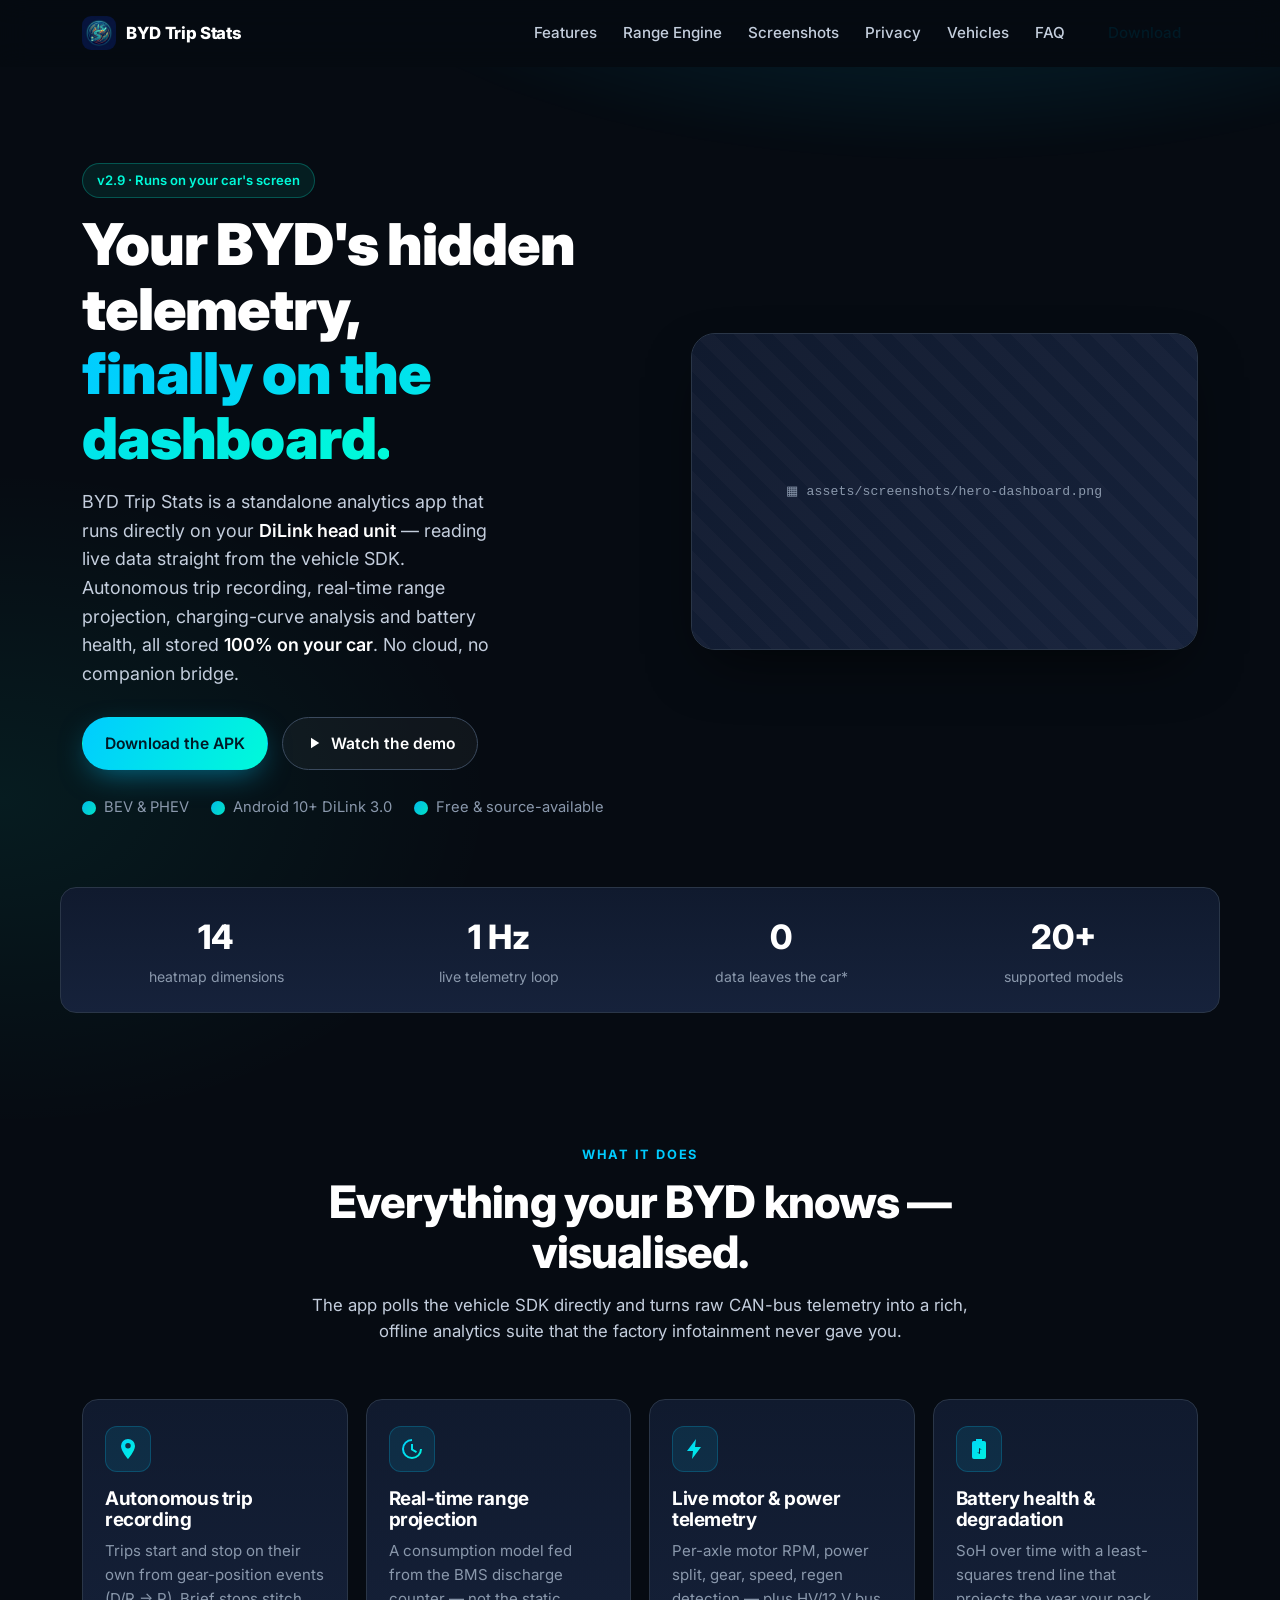
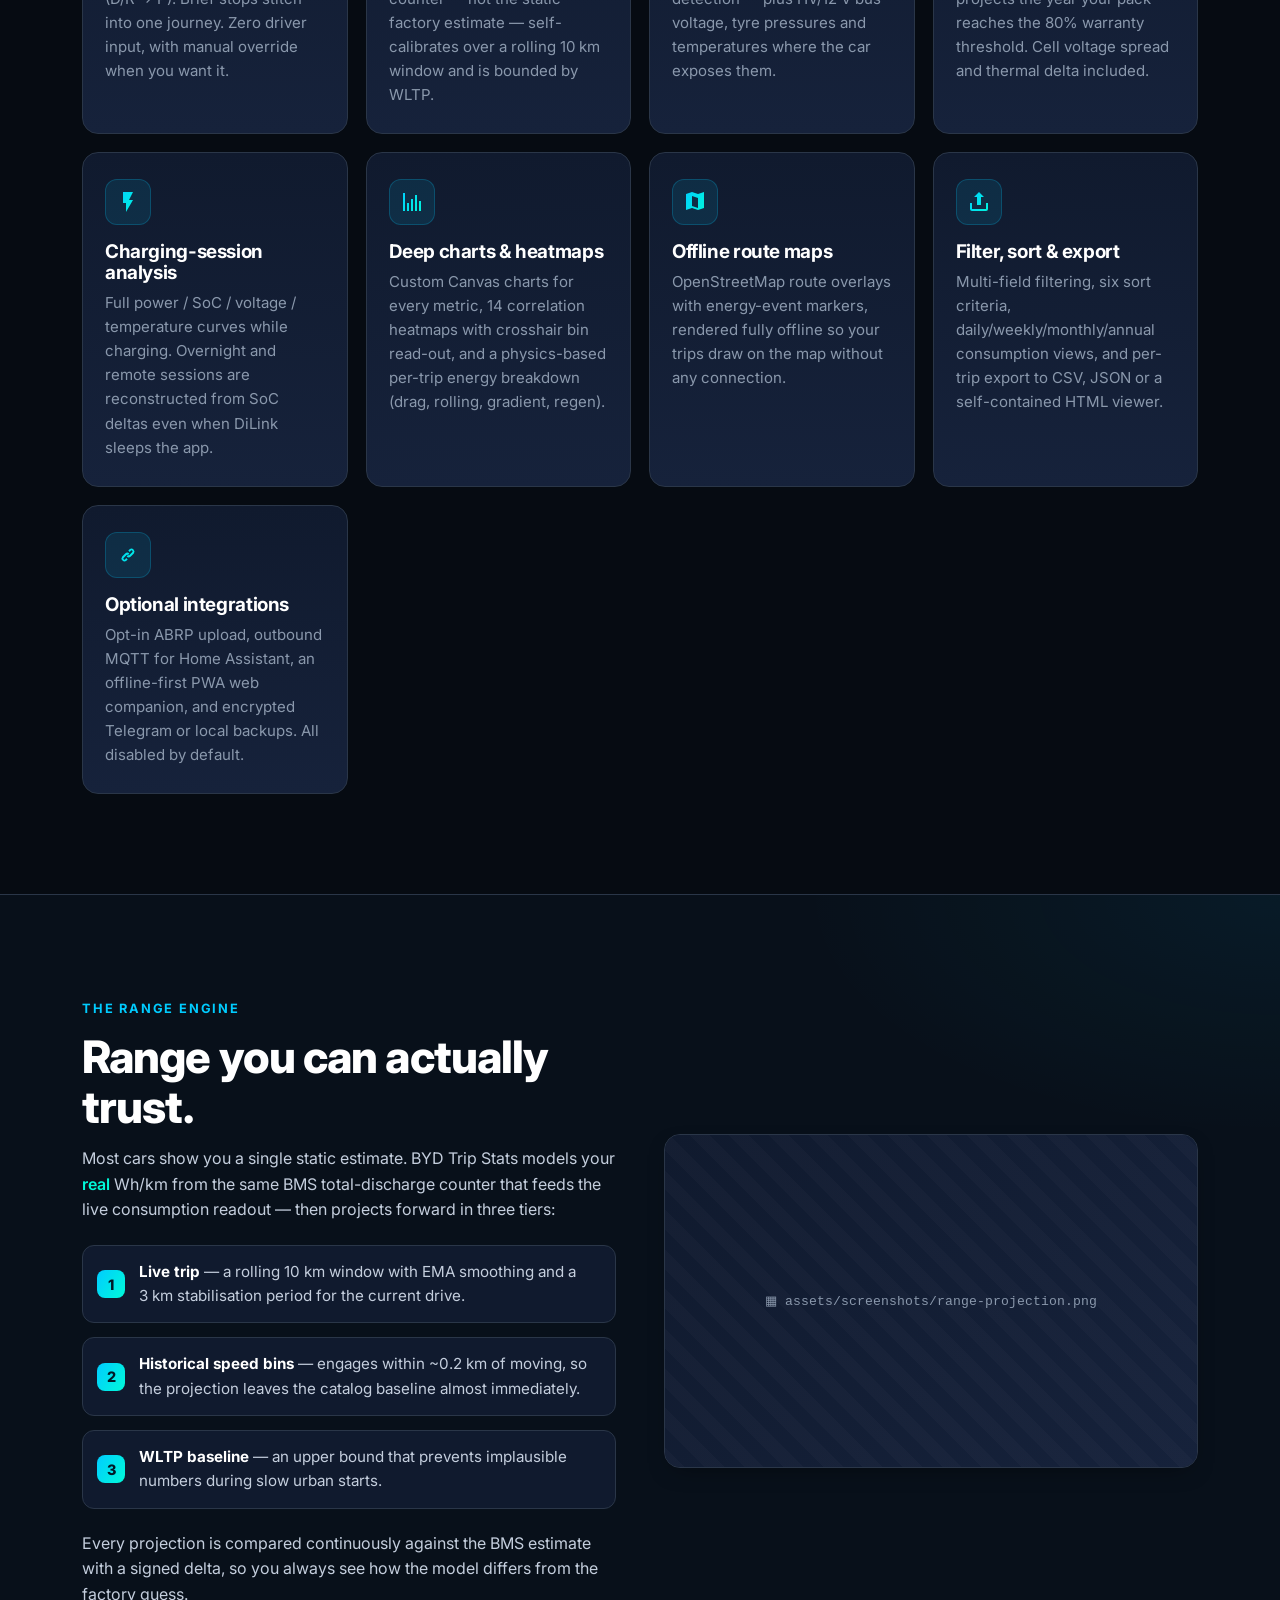
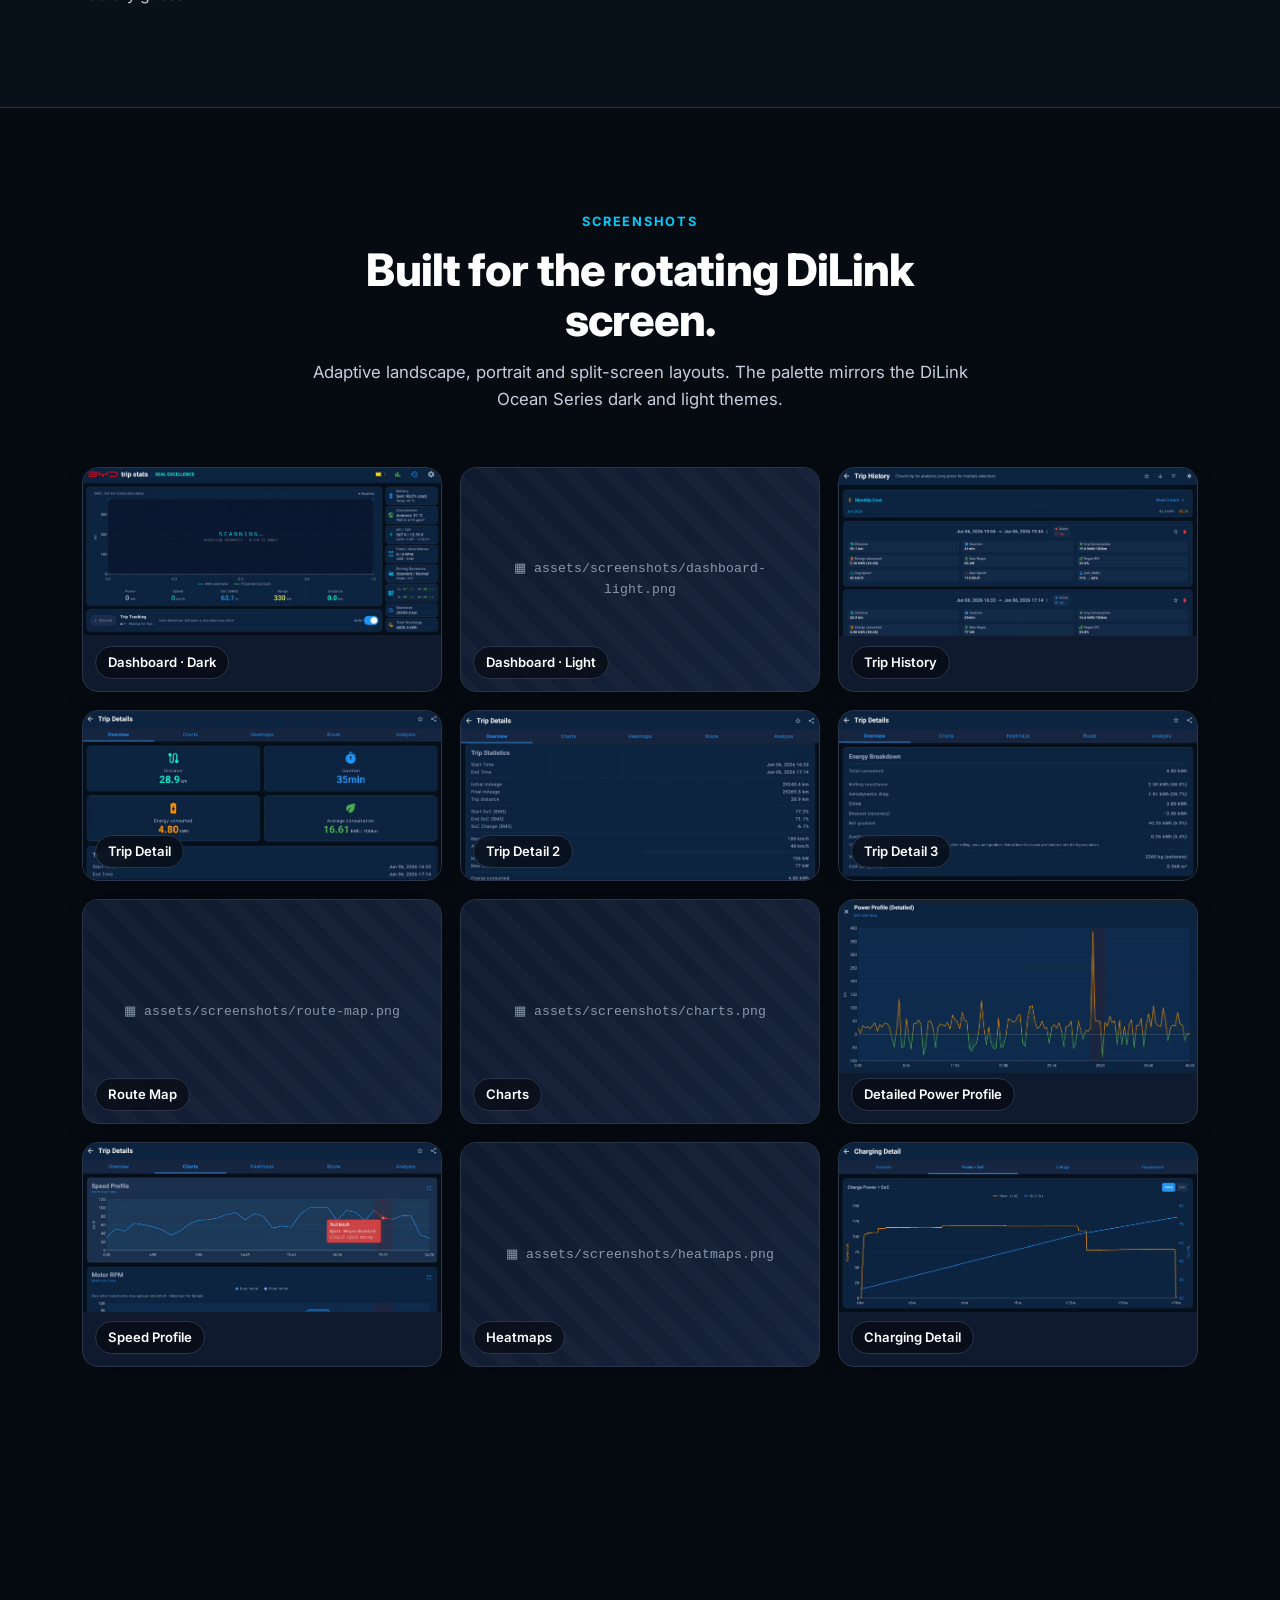
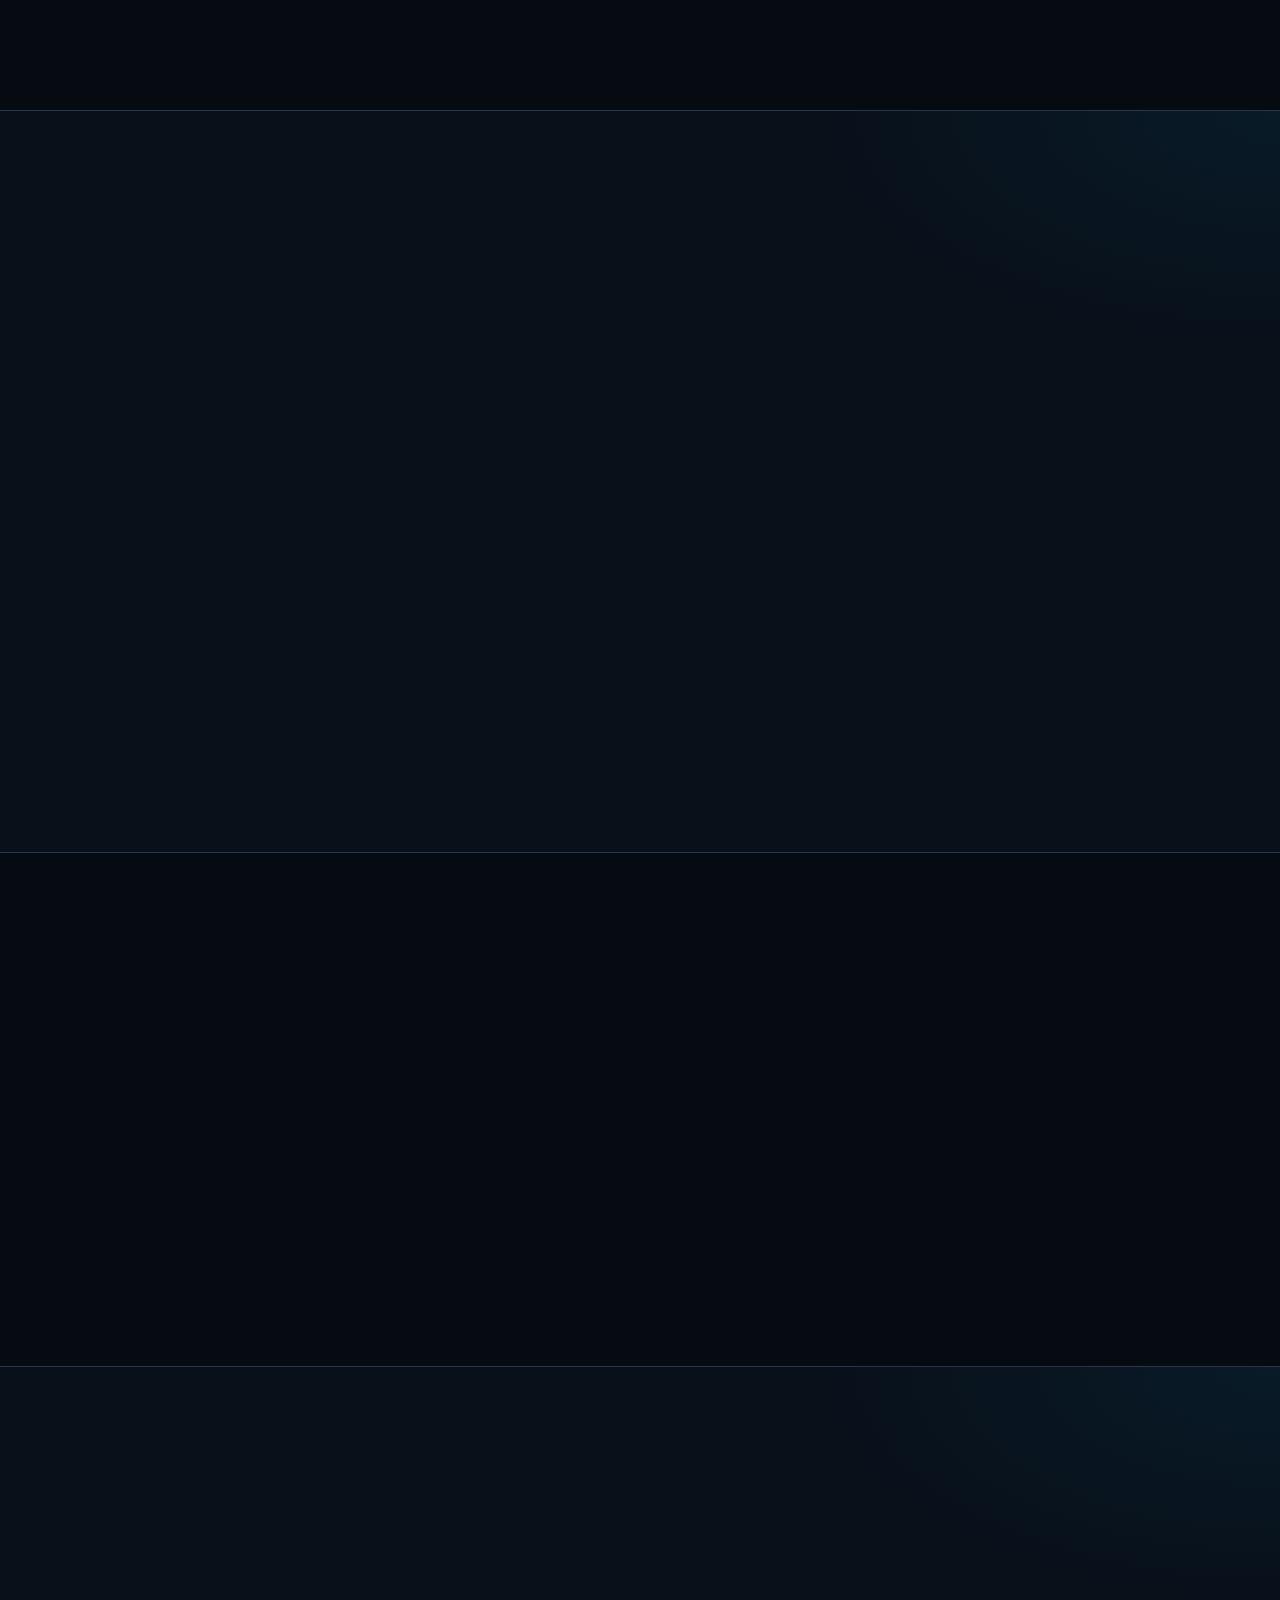
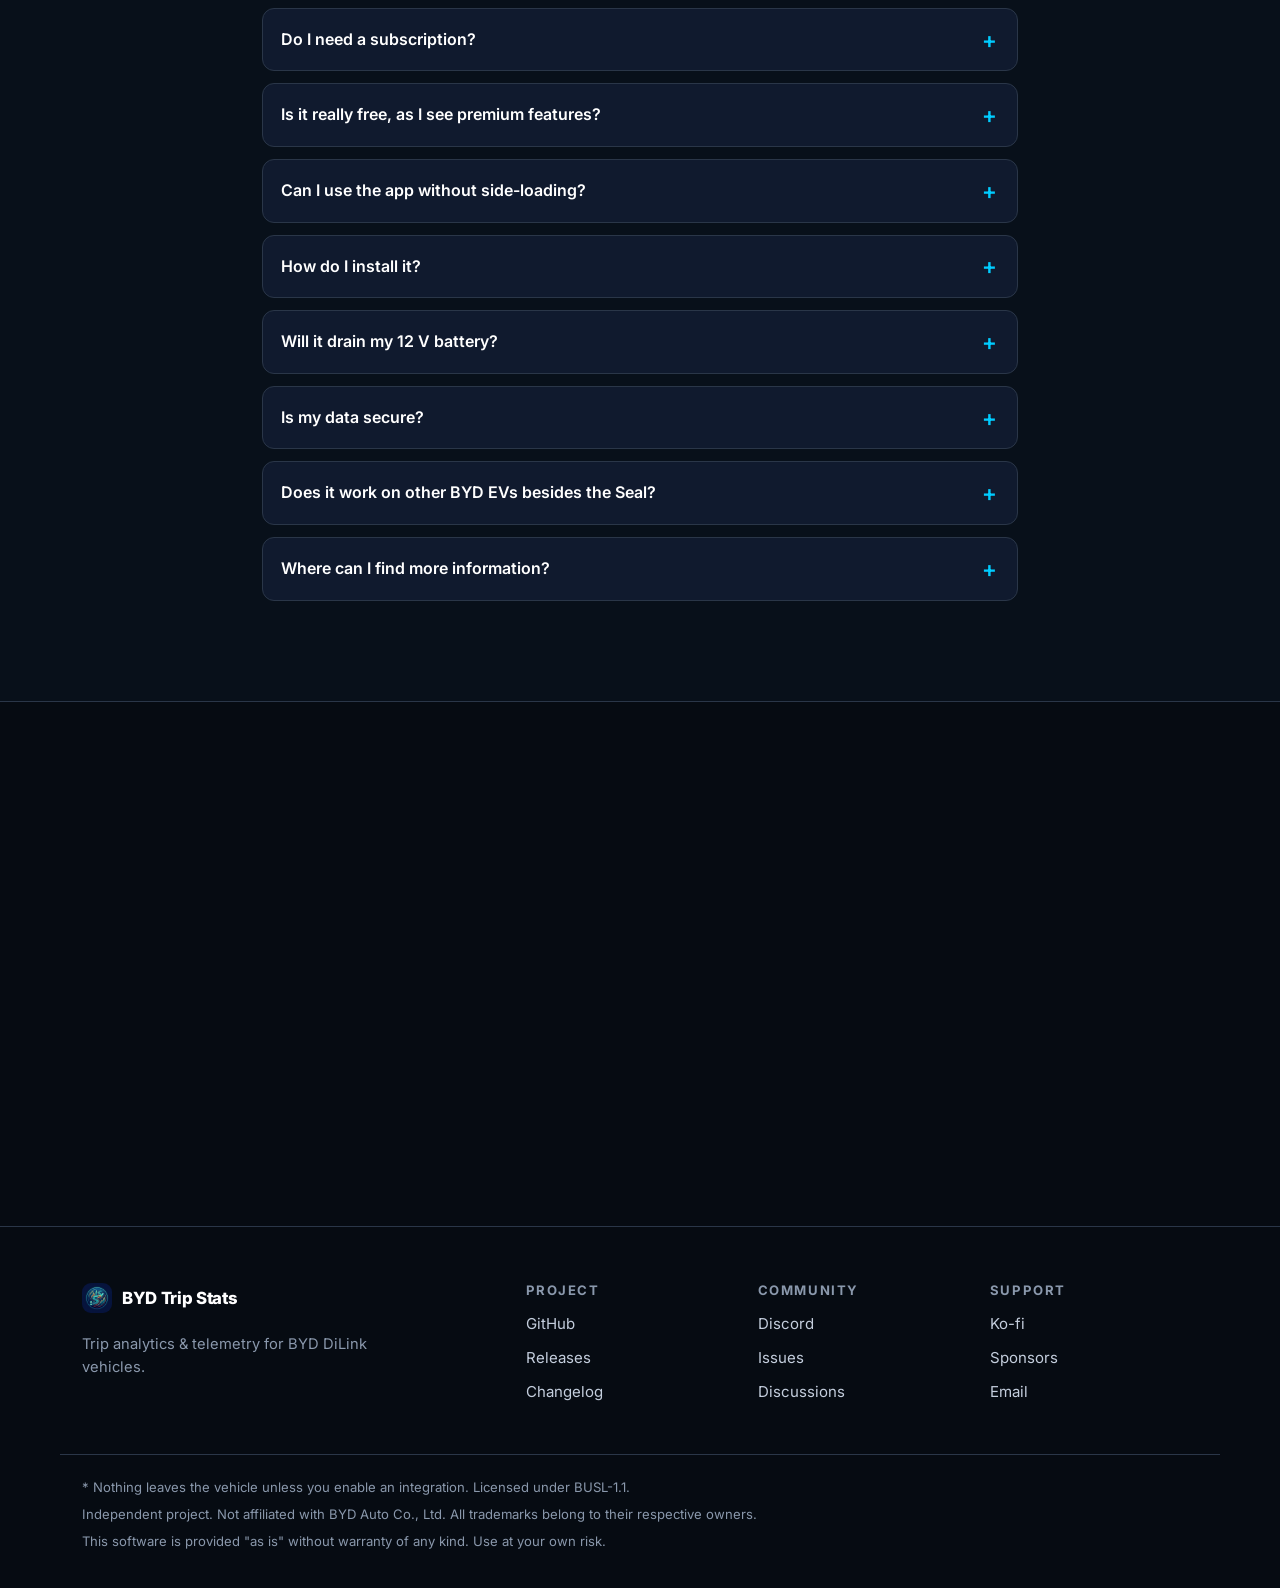
==== website/index.html @ 63ef6f12 "Build website" ====
<!DOCTYPE html>
<html lang="en">
<head>
  <meta charset="UTF-8" />
  <meta name="viewport" content="width=device-width, initial-scale=1.0" />
  <title>BYD Trip Stats — Trip Analytics & Telemetry for BYD DiLink</title>
  <meta name="description" content="A standalone in-car analytics dashboard that runs on your BYD DiLink head unit. Live telemetry, autonomous trip recording, real-time range projection, charging analysis and battery health — 100% on-device, no cloud." />

  <!-- Open Graph / social -->
  <meta property="og:type" content="website" />
  <meta property="og:title" content="BYD Trip Stats — Trip Analytics for BYD DiLink" />
  <meta property="og:description" content="Live telemetry, autonomous trips, real-time range projection and battery health — running right on your car's screen. 100% local." />
  <meta property="og:image" content="assets/screenshots/og-cover.png" />
  <meta property="og:url" content="https://bydtripstats.pages.dev/" />
  <meta name="twitter:card" content="summary_large_image" />

  <link rel="icon" type="image/png" href="assets/logo.png" />
  <link rel="apple-touch-icon" href="assets/logo.png" />
  <link rel="preconnect" href="https://fonts.googleapis.com" />
  <link rel="preconnect" href="https://fonts.gstatic.com" crossorigin />
  <link href="https://fonts.googleapis.com/css2?family=Inter:wght@400;500;600;700;800;900&display=swap" rel="stylesheet" />
  <link rel="stylesheet" href="styles.css" />
</head>
<body>

  <!-- ───────────────────────── Nav ───────────────────────── -->
  <header class="nav" id="nav">
    <div class="container nav__inner">
      <a class="brand" href="#top" aria-label="BYD Trip Stats home">
        <img src="assets/logo.png" alt="" class="brand__icon" width="34" height="34" />
        <span class="brand__text">BYD Trip Stats</span>
      </a>

      <nav class="nav__links" id="navLinks">
        <a href="#features">Features</a>
        <a href="#range">Range Engine</a>
        <a href="#screens">Screenshots</a>
        <a href="#privacy">Privacy</a>
        <a href="#vehicles">Vehicles</a>
        <a href="#faq">FAQ</a>
        <a class="btn btn--small" href="https://github.com/angoikon/byd-trip-stats/releases" target="_blank" rel="noopener">Download</a>
      </nav>

      <button class="nav__toggle" id="navToggle" aria-label="Toggle menu" aria-expanded="false">
        <span></span><span></span><span></span>
      </button>
    </div>
  </header>

  <!-- ───────────────────────── Hero ───────────────────────── -->
  <main id="top">
  <section class="hero">
    <div class="hero__glow" aria-hidden="true"></div>
    <div class="container hero__inner">
      <div class="hero__copy">
        <span class="pill">v2.9 · Runs on your car's screen</span>
        <h1>Your BYD's hidden telemetry,<br><span class="grad">finally on the dashboard.</span></h1>
        <p class="lede">
          BYD Trip Stats is a standalone analytics app that runs directly on your
          <strong>DiLink head unit</strong> — reading live data straight from the vehicle SDK.
          Autonomous trip recording, real-time range projection, charging-curve analysis and
          battery health, all stored <strong>100% on your car</strong>. No cloud, no companion bridge.
        </p>
        <div class="hero__cta">
          <a class="btn btn--primary" href="https://github.com/angoikon/byd-trip-stats/releases" target="_blank" rel="noopener">
            Download the APK
          </a>
          <a class="btn btn--ghost" href="https://youtu.be/qmkeVPG8pRo" target="_blank" rel="noopener">
            <svg viewBox="0 0 24 24" width="18" height="18" aria-hidden="true"><path fill="currentColor" d="M8 5v14l11-7z"/></svg>
            Watch the demo
          </a>
        </div>
        <ul class="hero__meta">
          <li>BEV &amp; PHEV</li>
          <li>Android 10+ DiLink 3.0</li>
          <li>Free &amp; source-available</li>
        </ul>
      </div>

      <div class="hero__media">
        <figure class="shot shot--hero" data-shot="assets/screenshots/hero-dashboard.png">
          <img class="js-shot" src="assets/screenshots/hero-dashboard.png" alt="BYD Trip Stats live dashboard" loading="eager" width="900" height="540" />
        </figure>
      </div>
    </div>
  </section>

  <!-- ───────────────────────── Trust bar ───────────────────────── -->
  <section class="trust">
    <div class="container trust__grid">
      <div class="stat"><b>14</b><span>heatmap dimensions</span></div>
      <div class="stat"><b>1&nbsp;Hz</b><span>live telemetry loop</span></div>
      <div class="stat"><b>0</b><span>data leaves the car*</span></div>
      <div class="stat"><b>20+</b><span>supported models</span></div>
    </div>
  </section>

  <!-- ───────────────────────── Features ───────────────────────── -->
  <section class="section" id="features">
    <div class="container">
      <header class="section__head">
        <span class="eyebrow">What it does</span>
        <h2>Everything your BYD knows — visualised.</h2>
        <p>The app polls the vehicle SDK directly and turns raw CAN-bus telemetry into a rich,
           offline analytics suite that the factory infotainment never gave you.</p>
      </header>

      <div class="features">
        <article class="card">
          <div class="card__icon" data-i="trip"></div>
          <h3>Autonomous trip recording</h3>
          <p>Trips start and stop on their own from gear-position events (D/R → P). Brief stops stitch
             into one journey. Zero driver input, with manual override when you want it.</p>
        </article>

        <article class="card">
          <div class="card__icon" data-i="range"></div>
          <h3>Real-time range projection</h3>
          <p>A consumption model fed from the BMS discharge counter — not the static factory estimate —
             self-calibrates over a rolling 10&nbsp;km window and is bounded by WLTP.</p>
        </article>

        <article class="card">
          <div class="card__icon" data-i="motor"></div>
          <h3>Live motor &amp; power telemetry</h3>
          <p>Per-axle motor RPM, power split, gear, speed, regen detection — plus HV/12&nbsp;V bus
             voltage, tyre pressures and temperatures where the car exposes them.</p>
        </article>

        <article class="card">
          <div class="card__icon" data-i="battery"></div>
          <h3>Battery health &amp; degradation</h3>
          <p>SoH over time with a least-squares trend line that projects the year your pack reaches the
             80% warranty threshold. Cell voltage spread and thermal delta included.</p>
        </article>

        <article class="card">
          <div class="card__icon" data-i="charge"></div>
          <h3>Charging-session analysis</h3>
          <p>Full power / SoC / voltage / temperature curves while charging. Overnight and remote
             sessions are reconstructed from SoC deltas even when DiLink sleeps the app.</p>
        </article>

        <article class="card">
          <div class="card__icon" data-i="chart"></div>
          <h3>Deep charts &amp; heatmaps</h3>
          <p>Custom Canvas charts for every metric, 14 correlation heatmaps with crosshair bin
             read-out, and a physics-based per-trip energy breakdown (drag, rolling, gradient, regen).</p>
        </article>

        <article class="card">
          <div class="card__icon" data-i="map"></div>
          <h3>Offline route maps</h3>
          <p>OpenStreetMap route overlays with energy-event markers, rendered fully offline so your
             trips draw on the map without any connection.</p>
        </article>

        <article class="card">
          <div class="card__icon" data-i="export"></div>
          <h3>Filter, sort &amp; export</h3>
          <p>Multi-field filtering, six sort criteria, daily/weekly/monthly/annual consumption views,
             and per-trip export to CSV, JSON or a self-contained HTML viewer.</p>
        </article>

        <article class="card">
          <div class="card__icon" data-i="link"></div>
          <h3>Optional integrations</h3>
          <p>Opt-in ABRP upload, outbound MQTT for Home Assistant, an offline-first PWA web companion,
             and encrypted Telegram or local backups. All disabled by default.</p>
        </article>
      </div>
    </div>
  </section>

  <!-- ───────────────────────── Range engine spotlight ───────────────────────── -->
  <section class="section section--alt" id="range">
    <div class="container split">
      <div class="split__copy">
        <span class="eyebrow">The range engine</span>
        <h2>Range you can actually trust.</h2>
        <p>Most cars show you a single static estimate. BYD Trip Stats models your <em>real</em> Wh/km
           from the same BMS total-discharge counter that feeds the live consumption readout — then
           projects forward in three tiers:</p>
        <ol class="steps">
          <li><b>Live trip</b> — a rolling 10&nbsp;km window with EMA smoothing and a 3&nbsp;km
              stabilisation period for the current drive.</li>
          <li><b>Historical speed bins</b> — engages within ~0.2&nbsp;km of moving, so the projection
              leaves the catalog baseline almost immediately.</li>
          <li><b>WLTP baseline</b> — an upper bound that prevents implausible numbers during slow
              urban starts.</li>
        </ol>
        <p class="muted">Every projection is compared continuously against the BMS estimate with a
           signed delta, so you always see how the model differs from the factory guess.</p>
      </div>
      <div class="split__media">
        <figure class="shot" data-shot="assets/screenshots/range-projection.png">
          <img class="js-shot" src="assets/screenshots/range-projection.png" alt="Live range projection view" loading="lazy" width="800" height="500" />
        </figure>
      </div>
    </div>
  </section>

  <!-- ───────────────────────── Screenshots gallery ───────────────────────── -->
  <section class="section" id="screens">
    <div class="container">
      <header class="section__head">
        <span class="eyebrow">Screenshots</span>
        <h2>Built for the rotating DiLink screen.</h2>
        <p>Adaptive landscape, portrait and split-screen layouts. The palette mirrors the DiLink
           Ocean Series dark and light themes.</p>
      </header>

      <div class="gallery">
        <figure class="shot" data-shot="assets/screenshots/dashboard-dark.png">
          <img class="js-shot" src="assets/screenshots/dashboard-dark.png" alt="Dashboard — dark theme" loading="lazy" width="640" height="400" />
          <figcaption>Dashboard · Dark</figcaption>
        </figure>
        <figure class="shot" data-shot="assets/screenshots/dashboard-light.png">
          <img class="js-shot" src="assets/screenshots/dashboard-light.png" alt="Dashboard — light theme" loading="lazy" width="640" height="400" />
          <figcaption>Dashboard · Light</figcaption>
        </figure>
        <figure class="shot" data-shot="assets/screenshots/trip-history.png">
          <img class="js-shot" src="assets/screenshots/trip-history.png" alt="Trip history list" loading="lazy" width="640" height="400" />
          <figcaption>Trip History</figcaption>
        </figure>
        <figure class="shot" data-shot="assets/screenshots/trip-detail.png">
          <img class="js-shot" src="assets/screenshots/trip-detail.png" alt="Trip detail analysis" loading="lazy" width="640" height="400" />
          <figcaption>Trip Detail</figcaption>
        </figure>
        <figure class="shot" data-shot="assets/screenshots/trip-detail2.png">
          <img class="js-shot" src="assets/screenshots/trip-detail2.png" alt="Trip detail analysis 2" loading="lazy" width="640" height="400" />
          <figcaption>Trip Detail 2</figcaption>
        </figure>
        <figure class="shot" data-shot="assets/screenshots/trip-detail3.png">
          <img class="js-shot" src="assets/screenshots/trip-detail3.png" alt="Trip detail analysis 3" loading="lazy" width="640" height="400" />
          <figcaption>Trip Detail 3</figcaption>
        </figure>
        <figure class="shot" data-shot="assets/screenshots/route-map.png">
          <img class="js-shot" src="assets/screenshots/route-map.png" alt="Offline route map" loading="lazy" width="640" height="400" />
          <figcaption>Route Map</figcaption>
        </figure>
        <figure class="shot" data-shot="assets/screenshots/charts.png">
          <img class="js-shot" src="assets/screenshots/charts.png" alt="High-resolution charts" loading="lazy" width="640" height="400" />
          <figcaption>Charts</figcaption>
        </figure>
        <figure class="shot" data-shot="assets/screenshots/power-profile-detailed.png">
          <img class="js-shot" src="assets/screenshots/power-profile-detailed.png" alt="High-resolution detailed power profile" loading="lazy" width="640" height="400" />
          <figcaption>Detailed Power Profile</figcaption>
        </figure>
        <figure class="shot" data-shot="assets/screenshots/speed-profile.png">
          <img class="js-shot" src="assets/screenshots/speed-profile.png" alt="High-resolution speed profile" loading="lazy" width="640" height="400" />
          <figcaption>Speed Profile</figcaption>
        </figure>

        <figure class="shot" data-shot="assets/screenshots/heatmaps.png">
          <img class="js-shot" src="assets/screenshots/heatmaps.png" alt="Correlation heatmaps" loading="lazy" width="640" height="400" />
          <figcaption>Heatmaps</figcaption>
        </figure>
        <figure class="shot" data-shot="assets/screenshots/charging-detail.png">
          <img class="js-shot" src="assets/screenshots/charging-detail.png" alt="Charging session detail" loading="lazy" width="640" height="400" />
          <figcaption>Charging Detail</figcaption>
        </figure>
        <figure class="shot" data-shot="assets/screenshots/charging-detail2.png">
          <img class="js-shot" src="assets/screenshots/charging-detail2.png" alt="Charging session detail 2" loading="lazy" width="640" height="400" />
          <figcaption>Charging Detail 2</figcaption>
        </figure>
        <figure class="shot" data-shot="assets/screenshots/battery-degradation.png">
          <img class="js-shot" src="assets/screenshots/battery-degradation.png" alt="Battery degradation tracking" loading="lazy" width="640" height="400" />
          <figcaption>Battery Health</figcaption>
        </figure>
        <figure class="shot" data-shot="assets/screenshots/monthly-consumption.png">
          <img class="js-shot" src="assets/screenshots/monthly-consumption.png" alt="Monthly consumption" loading="lazy" width="640" height="400" />
          <figcaption>Monthly consumption</figcaption>
        </figure>
      </div>
    </div>
  </section>

  <!-- ───────────────────────── Privacy ───────────────────────── -->
  <section class="section section--alt" id="privacy">
    <div class="container">
      <header class="section__head">
        <span class="eyebrow">Data privacy</span>
        <h2>Local-first by design.</h2>
        <p>By default, <strong>nothing leaves your car.</strong> All telemetry, trips and charging
           data live in an on-device database. Network access only happens for integrations you
           explicitly switch on.</p>
      </header>

      <div class="privacy">
        <div class="privacy__points">
          <div class="point"><span class="dot"></span><div><b>Zero default telemetry</b><p>No tracking, no crash reporting, no analytics, no ads.</p></div></div>
          <div class="point"><span class="dot"></span><div><b>GDPR-aligned</b><p>The app itself collects and transmits no personal data.</p></div></div>
          <div class="point"><span class="dot"></span><div><b>You own the destination</b><p>Opt-in flows send only to endpoints you configure.</p></div></div>
        </div>
        <div class="privacy__table">
          <table>
            <thead><tr><th>Opt-in integration</th><th>What's sent</th><th>Where</th></tr></thead>
            <tbody>
              <tr><td>Telegram backup</td><td>Encrypted database file</td><td>Your own private bot</td></tr>
              <tr><td>MQTT</td><td>Live telemetry JSON</td><td>A broker you specify</td></tr>
              <tr><td>ABRP</td><td>Live snapshot (SoC, speed, GPS)</td><td>ABRP, via your token</td></tr>
            </tbody>
          </table>
        </div>
      </div>
    </div>
  </section>

  <!-- ───────────────────────── Vehicles ───────────────────────── -->
  <section class="section" id="vehicles">
    <div class="container">
      <header class="section__head">
        <span class="eyebrow">Compatibility</span>
        <h2>Supported BYD models.</h2>
        <p>Any DiLink 3.0 vehicle on Android 10+. Tested primarily on the Seal; other models depend on
           how close their firmware is. BEV and PHEV (DM-i) both supported.</p>
      </header>
      <ul class="chips">
        <li>Seal</li><li>Dolphin</li><li>Atto 2</li><li>Atto 3</li><li>Seal U</li>
        <li>Seagull / Dolphin Surf</li><li>M6</li><li>Seal 6</li><li>Sealion 5</li>
        <li>Sealion 6</li><li>Han</li><li>Tang</li><li>+ DM-i PHEV variants</li>
      </ul>
    </div>
  </section>

  <!-- ───────────────────────── FAQ ───────────────────────── -->
  <section class="section section--alt" id="faq">
    <div class="container container--narrow">
      <header class="section__head">
        <span class="eyebrow">FAQ</span>
        <h2>Good to know.</h2>
      </header>

      <div class="faq">
        <details>
          <summary>Do I need a subscription?</summary>
          <p>No. The app runs fully standalone on supported vehicles. Integrations like MQTT and ABRP
             are optional and disabled by default.</p>
        </details>
        <details>
          <summary>Is it really free, as I see premium features?</summary>
          <p>Yes, the app is completely free for personal use. Premium features are essentially for
             those users who wanted to show their gratitude for the work put into the project. Those premium
             features will remain as a "good thing to have" but will not be a part of the app's core functionality.</p>
        </details>
        <details>
          <summary>Can I use the app without side-loading?</summary>
          <p>Not currently. The long-term goal is for BYD to ship something like this natively. For now
             it's a side-loaded APK. If you want assistance with how to side-load, you can visit this page here
             (https://github.com/DeBondor/byd-unlocking-guide/blob/main/README_EN.md)</p>
        </details>
        <details>
          <summary>How do I install it?</summary>
          <p>Download the signed APK from GitHub Releases, enable installation from unknown sources on
             your DiLink unit, accept permissions by following the on-screen prompts, then pick your model on first launch.</p>
        </details>
        <details>
          <summary>Will it drain my 12&nbsp;V battery?</summary>
          <p>Impact is minimal — the 12&nbsp;V is continuously topped up from the high-voltage pack
             while the car is off. You can always set the app to minimal (reduced functionality) or off.</p>
        </details>
        <details>
          <summary>Is my data secure?</summary>
          <p>Yes. Everything stays on-device by default. The only outbound traffic is the opt-in
             Telegram, MQTT and ABRP integrations you configure yourself, plus a read-only update check.</p>
        </details>
        <details>
          <summary>Does it work on other BYD EVs besides the Seal?</summary>
          <p>If you car runs DiLink 3, regardless of being BEV or PHEV, then you can most definitely run the app.</p>
        </details>
        <details>
          <summary>Where can I find more information?</summary>
          <p>Scroll down to the bottom of the page, you can find the github link (viewing source code and reporting bugs) and
            the discord community invitation-link for everything else. You can also send me an email if you prefer, just click the relevant button</p>
        </details>
      </div>
    </div>
  </section>

  <!-- ───────────────────────── Download CTA ───────────────────────── -->
  <section class="section cta">
    <div class="container cta__inner">
      <h2>Put your car's data where you can see it.</h2>
      <p>Free, source-available, and built by a BYD Seal owner running it on production hardware today.</p>
      <div class="hero__cta hero__cta--center">
        <a class="btn btn--primary" href="https://github.com/angoikon/byd-trip-stats/releases" target="_blank" rel="noopener">Download the latest release</a>
        <a class="btn btn--ghost" href="https://github.com/angoikon/byd-trip-stats" target="_blank" rel="noopener">View on GitHub</a>
      </div>
    </div>
  </section>
  </main>

  <!-- ───────────────────────── Footer ───────────────────────── -->
  <footer class="footer">
    <div class="container footer__inner">
      <div class="footer__brand">
        <a class="brand" href="#top">
          <img src="assets/logo.png" alt="" class="brand__icon" width="30" height="30" />
          <span class="brand__text">BYD Trip Stats</span>
        </a>
        <p>Trip analytics &amp; telemetry for BYD DiLink vehicles.</p>
      </div>
      <nav class="footer__links">
        <div>
          <h4>Project</h4>
          <a href="https://github.com/angoikon/byd-trip-stats" target="_blank" rel="noopener">GitHub</a>
          <a href="https://github.com/angoikon/byd-trip-stats/releases" target="_blank" rel="noopener">Releases</a>
          <a href="https://github.com/angoikon/byd-trip-stats/blob/main/CHANGELOG.md" target="_blank" rel="noopener">Changelog</a>
        </div>
        <div>
          <h4>Community</h4>
          <a href="https://discord.gg/pf8TjjTce9" target="_blank" rel="noopener">Discord</a>
          <a href="https://github.com/angoikon/byd-trip-stats/issues" target="_blank" rel="noopener">Issues</a>
          <a href="https://github.com/angoikon/byd-trip-stats/discussions" target="_blank" rel="noopener">Discussions</a>
        </div>
        <div>
          <h4>Support</h4>
          <a href="https://ko-fi.com/angoikon" target="_blank" rel="noopener">Ko-fi</a>
          <a href="https://github.com/sponsors/angoikon" target="_blank" rel="noopener">Sponsors</a>
          <a href="mailto:bydtripstats@gmail.com">Email</a>
        </div>
      </nav>
    </div>
    <div class="container footer__legal">
      <p>* Nothing leaves the vehicle unless you enable an integration. Licensed under BUSL-1.1.</p>
      <p>Independent project. Not affiliated with BYD Auto Co., Ltd. All trademarks belong to their respective owners.</p>
      <p>This software is provided "as is" without warranty of any kind. Use at your own risk.</p>
    </div>
  </footer>

  <script src="script.js"></script>
</body>
</html>
---- website/styles.css ----
/* ============================================================
   BYD Trip Stats — marketing site
   Palette: DiLink "Ocean Series" (electric blue + eco teal on
   midnight navy), lifted from the app's theme/Color.kt.
   ============================================================ */

:root {
  /* Brand */
  --blue:        #00CCFF;
  --blue-dim:    #0099CC;
  --teal:        #00FAD9;
  --teal-dim:    #00B89E;

  /* Surfaces (midnight navy gradient) */
  --bg:          #060B12;
  --bg-2:        #08101A;
  --surface:     #101a2e;
  --surface-2:   #16223b;
  --surface-hi:  #1d2e4c;
  --outline:     #2a3648;
  --outline-2:   #3b4a5e;

  /* Text */
  --text:        #ffffff;
  --text-soft:   #c4cedd;
  --text-mute:   #8a98ac;

  --radius:      16px;
  --radius-lg:   24px;
  --maxw:        1160px;
  --shadow:      0 24px 60px -20px rgba(0,0,0,.7);
  --shadow-sm:   0 8px 24px -12px rgba(0,0,0,.6);

  --grad-brand:  linear-gradient(120deg, var(--blue) 0%, var(--teal) 100%);
}

/* ───────────────────────── Base ───────────────────────── */
*,*::before,*::after { box-sizing: border-box; }

html { scroll-behavior: smooth; -webkit-text-size-adjust: 100%; }

body {
  margin: 0;
  font-family: "Inter", system-ui, -apple-system, "Segoe UI", Roboto, sans-serif;
  color: var(--text);
  background:
    radial-gradient(1100px 700px at 80% -10%, rgba(0,204,255,.10), transparent 60%),
    radial-gradient(900px 600px at 0% 10%, rgba(0,250,217,.07), transparent 55%),
    var(--bg);
  line-height: 1.6;
  -webkit-font-smoothing: antialiased;
  overflow-x: hidden;
}

a { color: inherit; text-decoration: none; }

h1,h2,h3,h4 { line-height: 1.12; margin: 0; letter-spacing: -0.02em; font-weight: 800; }
h2 { font-size: clamp(1.8rem, 3.6vw, 2.8rem); }
h3 { font-size: 1.18rem; font-weight: 700; }
p  { margin: 0; }

img { max-width: 100%; display: block; }

.container { width: 100%; max-width: var(--maxw); margin-inline: auto; padding-inline: 22px; }
.container--narrow { max-width: 800px; }

.grad {
  background: var(--grad-brand);
  -webkit-background-clip: text; background-clip: text;
  -webkit-text-fill-color: transparent; color: transparent;
}

.muted { color: var(--text-mute); }

/* ───────────────────────── Buttons ───────────────────────── */
.btn {
  display: inline-flex; align-items: center; gap: 8px;
  font-weight: 600; font-size: .98rem;
  padding: 13px 22px; border-radius: 999px;
  border: 1px solid transparent; cursor: pointer;
  transition: transform .15s ease, box-shadow .2s ease, background .2s ease, border-color .2s ease;
  white-space: nowrap;
}
.btn--small { padding: 8px 16px; font-size: .9rem; }
.btn--primary {
  color: #001a26; background: var(--grad-brand);
  box-shadow: 0 10px 30px -8px rgba(0,204,255,.5);
}
.btn--primary:hover { transform: translateY(-2px); box-shadow: 0 16px 38px -8px rgba(0,204,255,.6); }
.btn--ghost { color: var(--text); background: rgba(255,255,255,.04); border-color: var(--outline-2); }
.btn--ghost:hover { background: rgba(255,255,255,.09); transform: translateY(-2px); }

/* ───────────────────────── Nav ───────────────────────── */
.nav {
  position: sticky; top: 0; z-index: 50;
  backdrop-filter: blur(14px);
  background: rgba(6,11,18,.55);
  border-bottom: 1px solid transparent;
  transition: background .25s ease, border-color .25s ease;
}
.nav.is-scrolled { background: rgba(6,11,18,.85); border-bottom-color: var(--outline); }
.nav__inner { display: flex; align-items: center; justify-content: space-between; height: 66px; }

.brand { display: inline-flex; align-items: center; gap: 10px; font-weight: 800; letter-spacing: -.02em; }
.brand__icon { border-radius: 9px; }
.brand__text { font-size: 1.05rem; }

.nav__links { display: flex; align-items: center; gap: 26px; }
.nav__links a { color: var(--text-soft); font-size: .95rem; font-weight: 500; transition: color .15s ease; }
.nav__links a:hover { color: var(--text); }
.nav__links .btn { color: #001a26; }

.nav__toggle { display: none; flex-direction: column; gap: 5px; background: none; border: 0; cursor: pointer; padding: 8px; }
.nav__toggle span { width: 24px; height: 2px; background: var(--text); border-radius: 2px; transition: .25s ease; }
.nav__toggle[aria-expanded="true"] span:nth-child(1) { transform: translateY(7px) rotate(45deg); }
.nav__toggle[aria-expanded="true"] span:nth-child(2) { opacity: 0; }
.nav__toggle[aria-expanded="true"] span:nth-child(3) { transform: translateY(-7px) rotate(-45deg); }

/* ───────────────────────── Hero ───────────────────────── */
.hero { position: relative; padding: clamp(48px, 8vw, 96px) 0 60px; overflow: hidden; }
.hero__glow {
  position: absolute; inset: -20% -10% auto -10%; height: 600px; z-index: 0;
  background: radial-gradient(60% 60% at 70% 0%, rgba(0,204,255,.18), transparent 70%);
  filter: blur(10px); pointer-events: none;
}
.hero__inner {
  position: relative; z-index: 1;
  display: grid; grid-template-columns: 1.05fr .95fr; gap: 48px; align-items: center;
}
.hero__copy h1 { font-size: clamp(2.1rem, 5vw, 3.6rem); font-weight: 900; margin: 14px 0 18px; }
.lede { font-size: clamp(1rem, 1.4vw, 1.18rem); color: var(--text-soft); max-width: 38ch; }
.lede strong { color: var(--text); font-weight: 600; }

.pill {
  display: inline-flex; align-items: center; gap: 8px;
  font-size: .82rem; font-weight: 600; color: var(--teal);
  padding: 6px 14px; border-radius: 999px;
  background: rgba(0,250,217,.08); border: 1px solid rgba(0,250,217,.25);
}

.hero__cta { display: flex; flex-wrap: wrap; gap: 14px; margin-top: 28px; }
.hero__cta--center { justify-content: center; }

.hero__meta { display: flex; flex-wrap: wrap; gap: 10px 22px; list-style: none; padding: 0; margin: 26px 0 0; }
.hero__meta li { position: relative; padding-left: 22px; color: var(--text-mute); font-size: .92rem; }
.hero__meta li::before {
  content: ""; position: absolute; left: 0; top: 50%; transform: translateY(-50%);
  width: 14px; height: 14px; border-radius: 50%;
  background: var(--grad-brand); opacity: .9;
}

/* ───────────────────────── Screenshot frames ───────────────────────── */
.shot {
  position: relative; margin: 0; border-radius: var(--radius);
  background: var(--surface); border: 1px solid var(--outline);
  overflow: hidden; box-shadow: var(--shadow-sm);
}
.shot img { width: 100%; height: auto; display: block; }
.shot figcaption {
  position: absolute; left: 12px; bottom: 12px;
  font-size: .82rem; font-weight: 600; color: var(--text);
  background: rgba(6,11,18,.7); backdrop-filter: blur(6px);
  padding: 5px 12px; border-radius: 999px; border: 1px solid var(--outline);
}
.shot--hero { border-radius: var(--radius-lg); box-shadow: var(--shadow); }

/* Empty-state placeholder: shown until the user drops the real image in */
.shot.is-empty { aspect-ratio: 16 / 10; }
.shot.is-empty img { display: none; }
.shot--hero.is-empty { aspect-ratio: 16 / 10; }
.shot.is-empty::before {
  content: ""; position: absolute; inset: 0;
  background:
    repeating-linear-gradient(45deg, rgba(255,255,255,.018) 0 14px, transparent 14px 28px),
    linear-gradient(135deg, var(--surface) 0%, var(--surface-2) 100%);
}
.shot.is-empty::after {
  content: "▦  " attr(data-shot);
  position: absolute; inset: 0; display: flex; align-items: center; justify-content: center;
  padding: 18px; text-align: center;
  font-size: .82rem; font-weight: 500; letter-spacing: .01em;
  color: var(--text-mute); font-family: ui-monospace, SFMono-Regular, Menlo, monospace;
}
.shot.is-empty figcaption { z-index: 1; }

/* ───────────────────────── Trust bar ───────────────────────── */
.trust { padding: 8px 0 28px; }
.trust__grid {
  display: grid; grid-template-columns: repeat(4, 1fr); gap: 16px;
  padding: 22px; border-radius: var(--radius);
  background: linear-gradient(180deg, var(--surface) 0%, var(--surface-2) 100%);
  border: 1px solid var(--outline);
}
.stat { text-align: center; }
.stat b { display: block; font-size: clamp(1.5rem, 3vw, 2.1rem); font-weight: 800; }
.stat span { color: var(--text-mute); font-size: .88rem; }

/* ───────────────────────── Sections ───────────────────────── */
.section { padding: clamp(56px, 8vw, 100px) 0; }
.section--alt {
  background:
    radial-gradient(800px 400px at 100% 0%, rgba(0,204,255,.06), transparent 60%),
    var(--bg-2);
  border-block: 1px solid var(--outline);
}
.section__head { max-width: 680px; margin: 0 auto clamp(34px, 5vw, 54px); text-align: center; }
.section__head p { color: var(--text-soft); margin-top: 14px; font-size: 1.05rem; }
.eyebrow {
  display: inline-block; font-size: .8rem; font-weight: 700; letter-spacing: .14em;
  text-transform: uppercase; color: var(--blue); margin-bottom: 12px;
}

/* ───────────────────────── Features grid ───────────────────────── */
.features {
  display: grid; grid-template-columns: repeat(4, 1fr); gap: 18px;
}
.card {
  background: linear-gradient(180deg, var(--surface) 0%, var(--surface-2) 100%);
  border: 1px solid var(--outline); border-radius: var(--radius);
  padding: 26px 22px; transition: transform .18s ease, border-color .2s ease, box-shadow .2s ease;
}
.card:hover { transform: translateY(-4px); border-color: var(--blue-dim); box-shadow: var(--shadow-sm); }
.card h3 { margin: 16px 0 8px; }
.card p { color: var(--text-mute); font-size: .94rem; }

.card__icon {
  width: 46px; height: 46px; border-radius: 12px;
  background: rgba(0,204,255,.10); border: 1px solid rgba(0,204,255,.22);
  display: grid; place-items: center;
}
.card__icon::before {
  content: ""; width: 24px; height: 24px;
  background: var(--grad-brand);
  -webkit-mask: var(--ic) center / contain no-repeat;
          mask: var(--ic) center / contain no-repeat;
}
/* inline SVG icons via mask */
.card__icon[data-i="trip"]    { --ic: url('data:image/svg+xml;utf8,<svg xmlns="http://www.w3.org/2000/svg" viewBox="0 0 24 24"><path fill="black" d="M12 2a7 7 0 0 0-7 7c0 5 7 13 7 13s7-8 7-13a7 7 0 0 0-7-7Zm0 9.5A2.5 2.5 0 1 1 12 6a2.5 2.5 0 0 1 0 5.5Z"/></svg>'); }
.card__icon[data-i="range"]   { --ic: url('data:image/svg+xml;utf8,<svg xmlns="http://www.w3.org/2000/svg" viewBox="0 0 24 24"><path fill="black" d="M12 2a10 10 0 1 0 10 10h-2a8 8 0 1 1-8-8V2Zm1 5h-2v6l5 3 1-1.7-4-2.3V7Z"/></svg>'); }
.card__icon[data-i="motor"]   { --ic: url('data:image/svg+xml;utf8,<svg xmlns="http://www.w3.org/2000/svg" viewBox="0 0 24 24"><path fill="black" d="M13 2 4 14h6l-1 8 9-12h-6l1-8Z"/></svg>'); }
.card__icon[data-i="battery"] { --ic: url('data:image/svg+xml;utf8,<svg xmlns="http://www.w3.org/2000/svg" viewBox="0 0 24 24"><path fill="black" d="M15 4V2H9v2H7a2 2 0 0 0-2 2v14a2 2 0 0 0 2 2h10a2 2 0 0 0 2-2V6a2 2 0 0 0-2-2h-2Zm-2 13-3-1.5h2V11l3 1.5h-2V17Z"/></svg>'); }
.card__icon[data-i="charge"]  { --ic: url('data:image/svg+xml;utf8,<svg xmlns="http://www.w3.org/2000/svg" viewBox="0 0 24 24"><path fill="black" d="M7 2v11h3v9l7-12h-4l4-8H7Z"/></svg>'); }
.card__icon[data-i="chart"]   { --ic: url('data:image/svg+xml;utf8,<svg xmlns="http://www.w3.org/2000/svg" viewBox="0 0 24 24"><path fill="black" d="M3 3h2v18H3V3Zm16 8h2v10h-2V11Zm-4-6h2v16h-2V5ZM7 13h2v8H7v-8Zm4-4h2v12h-2V9Z"/></svg>'); }
.card__icon[data-i="map"]     { --ic: url('data:image/svg+xml;utf8,<svg xmlns="http://www.w3.org/2000/svg" viewBox="0 0 24 24"><path fill="black" d="m15 4-6-2-6 2v16l6-2 6 2 6-2V2l-6 2Zm0 14-6-2V6l6 2v10Z"/></svg>'); }
.card__icon[data-i="export"]  { --ic: url('data:image/svg+xml;utf8,<svg xmlns="http://www.w3.org/2000/svg" viewBox="0 0 24 24"><path fill="black" d="M12 2 7 7h3v8h4V7h3l-5-5ZM5 19v-6H3v6a2 2 0 0 0 2 2h14a2 2 0 0 0 2-2v-6h-2v6H5Z"/></svg>'); }
.card__icon[data-i="link"]    { --ic: url('data:image/svg+xml;utf8,<svg xmlns="http://www.w3.org/2000/svg" viewBox="0 0 24 24"><path fill="black" d="M10.6 13.4a3 3 0 0 0 4.2 0l3-3a3 3 0 0 0-4.2-4.2l-1.3 1.3 1.4 1.4 1.3-1.3a1 1 0 0 1 1.4 1.4l-3 3a1 1 0 0 1-1.4 0l-1.4 1.4Zm2.8-2.8a3 3 0 0 0-4.2 0l-3 3a3 3 0 0 0 4.2 4.2l1.3-1.3-1.4-1.4-1.3 1.3a1 1 0 0 1-1.4-1.4l3-3a1 1 0 0 1 1.4 0l1.4-1.4Z"/></svg>'); }

/* ───────────────────────── Split spotlight ───────────────────────── */
.split { display: grid; grid-template-columns: 1fr 1fr; gap: 48px; align-items: center; }
.split__copy p { color: var(--text-soft); margin-top: 14px; }
.split__copy em { color: var(--teal); font-style: normal; font-weight: 600; }
.steps { counter-reset: s; list-style: none; padding: 0; margin: 22px 0; display: grid; gap: 14px; }
.steps li {
  position: relative; padding: 14px 16px 14px 56px;
  background: var(--surface); border: 1px solid var(--outline); border-radius: 12px;
  color: var(--text-soft); font-size: .95rem;
}
.steps li b { color: var(--text); }
.steps li::before {
  counter-increment: s; content: counter(s);
  position: absolute; left: 14px; top: 50%; transform: translateY(-50%);
  width: 28px; height: 28px; border-radius: 8px;
  display: grid; place-items: center; font-weight: 800; font-size: .9rem; color: #001a26;
  background: var(--grad-brand);
}

/* ───────────────────────── Gallery ───────────────────────── */
.gallery {
  display: grid; grid-template-columns: repeat(3, 1fr); gap: 18px;
}
.gallery__note { text-align: center; margin-top: 22px; color: var(--text-mute); font-size: .9rem; }
.gallery__note code, .lede code {
  background: var(--surface); border: 1px solid var(--outline);
  padding: 2px 7px; border-radius: 6px; font-size: .85em;
}

/* ───────────────────────── Privacy ───────────────────────── */
.privacy { display: grid; grid-template-columns: .9fr 1.1fr; gap: 30px; align-items: start; }
.privacy__points { display: grid; gap: 18px; }
.point { display: flex; gap: 14px; }
.point b { display: block; }
.point p { color: var(--text-mute); font-size: .92rem; margin-top: 3px; }
.dot { flex: 0 0 auto; width: 12px; height: 12px; margin-top: 7px; border-radius: 50%; background: var(--grad-brand); box-shadow: 0 0 0 4px rgba(0,204,255,.12); }

.privacy__table {
  background: var(--surface); border: 1px solid var(--outline);
  border-radius: var(--radius); overflow: hidden;
}
table { width: 100%; border-collapse: collapse; font-size: .92rem; }
th, td { text-align: left; padding: 14px 16px; border-bottom: 1px solid var(--outline); }
thead th { background: var(--surface-2); color: var(--text); font-weight: 600; }
tbody td:first-child { font-weight: 600; color: var(--text); }
tbody td { color: var(--text-mute); }
tbody tr:last-child td { border-bottom: 0; }

/* ───────────────────────── Chips ───────────────────────── */
.chips { display: flex; flex-wrap: wrap; gap: 12px; justify-content: center; list-style: none; padding: 0; margin: 0; }
.chips li {
  padding: 10px 18px; border-radius: 999px; font-weight: 600; font-size: .95rem;
  color: var(--text-soft);
  background: linear-gradient(180deg, var(--surface) 0%, var(--surface-2) 100%);
  border: 1px solid var(--outline);
}

/* ───────────────────────── FAQ ───────────────────────── */
.faq { display: grid; gap: 12px; }
.faq details {
  background: var(--surface); border: 1px solid var(--outline);
  border-radius: 12px; padding: 4px 18px; transition: border-color .2s ease;
}
.faq details[open] { border-color: var(--blue-dim); }
.faq summary {
  cursor: pointer; list-style: none; padding: 14px 28px 14px 0; position: relative;
  font-weight: 600; color: var(--text);
}
.faq summary::-webkit-details-marker { display: none; }
.faq summary::after {
  content: "+"; position: absolute; right: 2px; top: 50%; transform: translateY(-50%);
  font-size: 1.4rem; color: var(--blue); transition: transform .2s ease;
}
.faq details[open] summary::after { transform: translateY(-50%) rotate(45deg); }
.faq p { color: var(--text-mute); padding: 0 0 16px; font-size: .95rem; }

/* ───────────────────────── CTA ───────────────────────── */
.cta__inner {
  text-align: center; padding: clamp(40px, 6vw, 64px) 26px;
  border-radius: var(--radius-lg);
  background:
    radial-gradient(700px 300px at 50% 0%, rgba(0,204,255,.14), transparent 70%),
    linear-gradient(180deg, var(--surface) 0%, var(--surface-2) 100%);
  border: 1px solid var(--outline-2);
}
.cta__inner p { color: var(--text-soft); margin: 12px auto 0; max-width: 52ch; }

/* ───────────────────────── Footer ───────────────────────── */
.footer { border-top: 1px solid var(--outline); padding: 56px 0 30px; background: var(--bg); }
.footer__inner { display: grid; grid-template-columns: 1.2fr 2fr; gap: 40px; }
.footer__brand p { color: var(--text-mute); margin-top: 12px; max-width: 32ch; font-size: .92rem; }
.footer__links { display: grid; grid-template-columns: repeat(3, 1fr); gap: 24px; }
.footer__links h4 { font-size: .82rem; text-transform: uppercase; letter-spacing: .12em; color: var(--text-mute); margin-bottom: 14px; font-weight: 700; }
.footer__links a { display: block; color: var(--text-soft); font-size: .94rem; margin-bottom: 10px; transition: color .15s ease; }
.footer__links a:hover { color: var(--blue); }
.footer__legal { margin-top: 40px; padding-top: 22px; border-top: 1px solid var(--outline); }
.footer__legal p { color: var(--text-mute); font-size: .82rem; margin-bottom: 6px; }

/* ───────────────────────── Reveal animation ───────────────────────── */
.reveal { opacity: 0; transform: translateY(20px); transition: opacity .6s ease, transform .6s ease; }
.reveal.is-in { opacity: 1; transform: none; }
@media (prefers-reduced-motion: reduce) {
  .reveal { opacity: 1; transform: none; transition: none; }
  html { scroll-behavior: auto; }
}

/* ───────────────────────── Responsive ───────────────────────── */
@media (max-width: 980px) {
  .hero__inner { grid-template-columns: 1fr; gap: 36px; }
  .lede, .hero__copy h1 { max-width: none; }
  .features { grid-template-columns: repeat(2, 1fr); }
  .split, .privacy, .footer__inner { grid-template-columns: 1fr; }
  .gallery { grid-template-columns: repeat(2, 1fr); }
}

@media (max-width: 760px) {
  .nav__links {
    position: fixed; inset: 66px 0 auto 0;
    flex-direction: column; align-items: stretch; gap: 0;
    background: rgba(6,11,18,.97); backdrop-filter: blur(14px);
    border-bottom: 1px solid var(--outline);
    padding: 8px 22px 18px; transform: translateY(-130%);
    transition: transform .28s ease; box-shadow: var(--shadow);
  }
  .nav__links.is-open { transform: translateY(0); }
  .nav__links a { padding: 14px 0; border-bottom: 1px solid var(--outline-2); }
  .nav__links .btn { margin-top: 12px; justify-content: center; }
  .nav__toggle { display: flex; }

  .trust__grid { grid-template-columns: repeat(2, 1fr); gap: 22px; }
  .features { grid-template-columns: 1fr; }
  .gallery { grid-template-columns: 1fr; }
  .footer__links { grid-template-columns: 1fr 1fr; }
}
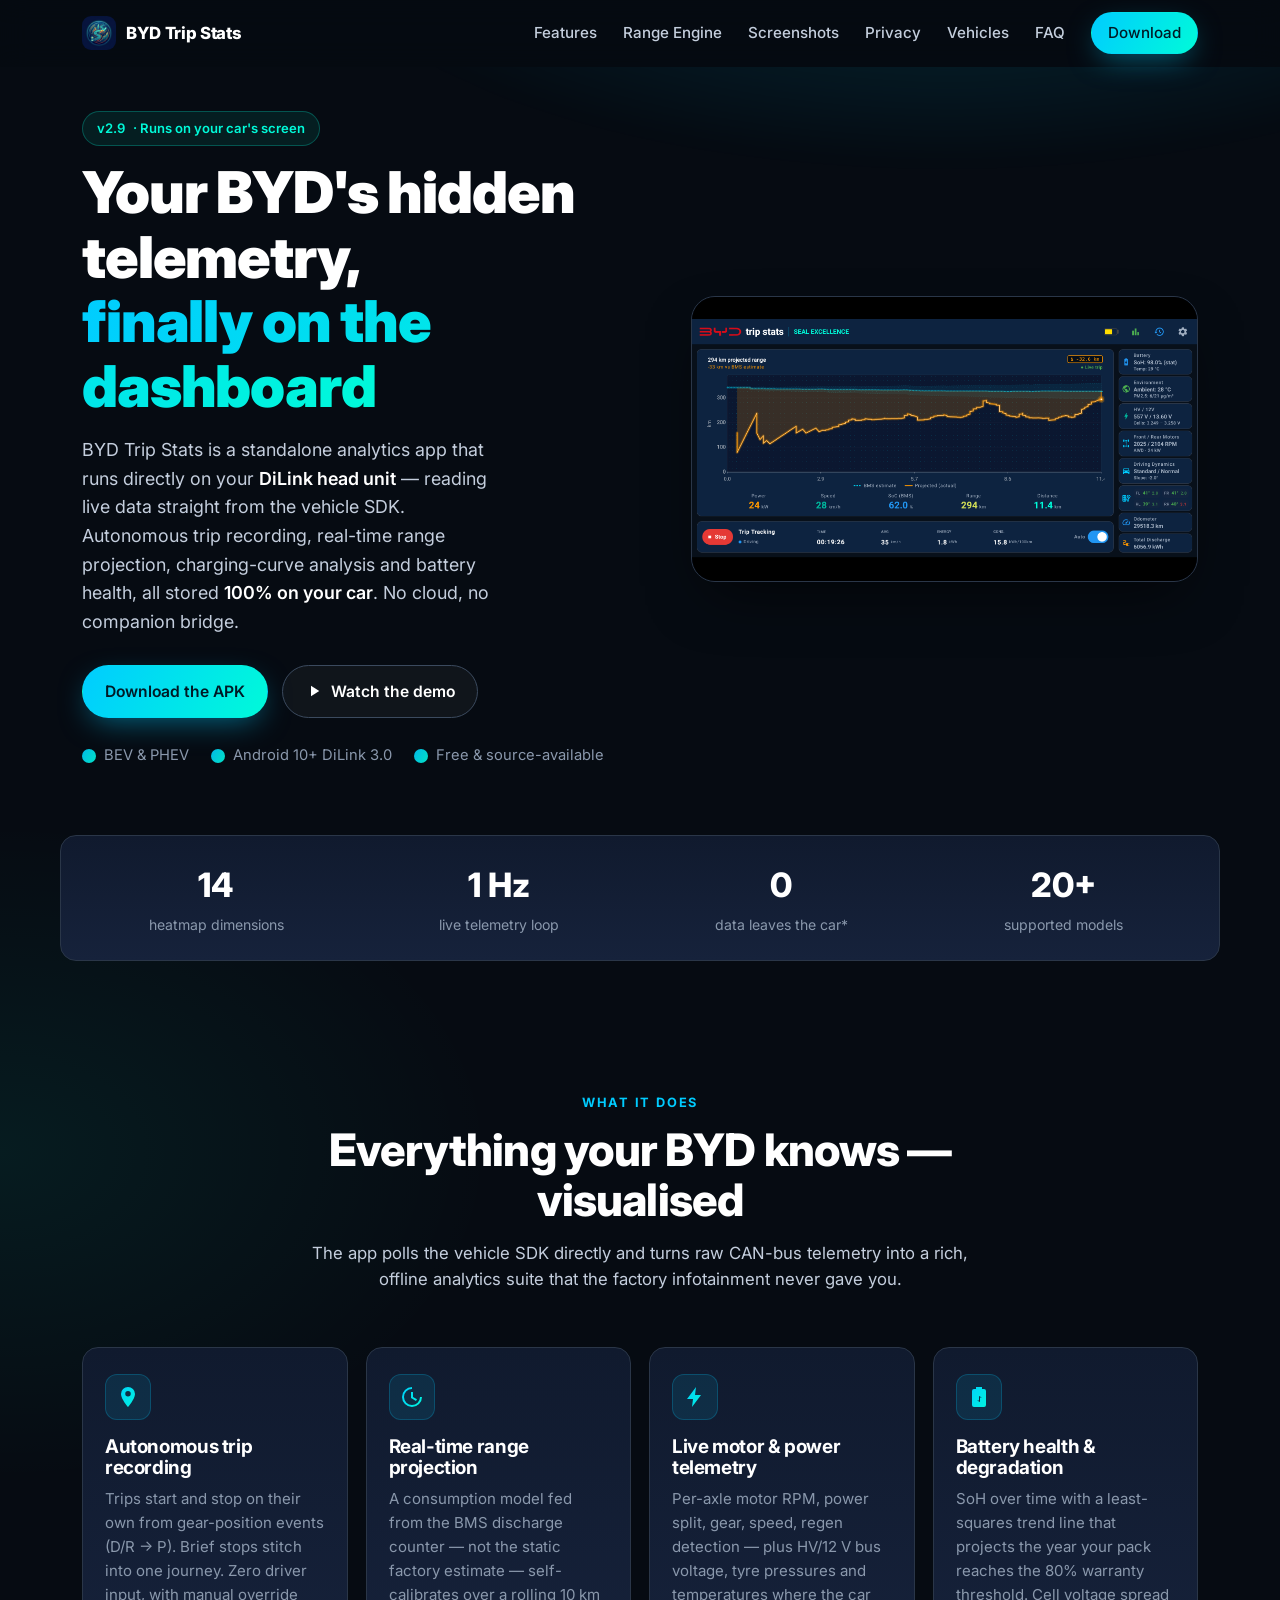
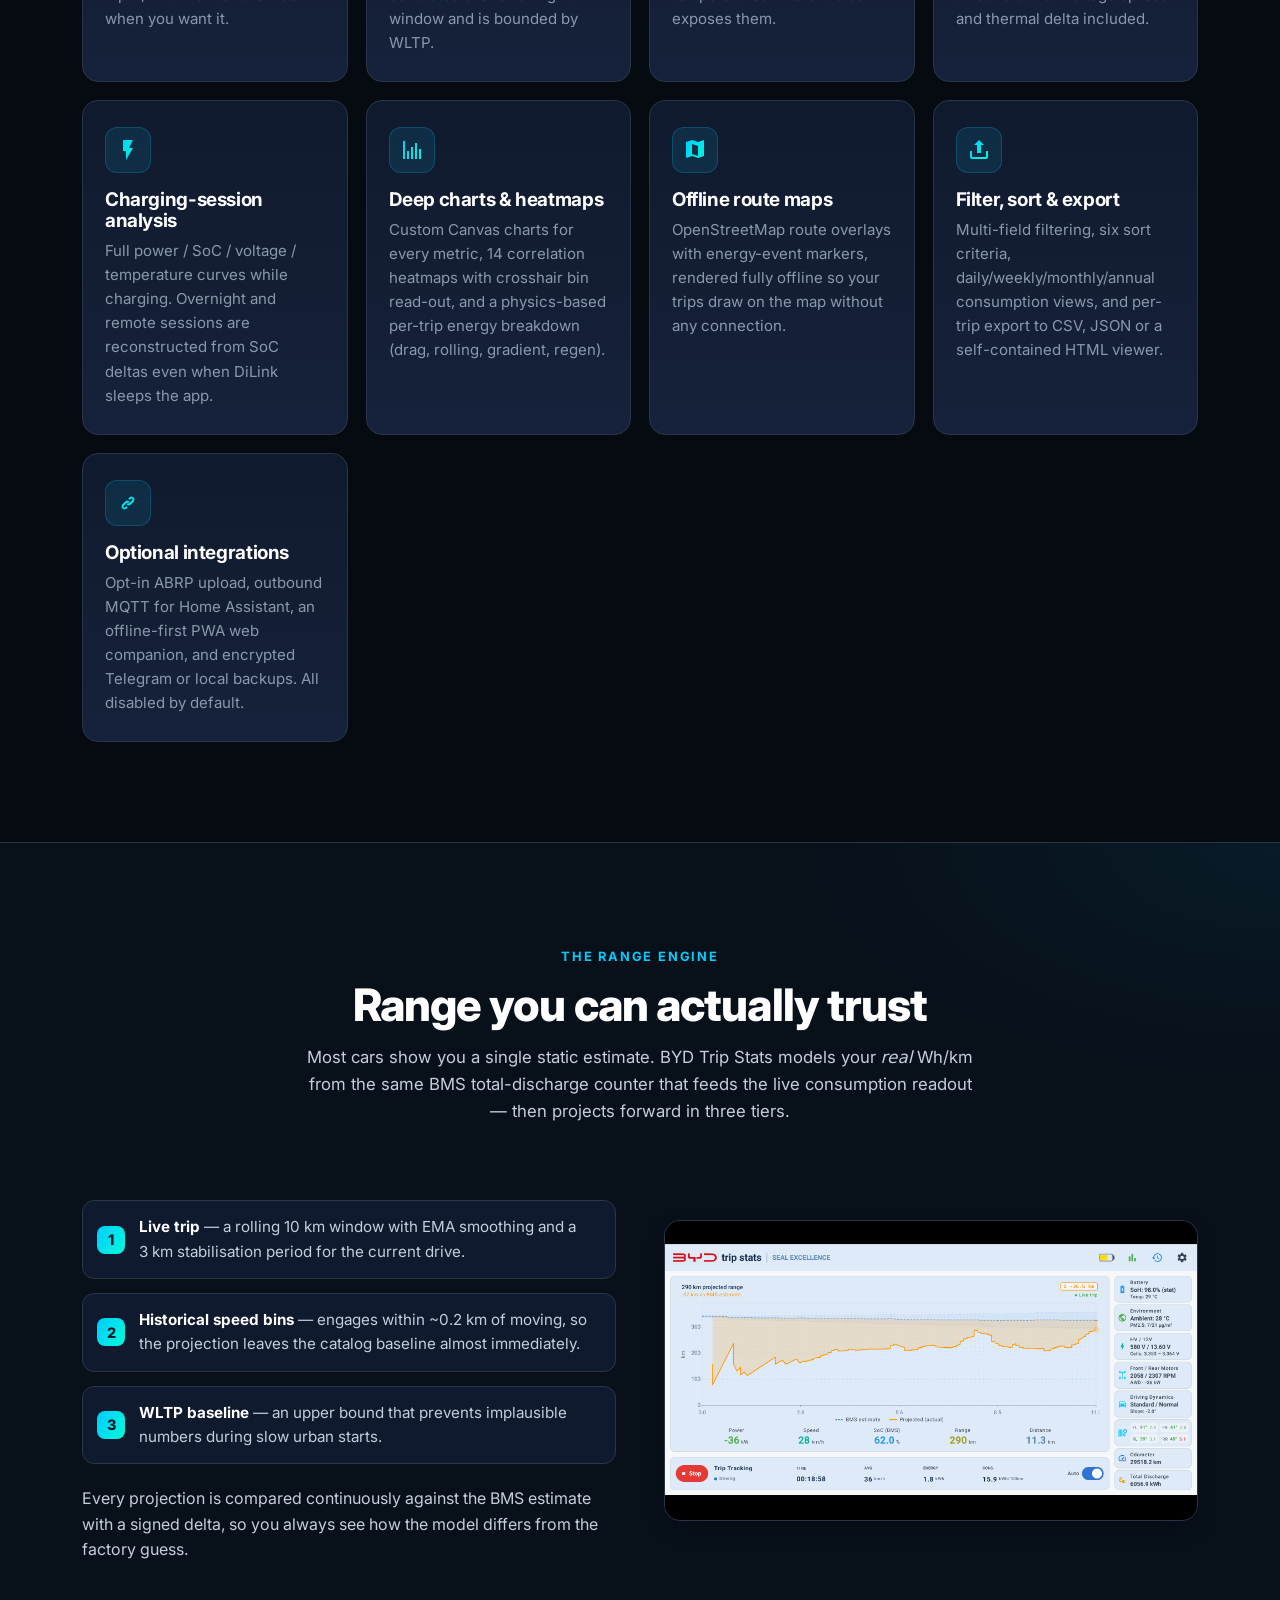
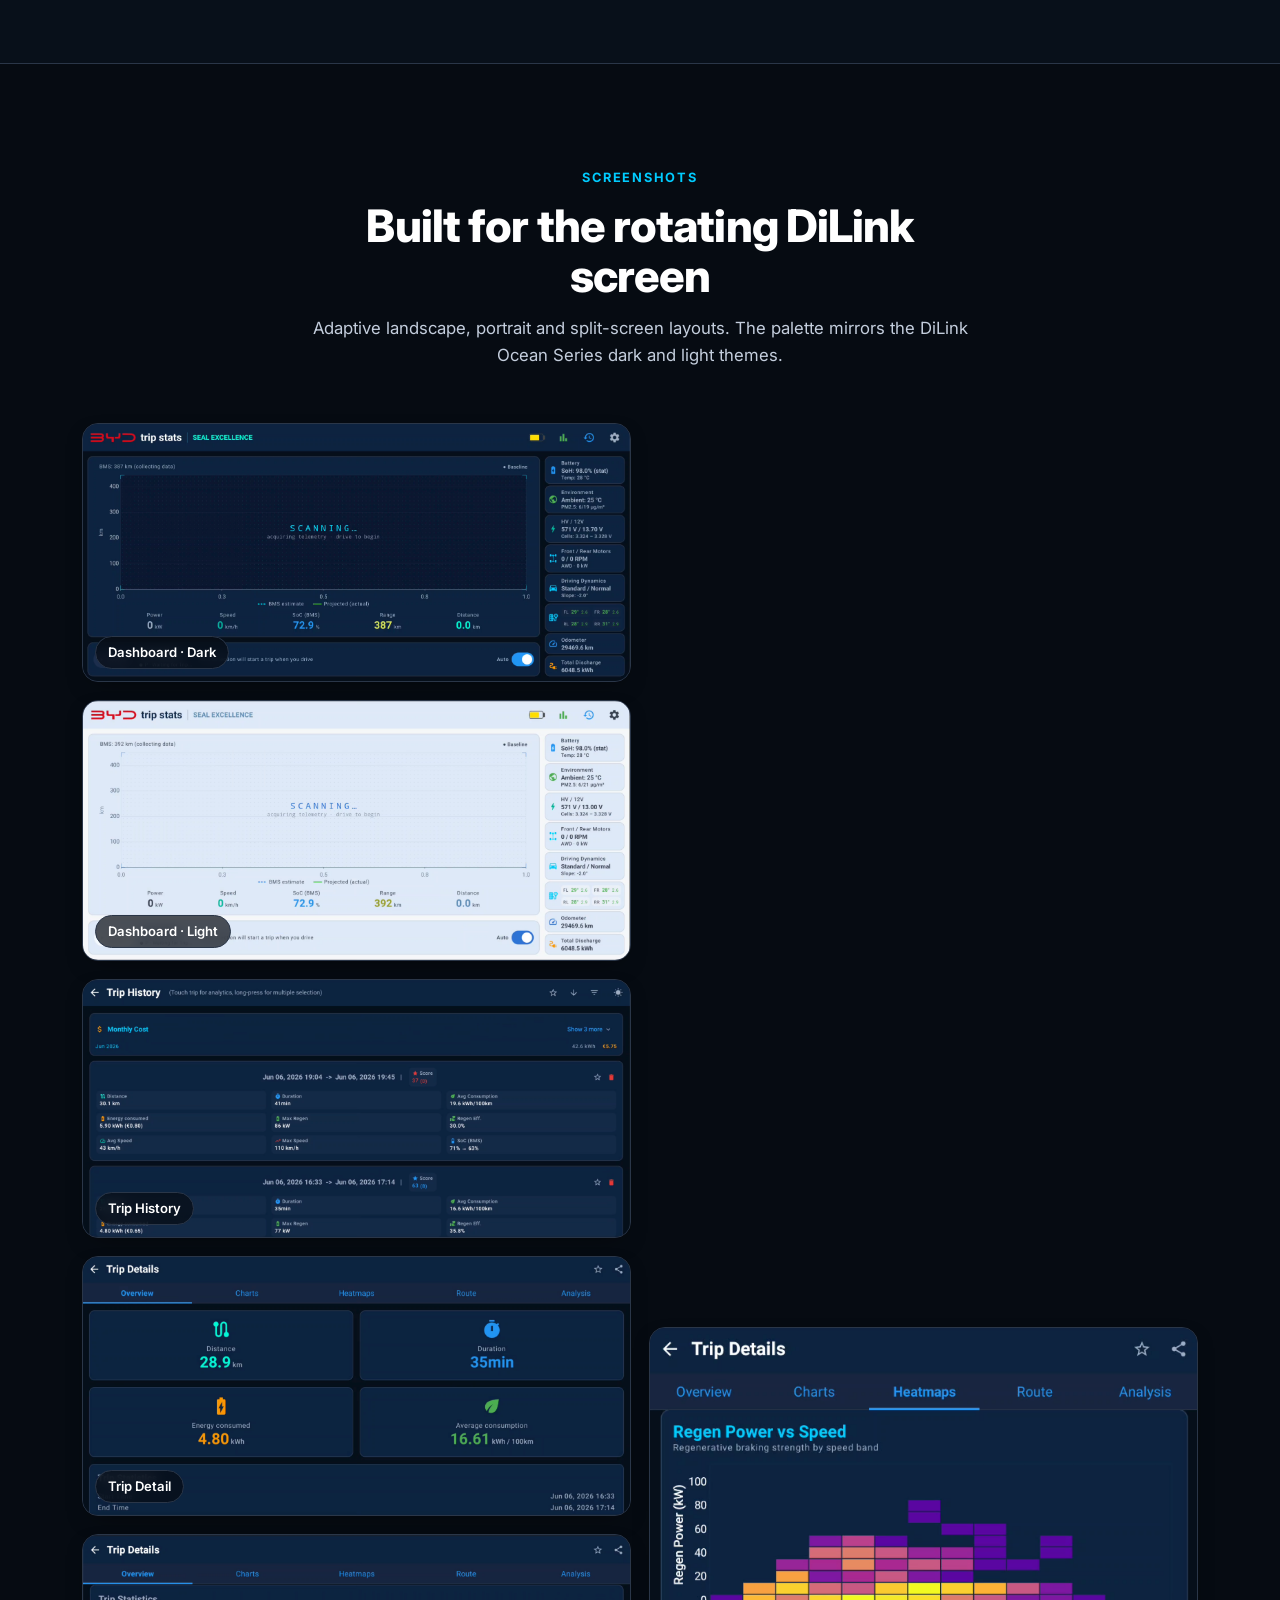
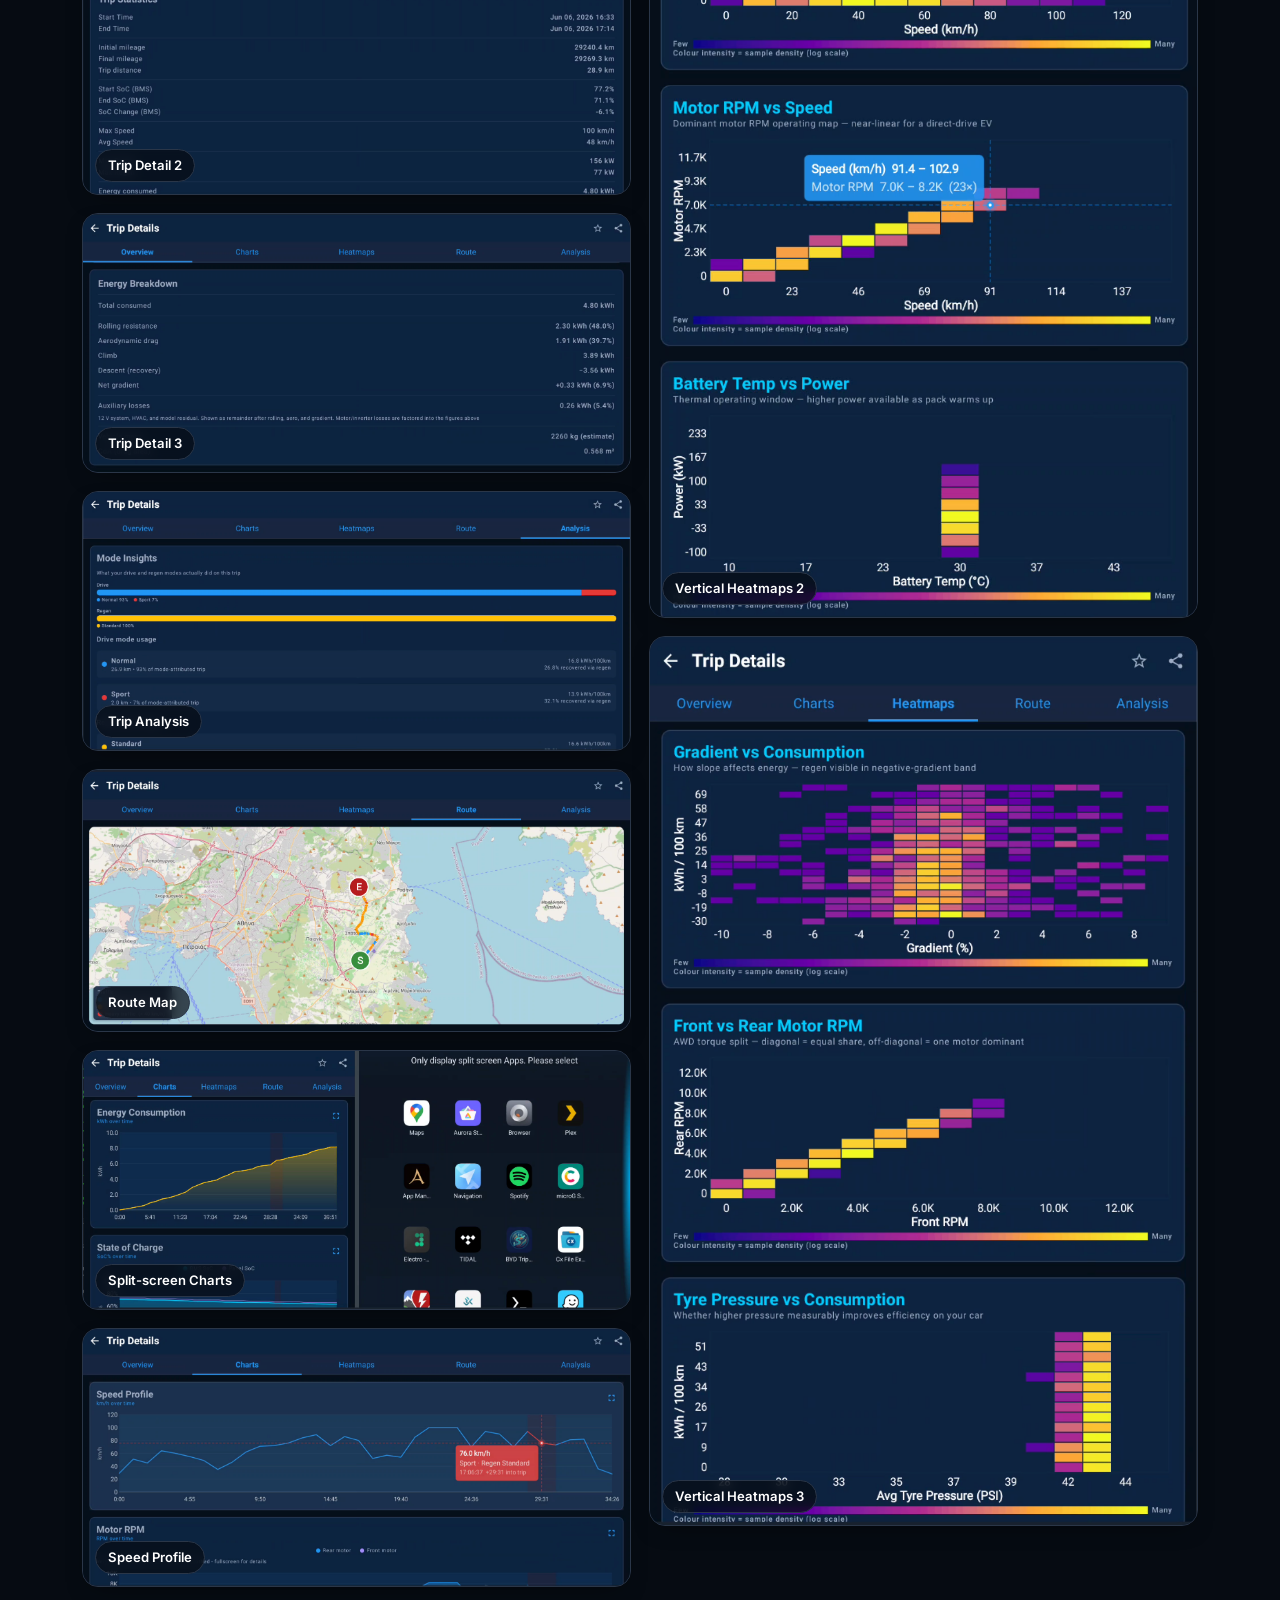
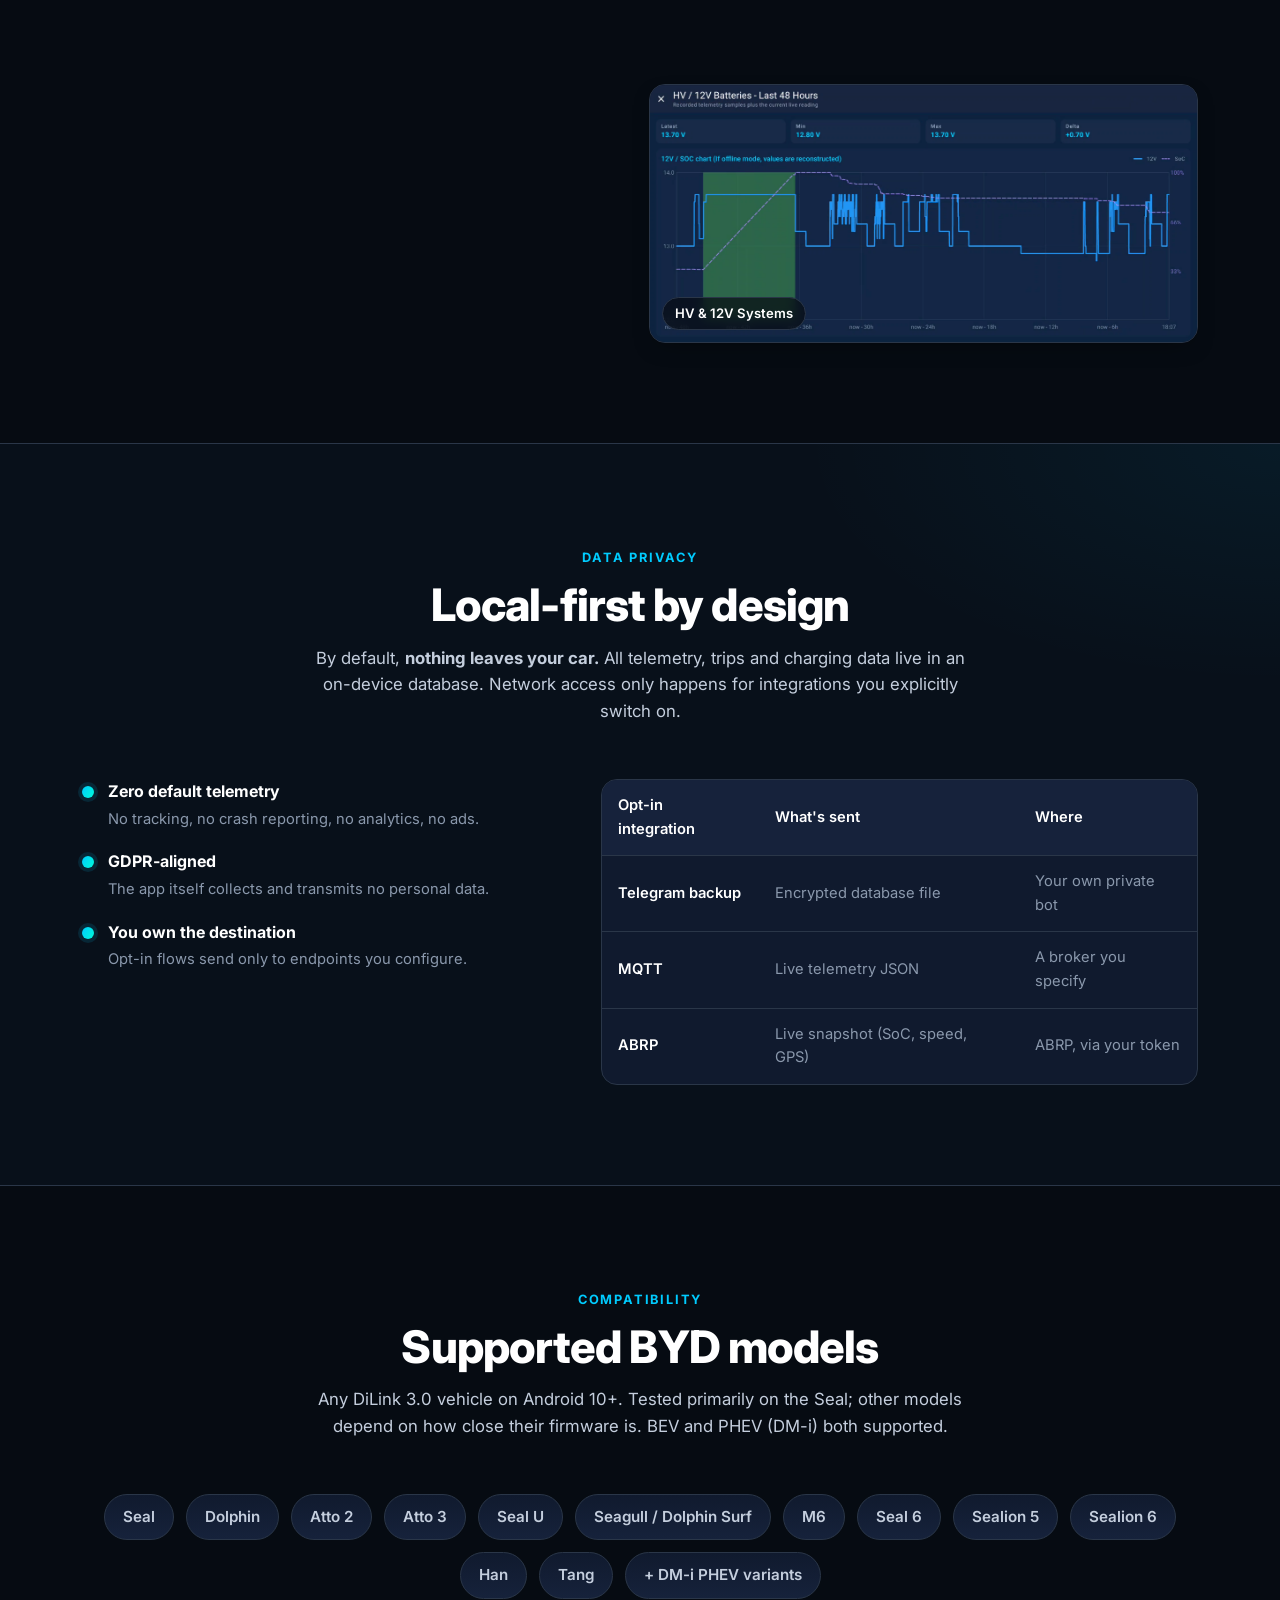
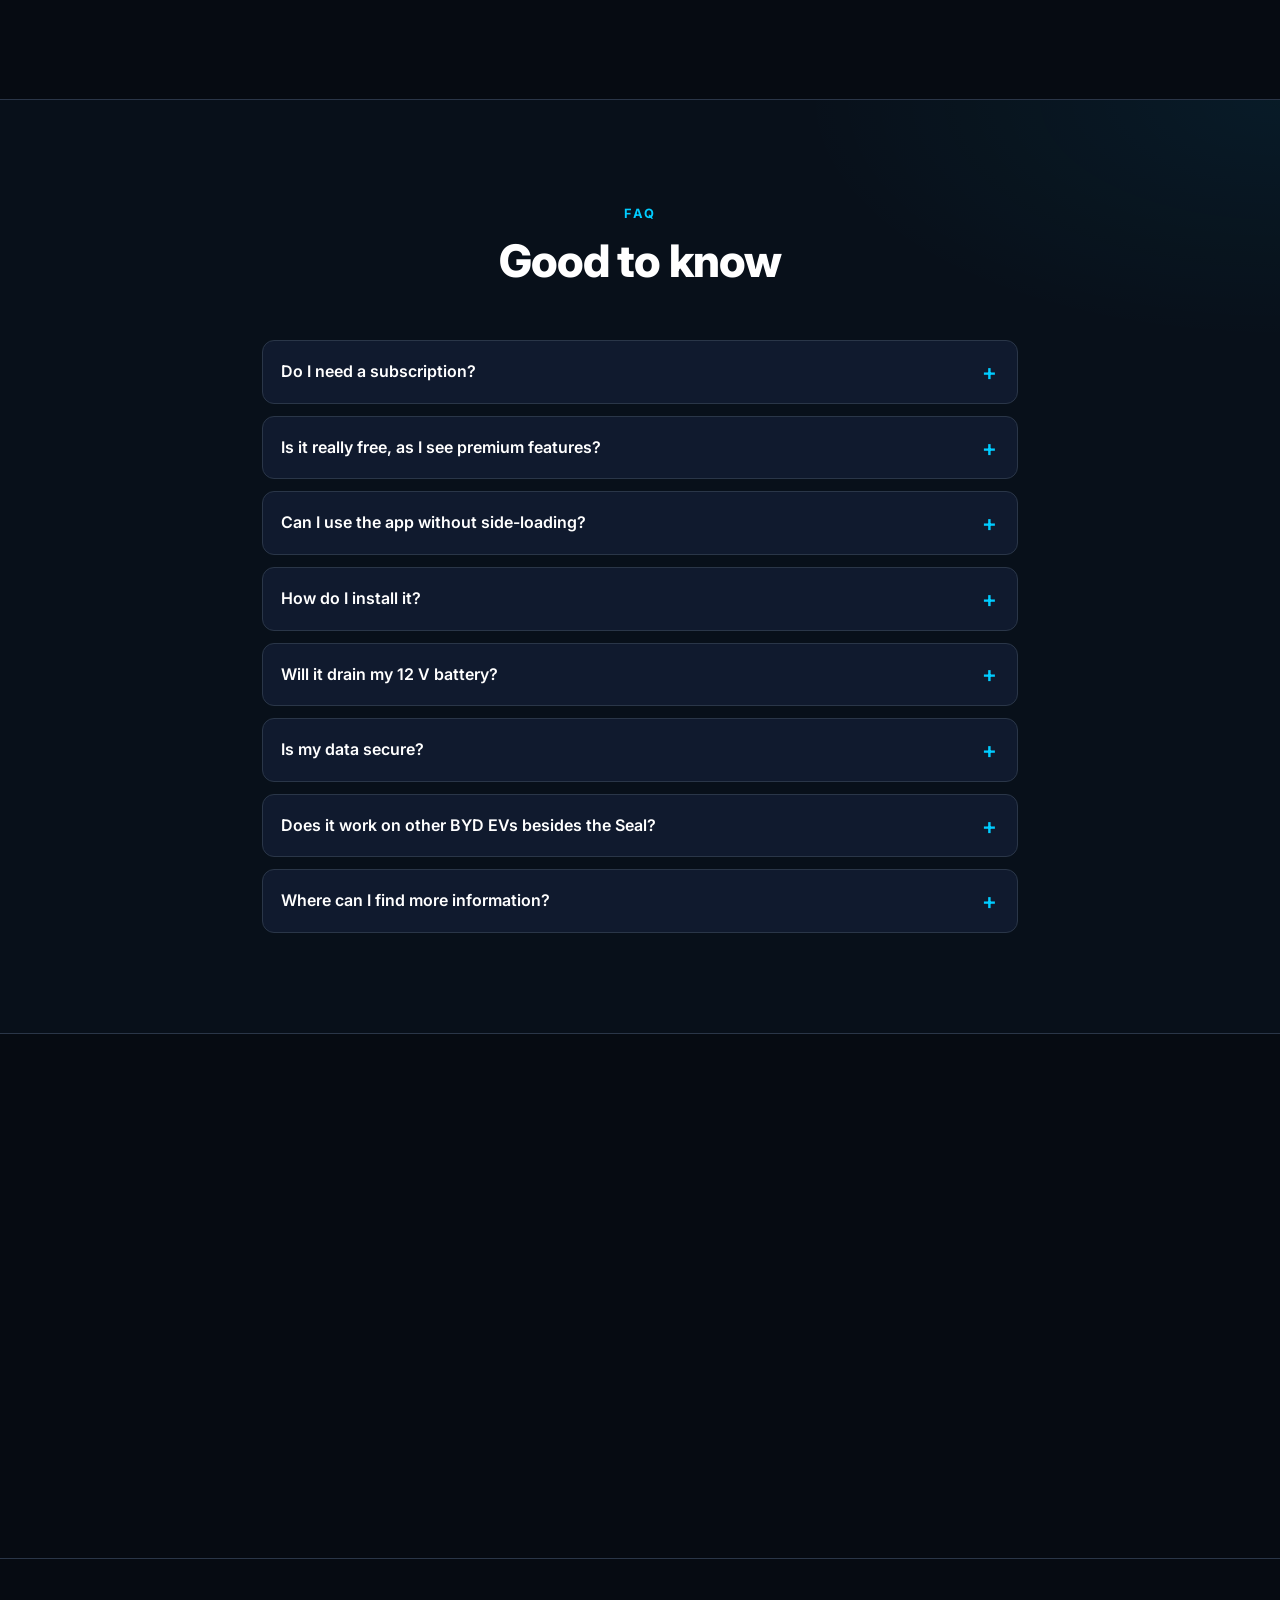
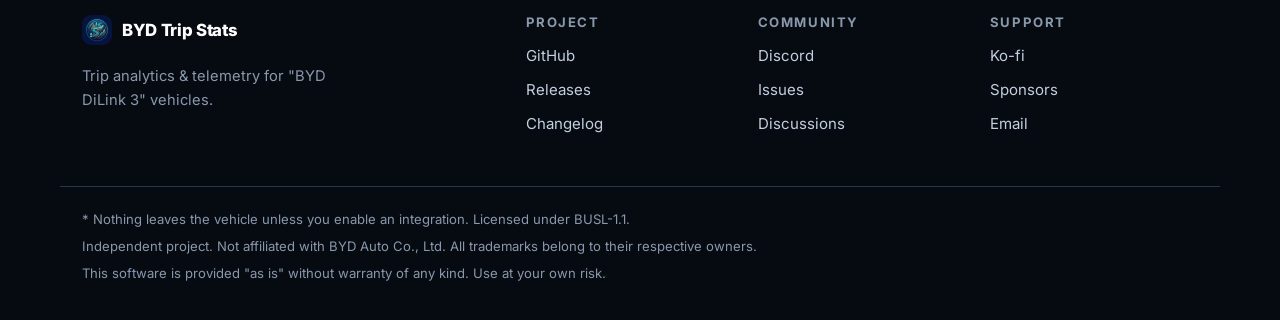
==== commit b6d77832: "Add more screenshots for website" ====
--- a/website/index.html
+++ b/website/index.html
@@ -3,7 +3,7 @@
 <head>
   <meta charset="UTF-8" />
   <meta name="viewport" content="width=device-width, initial-scale=1.0" />
-  <title>BYD Trip Stats — Trip Analytics & Telemetry for BYD DiLink</title>
+  <title>BYD Trip Stats — Trip Analytics & Telemetry for BYD DiLink 3</title>
   <meta name="description" content="A standalone in-car analytics dashboard that runs on your BYD DiLink head unit. Live telemetry, autonomous trip recording, real-time range projection, charging analysis and battery health — 100% on-device, no cloud." />
 
   <!-- Open Graph / social -->
@@ -38,7 +38,7 @@
         <a href="#privacy">Privacy</a>
         <a href="#vehicles">Vehicles</a>
         <a href="#faq">FAQ</a>
-        <a class="btn btn--small" href="https://github.com/angoikon/byd-trip-stats/releases" target="_blank" rel="noopener">Download</a>
+        <a class="btn btn--primary btn--small" href="https://github.com/angoikon/byd-trip-stats/releases" target="_blank" rel="noopener">Download</a>
       </nav>
 
       <button class="nav__toggle" id="navToggle" aria-label="Toggle menu" aria-expanded="false">
@@ -53,8 +53,8 @@
     <div class="hero__glow" aria-hidden="true"></div>
     <div class="container hero__inner">
       <div class="hero__copy">
-        <span class="pill">v2.9 · Runs on your car's screen</span>
-        <h1>Your BYD's hidden telemetry,<br><span class="grad">finally on the dashboard.</span></h1>
+        <span class="pill"><span id="appVersion">v2.9</span> · Runs on your car's screen</span>
+        <h1>Your BYD's hidden telemetry,<br><span class="grad">finally on the dashboard</span></h1>
         <p class="lede">
           BYD Trip Stats is a standalone analytics app that runs directly on your
           <strong>DiLink head unit</strong> — reading live data straight from the vehicle SDK.
@@ -100,7 +100,7 @@
     <div class="container">
       <header class="section__head">
         <span class="eyebrow">What it does</span>
-        <h2>Everything your BYD knows — visualised.</h2>
+        <h2>Everything your BYD knows — visualised</h2>
         <p>The app polls the vehicle SDK directly and turns raw CAN-bus telemetry into a rich,
            offline analytics suite that the factory infotainment never gave you.</p>
       </header>
@@ -174,13 +174,16 @@
 
   <!-- ───────────────────────── Range engine spotlight ───────────────────────── -->
   <section class="section section--alt" id="range">
-    <div class="container split">
-      <div class="split__copy">
+    <div class="container">
+      <header class="section__head">
         <span class="eyebrow">The range engine</span>
-        <h2>Range you can actually trust.</h2>
+        <h2>Range you can actually trust</h2>
         <p>Most cars show you a single static estimate. BYD Trip Stats models your <em>real</em> Wh/km
            from the same BMS total-discharge counter that feeds the live consumption readout — then
-           projects forward in three tiers:</p>
+           projects forward in three tiers.</p>
+      </header>
+      <div class="split">
+      <div class="split__copy">
         <ol class="steps">
           <li><b>Live trip</b> — a rolling 10&nbsp;km window with EMA smoothing and a 3&nbsp;km
               stabilisation period for the current drive.</li>
@@ -205,7 +208,7 @@
     <div class="container">
       <header class="section__head">
         <span class="eyebrow">Screenshots</span>
-        <h2>Built for the rotating DiLink screen.</h2>
+        <h2>Built for the rotating DiLink screen</h2>
         <p>Adaptive landscape, portrait and split-screen layouts. The palette mirrors the DiLink
            Ocean Series dark and light themes.</p>
       </header>
@@ -224,37 +227,56 @@
           <figcaption>Trip History</figcaption>
         </figure>
         <figure class="shot" data-shot="assets/screenshots/trip-detail.png">
-          <img class="js-shot" src="assets/screenshots/trip-detail.png" alt="Trip detail analysis" loading="lazy" width="640" height="400" />
+          <img class="js-shot" src="assets/screenshots/trip-detail.png" alt="Trip detail" loading="lazy" width="640" height="400" />
           <figcaption>Trip Detail</figcaption>
         </figure>
         <figure class="shot" data-shot="assets/screenshots/trip-detail2.png">
-          <img class="js-shot" src="assets/screenshots/trip-detail2.png" alt="Trip detail analysis 2" loading="lazy" width="640" height="400" />
+          <img class="js-shot" src="assets/screenshots/trip-detail2.png" alt="Trip detail 2" loading="lazy" width="640" height="400" />
           <figcaption>Trip Detail 2</figcaption>
         </figure>
         <figure class="shot" data-shot="assets/screenshots/trip-detail3.png">
-          <img class="js-shot" src="assets/screenshots/trip-detail3.png" alt="Trip detail analysis 3" loading="lazy" width="640" height="400" />
+          <img class="js-shot" src="assets/screenshots/trip-detail3.png" alt="Trip detail 3" loading="lazy" width="640" height="400" />
           <figcaption>Trip Detail 3</figcaption>
+        </figure>
+        <figure class="shot" data-shot="assets/screenshots/trip-analysis.png">
+          <img class="js-shot" src="assets/screenshots/trip-analysis.png" alt="Trip analysis" loading="lazy" width="640" height="400" />
+          <figcaption>Trip Analysis</figcaption>
         </figure>
         <figure class="shot" data-shot="assets/screenshots/route-map.png">
           <img class="js-shot" src="assets/screenshots/route-map.png" alt="Offline route map" loading="lazy" width="640" height="400" />
           <figcaption>Route Map</figcaption>
         </figure>
-        <figure class="shot" data-shot="assets/screenshots/charts.png">
-          <img class="js-shot" src="assets/screenshots/charts.png" alt="High-resolution charts" loading="lazy" width="640" height="400" />
-          <figcaption>Charts</figcaption>
+        <figure class="shot" data-shot="assets/screenshots/split-screen-charts.png">
+          <img class="js-shot" src="assets/screenshots/split-screen-charts.png" alt="High-resolution split-screen charts" loading="lazy" width="640" height="400" />
+          <figcaption>Split-screen Charts</figcaption>
+        </figure>
+        <figure class="shot" data-shot="assets/screenshots/speed-profile.png">
+          <img class="js-shot" src="assets/screenshots/speed-profile.png" alt="High-resolution speed profile" loading="lazy" width="640" height="400" />
+          <figcaption>Speed Profile</figcaption>
         </figure>
         <figure class="shot" data-shot="assets/screenshots/power-profile-detailed.png">
           <img class="js-shot" src="assets/screenshots/power-profile-detailed.png" alt="High-resolution detailed power profile" loading="lazy" width="640" height="400" />
           <figcaption>Detailed Power Profile</figcaption>
         </figure>
-        <figure class="shot" data-shot="assets/screenshots/speed-profile.png">
-          <img class="js-shot" src="assets/screenshots/speed-profile.png" alt="High-resolution speed profile" loading="lazy" width="640" height="400" />
-          <figcaption>Speed Profile</figcaption>
-        </figure>
-
+        <figure class="shot" data-shot="assets/screenshots/vertical-charts.png">
+          <img class="js-shot" src="assets/screenshots/vertical-charts.png" alt="High-resolution vertical charts" loading="lazy" width="640" height="400" />
+          <figcaption>Vertical Charts</figcaption>
+        </figure>
         <figure class="shot" data-shot="assets/screenshots/heatmaps.png">
           <img class="js-shot" src="assets/screenshots/heatmaps.png" alt="Correlation heatmaps" loading="lazy" width="640" height="400" />
-          <figcaption>Heatmaps</figcaption>
+          <figcaption>Vertical Heatmaps</figcaption>
+        </figure>
+        <figure class="shot" data-shot="assets/screenshots/heatmaps2.png">
+          <img class="js-shot" src="assets/screenshots/heatmaps2.png" alt="Correlation heatmaps 2" loading="lazy" width="640" height="400" />
+          <figcaption>Vertical Heatmaps 2</figcaption>
+        </figure>
+        <figure class="shot" data-shot="assets/screenshots/heatmaps3.png">
+          <img class="js-shot" src="assets/screenshots/heatmaps3.png" alt="Correlation heatmaps 3" loading="lazy" width="640" height="400" />
+          <figcaption>Vertical Heatmaps 3</figcaption>
+        </figure>
+        <figure class="shot" data-shot="assets/screenshots/heatmaps4.png">
+          <img class="js-shot" src="assets/screenshots/heatmaps4.png" alt="Correlation heatmaps 4" loading="lazy" width="640" height="400" />
+          <figcaption>Vertical Heatmaps 4</figcaption>
         </figure>
         <figure class="shot" data-shot="assets/screenshots/charging-detail.png">
           <img class="js-shot" src="assets/screenshots/charging-detail.png" alt="Charging session detail" loading="lazy" width="640" height="400" />
@@ -264,14 +286,14 @@
           <img class="js-shot" src="assets/screenshots/charging-detail2.png" alt="Charging session detail 2" loading="lazy" width="640" height="400" />
           <figcaption>Charging Detail 2</figcaption>
         </figure>
-        <figure class="shot" data-shot="assets/screenshots/battery-degradation.png">
-          <img class="js-shot" src="assets/screenshots/battery-degradation.png" alt="Battery degradation tracking" loading="lazy" width="640" height="400" />
-          <figcaption>Battery Health</figcaption>
-        </figure>
         <figure class="shot" data-shot="assets/screenshots/monthly-consumption.png">
           <img class="js-shot" src="assets/screenshots/monthly-consumption.png" alt="Monthly consumption" loading="lazy" width="640" height="400" />
           <figcaption>Monthly consumption</figcaption>
         </figure>
+        <figure class="shot" data-shot="assets/screenshots/hv12v.png">
+          <img class="js-shot" src="assets/screenshots/hv12v.png" alt="High-voltage and 12V system monitoring" loading="lazy" width="640" height="400" />
+          <figcaption>HV & 12V Systems</figcaption>
+        </figure>
       </div>
     </div>
   </section>
@@ -281,7 +303,7 @@
     <div class="container">
       <header class="section__head">
         <span class="eyebrow">Data privacy</span>
-        <h2>Local-first by design.</h2>
+        <h2>Local-first by design</h2>
         <p>By default, <strong>nothing leaves your car.</strong> All telemetry, trips and charging
            data live in an on-device database. Network access only happens for integrations you
            explicitly switch on.</p>
@@ -312,7 +334,7 @@
     <div class="container">
       <header class="section__head">
         <span class="eyebrow">Compatibility</span>
-        <h2>Supported BYD models.</h2>
+        <h2>Supported BYD models</h2>
         <p>Any DiLink 3.0 vehicle on Android 10+. Tested primarily on the Seal; other models depend on
            how close their firmware is. BEV and PHEV (DM-i) both supported.</p>
       </header>
@@ -329,7 +351,7 @@
     <div class="container container--narrow">
       <header class="section__head">
         <span class="eyebrow">FAQ</span>
-        <h2>Good to know.</h2>
+        <h2>Good to know</h2>
       </header>
 
       <div class="faq">
@@ -381,7 +403,7 @@
   <!-- ───────────────────────── Download CTA ───────────────────────── -->
   <section class="section cta">
     <div class="container cta__inner">
-      <h2>Put your car's data where you can see it.</h2>
+      <h2>Put your car's data where you can see it</h2>
       <p>Free, source-available, and built by a BYD Seal owner running it on production hardware today.</p>
       <div class="hero__cta hero__cta--center">
         <a class="btn btn--primary" href="https://github.com/angoikon/byd-trip-stats/releases" target="_blank" rel="noopener">Download the latest release</a>
@@ -399,7 +421,7 @@
           <img src="assets/logo.png" alt="" class="brand__icon" width="30" height="30" />
           <span class="brand__text">BYD Trip Stats</span>
         </a>
-        <p>Trip analytics &amp; telemetry for BYD DiLink vehicles.</p>
+        <p>Trip analytics &amp; telemetry for "BYD DiLink 3" vehicles.</p>
       </div>
       <nav class="footer__links">
         <div>
--- a/website/styles.css
+++ b/website/styles.css
@@ -117,7 +117,7 @@
 .nav__toggle[aria-expanded="true"] span:nth-child(3) { transform: translateY(-7px) rotate(-45deg); }
 
 /* ───────────────────────── Hero ───────────────────────── */
-.hero { position: relative; padding: clamp(48px, 8vw, 96px) 0 60px; overflow: hidden; }
+.hero { position: relative; padding: clamp(20px, 3.5vw, 44px) 0 60px; overflow: hidden; }
 .hero__glow {
   position: absolute; inset: -20% -10% auto -10%; height: 600px; z-index: 0;
   background: radial-gradient(60% 60% at 70% 0%, rgba(0,204,255,.18), transparent 70%);
@@ -155,7 +155,9 @@
   background: var(--surface); border: 1px solid var(--outline);
   overflow: hidden; box-shadow: var(--shadow-sm);
 }
-.shot img { width: 100%; height: auto; display: block; }
+.shot img { width: 100%; height: auto; display: block; transition: transform .3s ease; }
+.shot:not(.is-empty) { cursor: zoom-in; }
+.shot:not(.is-empty):hover img { transform: scale(1.03); }
 .shot figcaption {
   position: absolute; left: 12px; bottom: 12px;
   font-size: .82rem; font-weight: 600; color: var(--text);
@@ -264,9 +266,19 @@
   background: var(--grad-brand);
 }
 
-/* ───────────────────────── Gallery ───────────────────────── */
+/* ───────────────────────── Gallery (masonry) ─────────────────────────
+   CSS multi-column so portrait ("vertical") and landscape screenshots can
+   coexist: each tile keeps its natural height instead of being stretched to
+   match the tallest tile in a grid row (which left black gaps before). */
 .gallery {
-  display: grid; grid-template-columns: repeat(3, 1fr); gap: 18px;
+  columns: 2;
+  column-gap: 18px;
+}
+.gallery .shot {
+  width: 100%;
+  margin: 0 0 18px;
+  break-inside: avoid;
+  -webkit-column-break-inside: avoid;
 }
 .gallery__note { text-align: center; margin-top: 22px; color: var(--text-mute); font-size: .9rem; }
 .gallery__note code, .lede code {
@@ -343,6 +355,49 @@
 .footer__legal { margin-top: 40px; padding-top: 22px; border-top: 1px solid var(--outline); }
 .footer__legal p { color: var(--text-mute); font-size: .82rem; margin-bottom: 6px; }
 
+/* ───────────────────────── Lightbox ───────────────────────── */
+.lightbox {
+  position: fixed; inset: 0; z-index: 100;
+  display: none; align-items: center; justify-content: center;
+  padding: clamp(16px, 4vw, 48px);
+  background: rgba(4, 8, 14, .92); backdrop-filter: blur(10px);
+}
+.lightbox.is-open { display: flex; animation: lb-fade .2s ease; }
+.lightbox__figure { margin: 0; max-width: 100%; max-height: 100%; display: flex; flex-direction: column; align-items: center; gap: 16px; }
+.lightbox__img {
+  max-width: min(94vw, 1500px); max-height: 84vh; width: auto; height: auto;
+  border-radius: 12px; border: 1px solid var(--outline-2);
+  box-shadow: var(--shadow); background: var(--surface);
+  animation: lb-zoom .22s ease;
+}
+.lightbox__cap { color: var(--text-soft); font-size: .95rem; font-weight: 500; text-align: center; }
+.lightbox__cap span { color: var(--text-mute); margin-left: 8px; font-weight: 400; }
+
+.lightbox__btn {
+  position: absolute; display: grid; place-items: center;
+  width: 48px; height: 48px; border-radius: 999px; cursor: pointer;
+  color: var(--text); background: rgba(255,255,255,.07);
+  border: 1px solid var(--outline-2); backdrop-filter: blur(6px);
+  transition: background .15s ease, transform .15s ease;
+}
+.lightbox__btn:hover { background: rgba(255,255,255,.16); transform: scale(1.06); }
+.lightbox__btn svg { width: 22px; height: 22px; }
+.lightbox__close { top: clamp(14px, 3vw, 28px); right: clamp(14px, 3vw, 28px); }
+.lightbox__nav { top: 50%; transform: translateY(-50%); }
+.lightbox__nav:hover { transform: translateY(-50%) scale(1.06); }
+.lightbox__prev { left: clamp(10px, 3vw, 28px); }
+.lightbox__next { right: clamp(10px, 3vw, 28px); }
+.lightbox[data-single="true"] .lightbox__nav { display: none; }
+
+@keyframes lb-fade { from { opacity: 0; } to { opacity: 1; } }
+@keyframes lb-zoom { from { opacity: 0; transform: scale(.96); } to { opacity: 1; transform: none; } }
+@media (prefers-reduced-motion: reduce) {
+  .lightbox.is-open, .lightbox__img { animation: none; }
+}
+@media (max-width: 600px) {
+  .lightbox__nav { width: 42px; height: 42px; }
+}
+
 /* ───────────────────────── Reveal animation ───────────────────────── */
 .reveal { opacity: 0; transform: translateY(20px); transition: opacity .6s ease, transform .6s ease; }
 .reveal.is-in { opacity: 1; transform: none; }
@@ -357,7 +412,7 @@
   .lede, .hero__copy h1 { max-width: none; }
   .features { grid-template-columns: repeat(2, 1fr); }
   .split, .privacy, .footer__inner { grid-template-columns: 1fr; }
-  .gallery { grid-template-columns: repeat(2, 1fr); }
+  .gallery { columns: 2; }
 }
 
 @media (max-width: 760px) {
@@ -376,6 +431,6 @@
 
   .trust__grid { grid-template-columns: repeat(2, 1fr); gap: 22px; }
   .features { grid-template-columns: 1fr; }
-  .gallery { grid-template-columns: 1fr; }
+  .gallery { columns: 1; }
   .footer__links { grid-template-columns: 1fr 1fr; }
 }
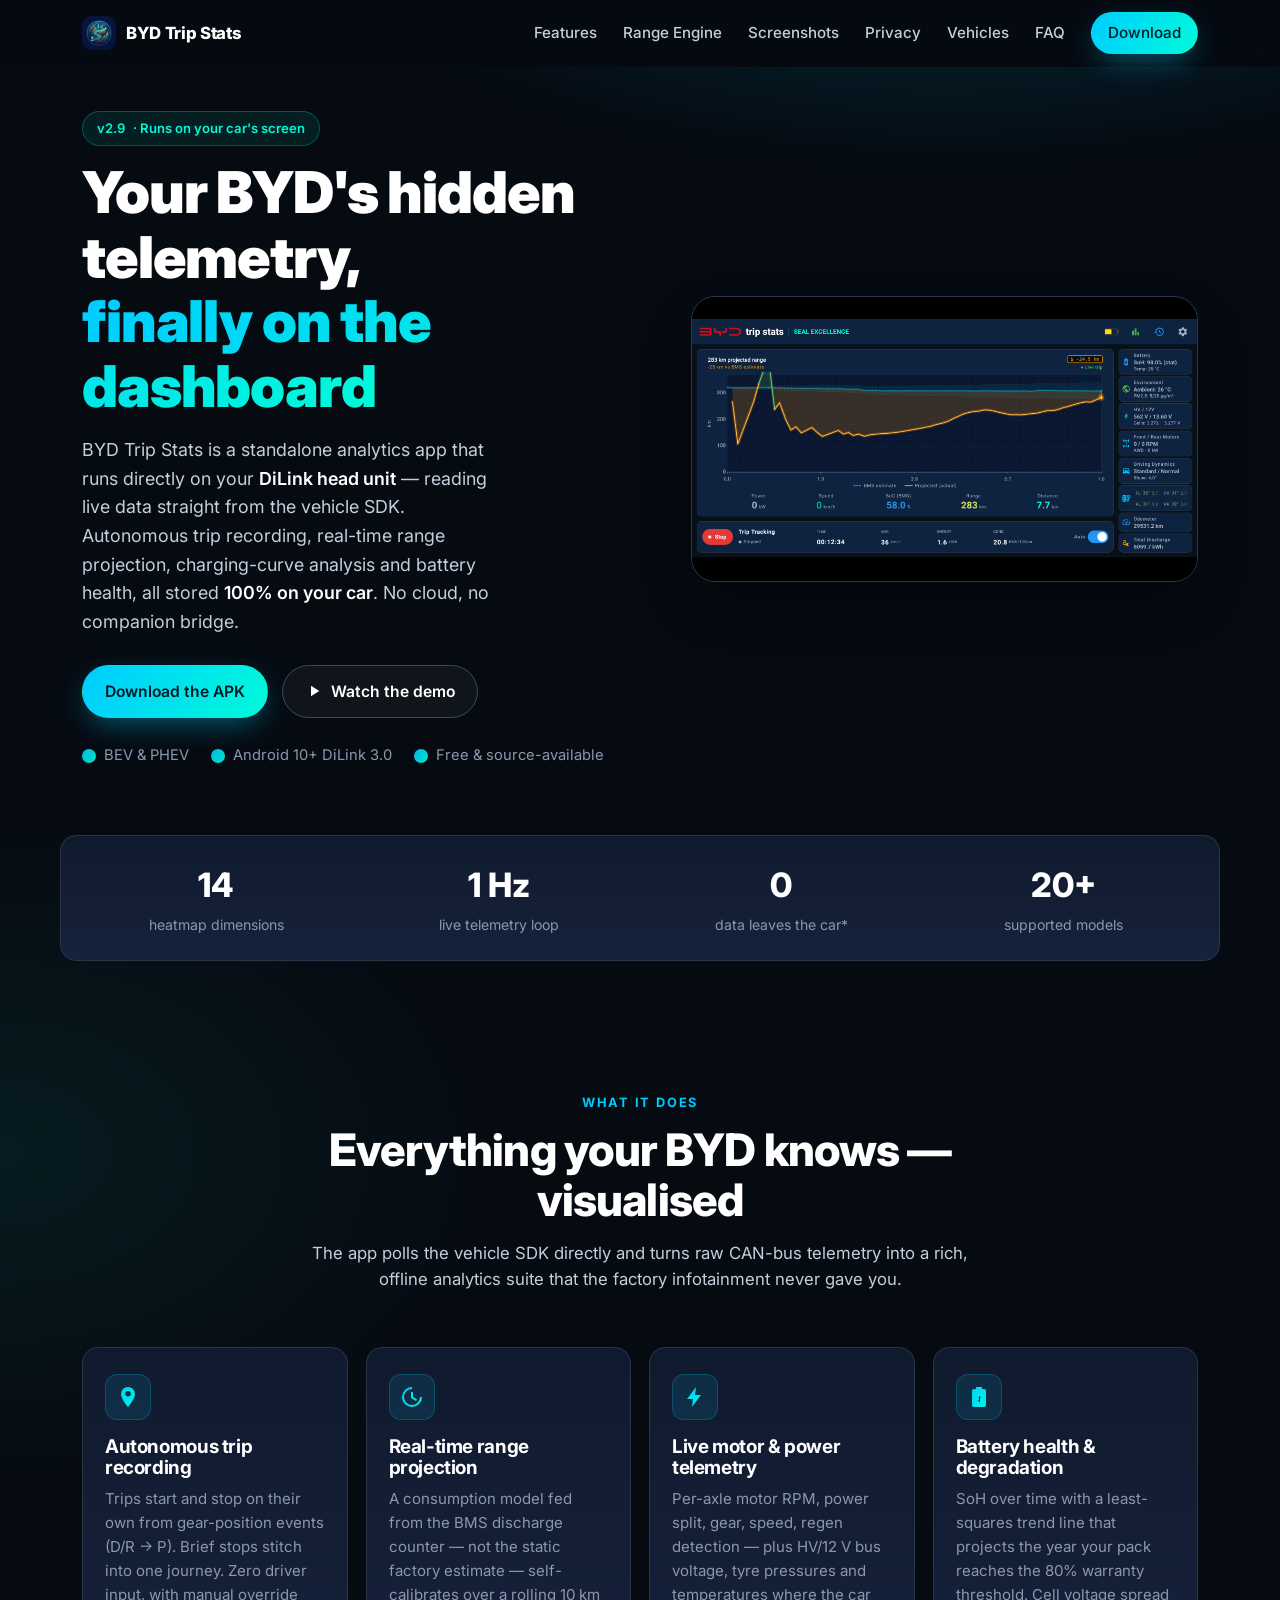
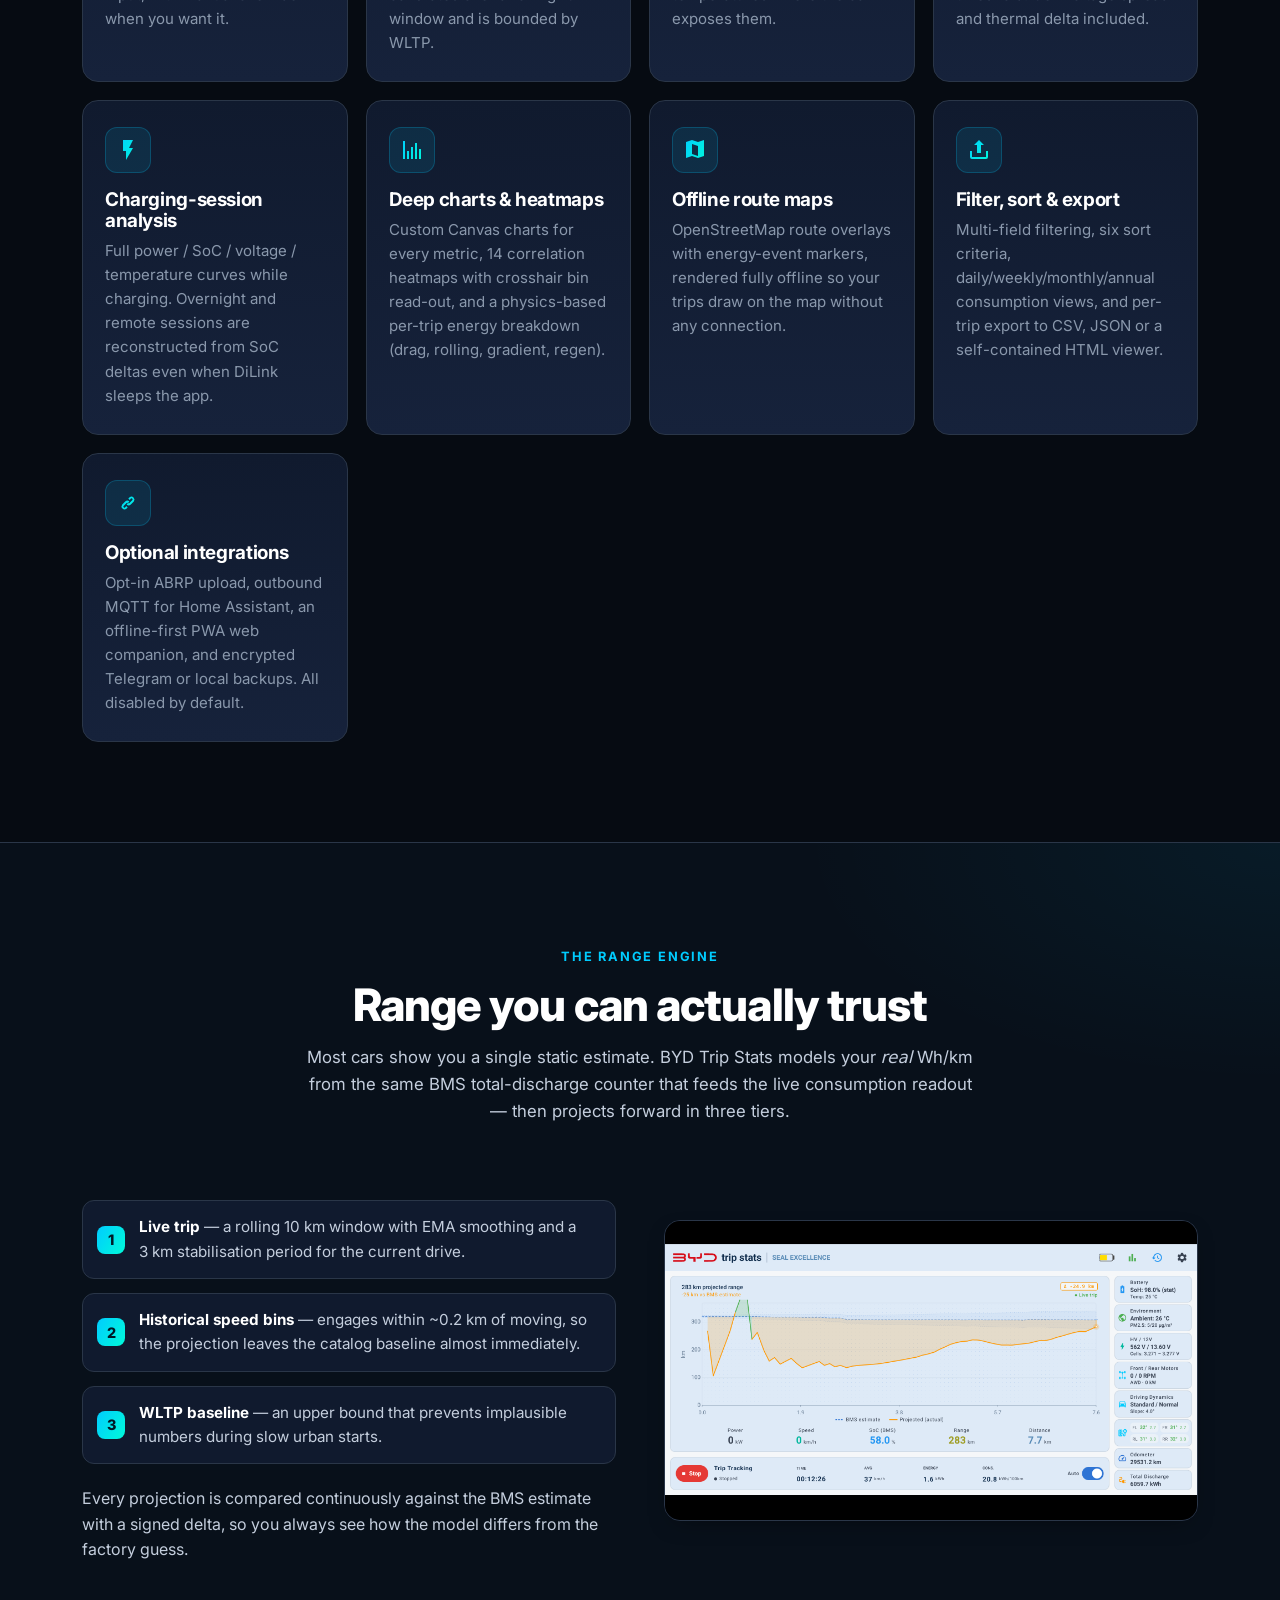
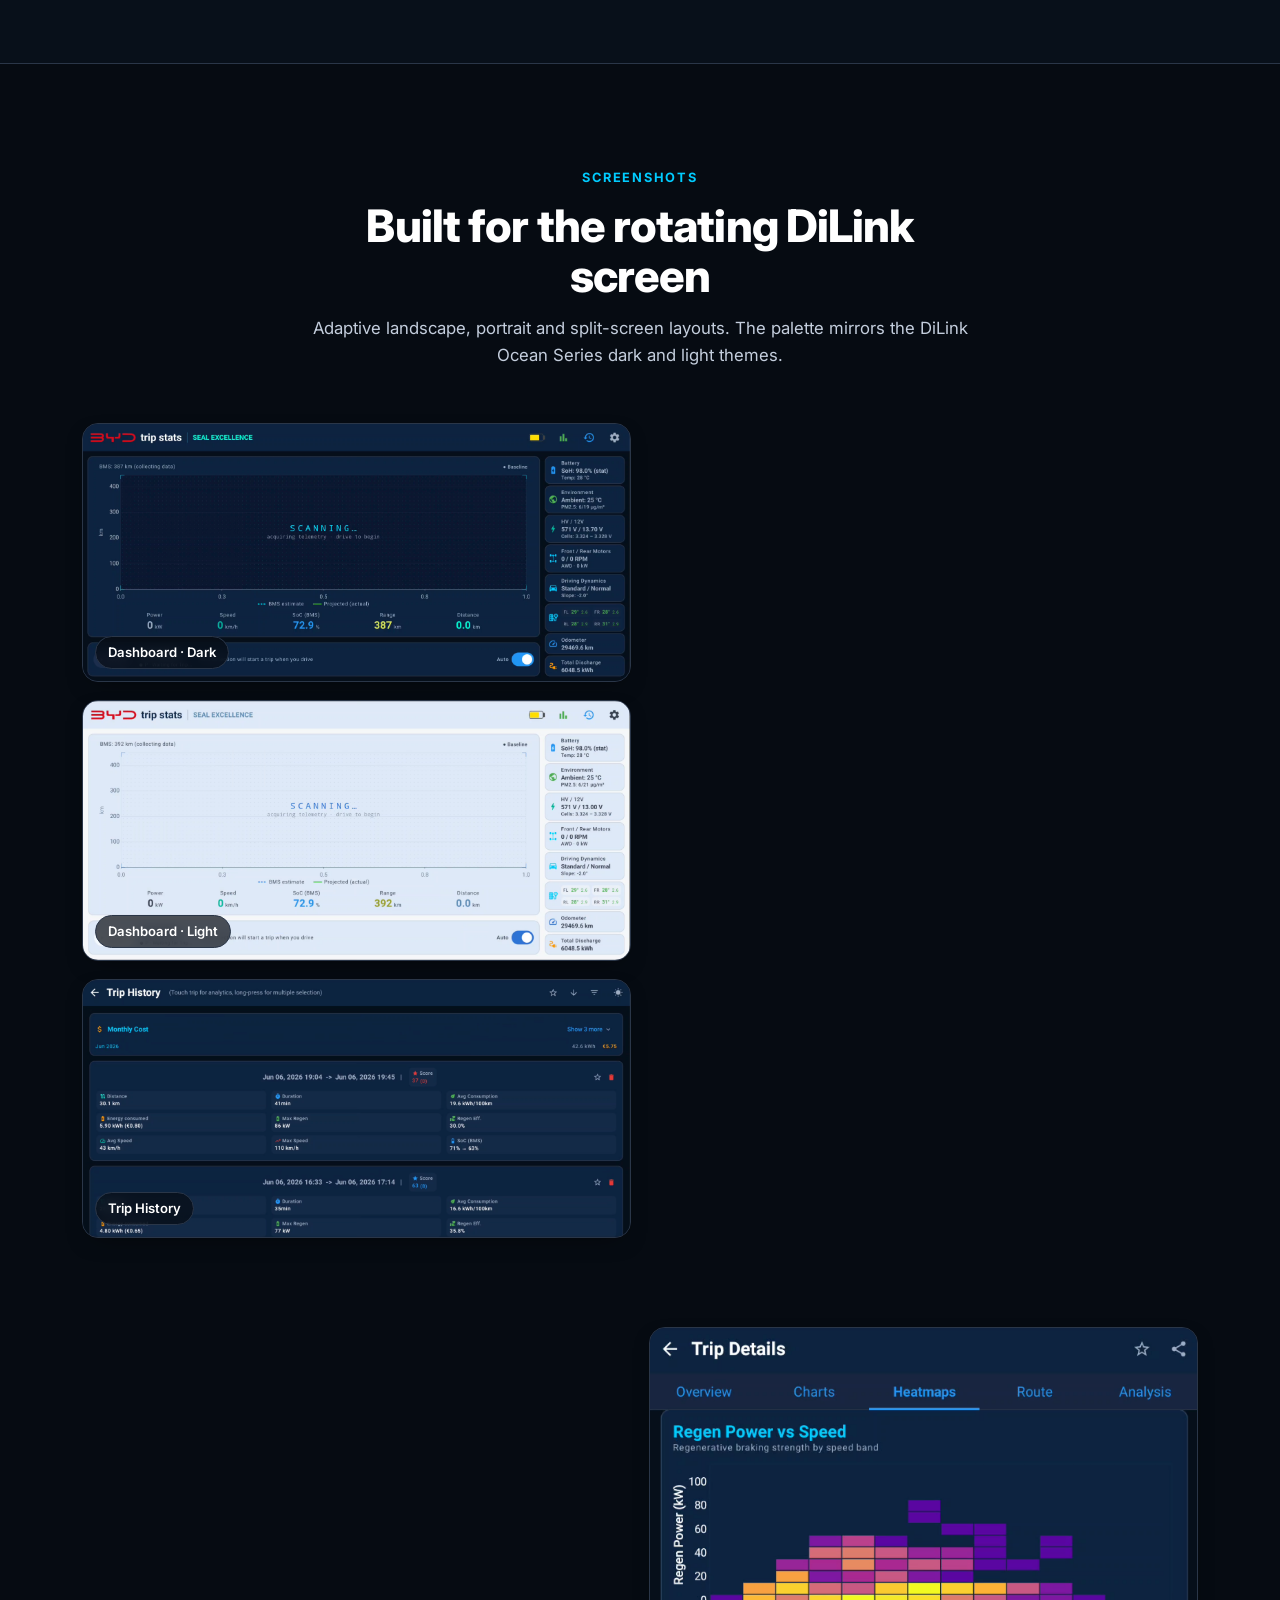
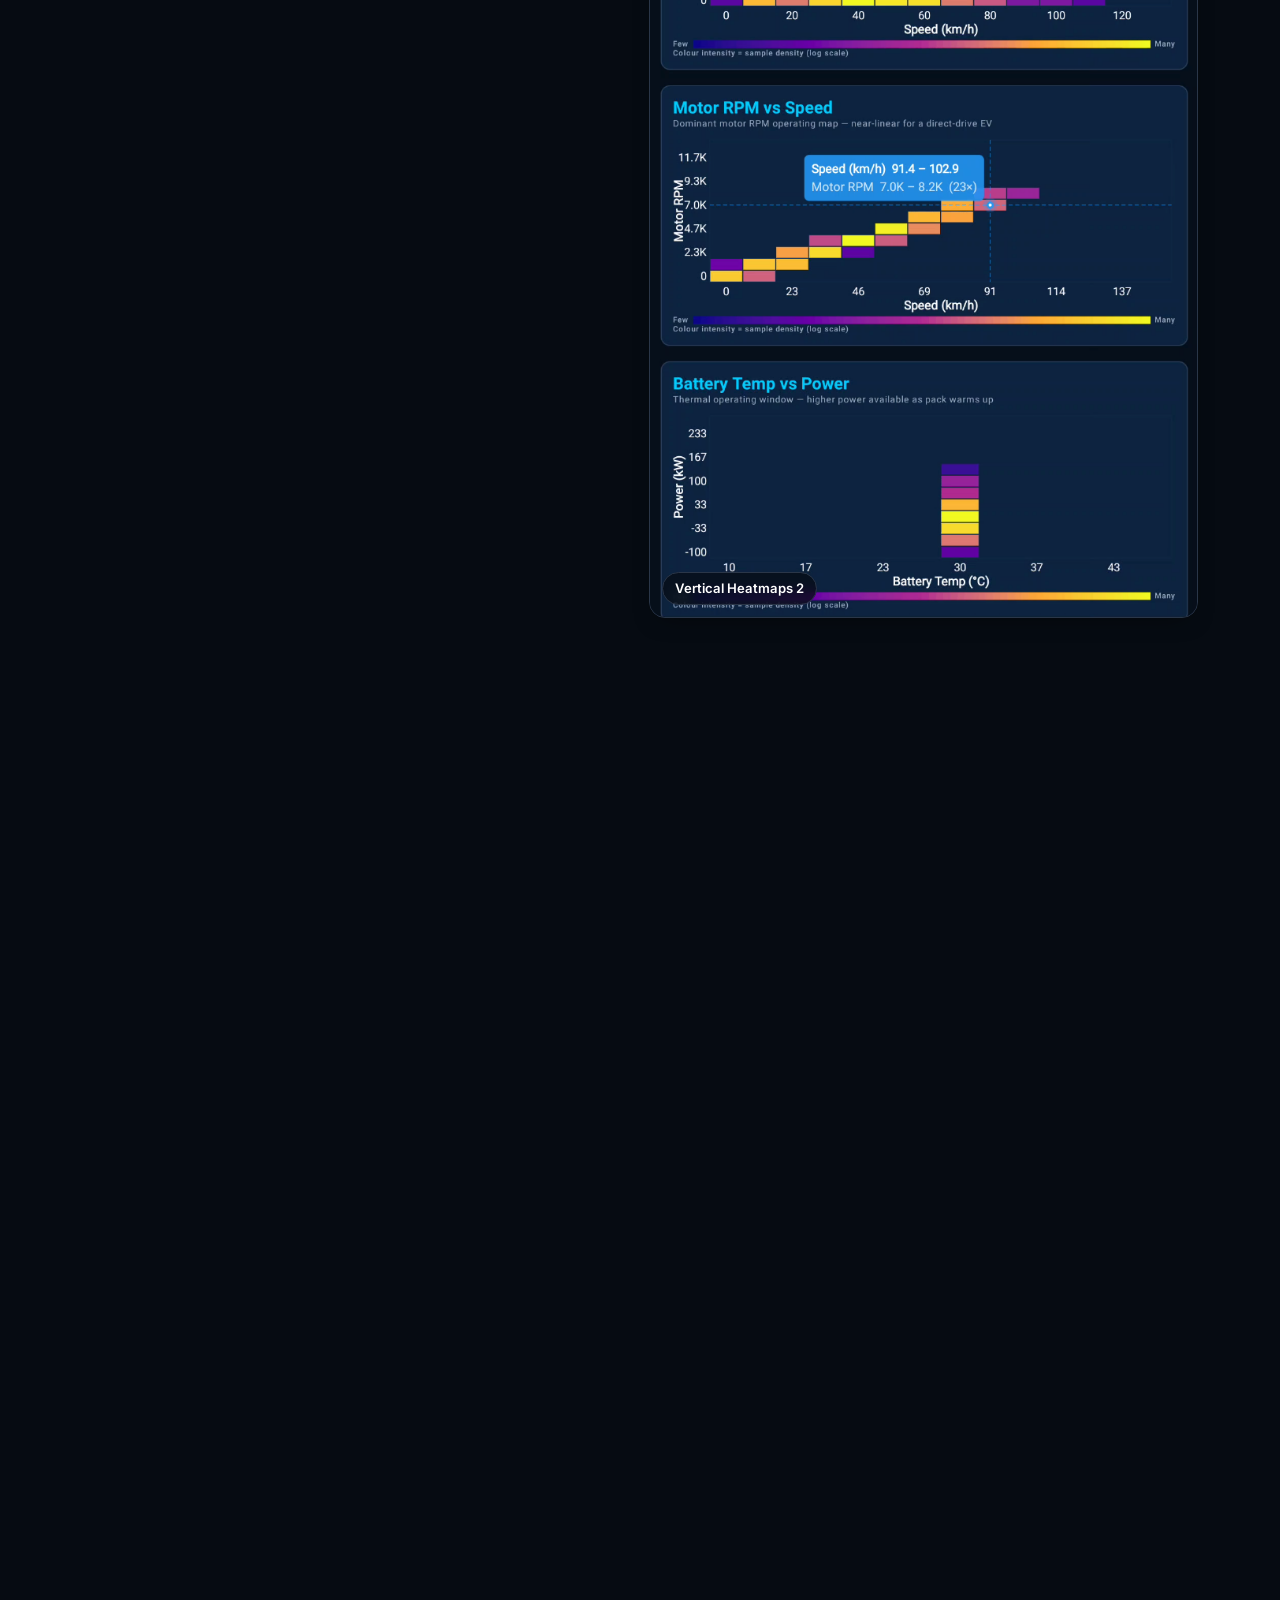
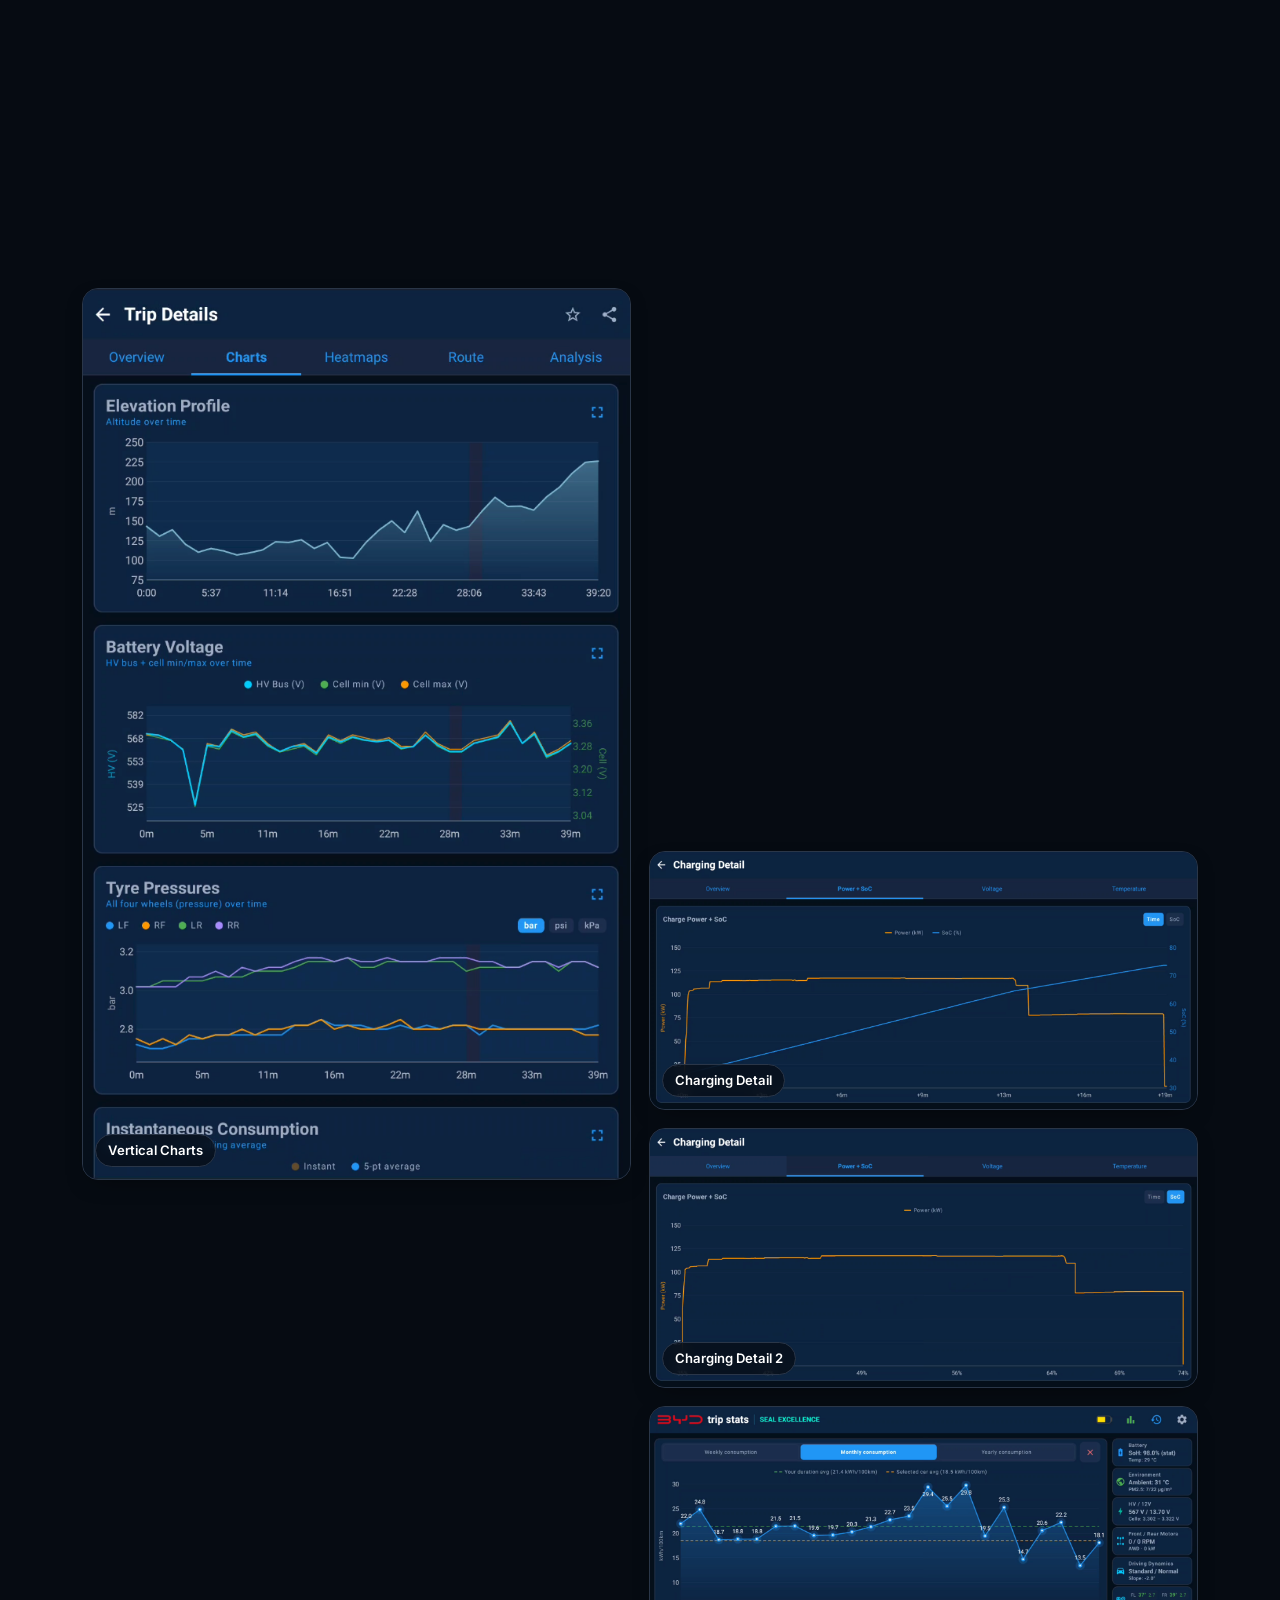
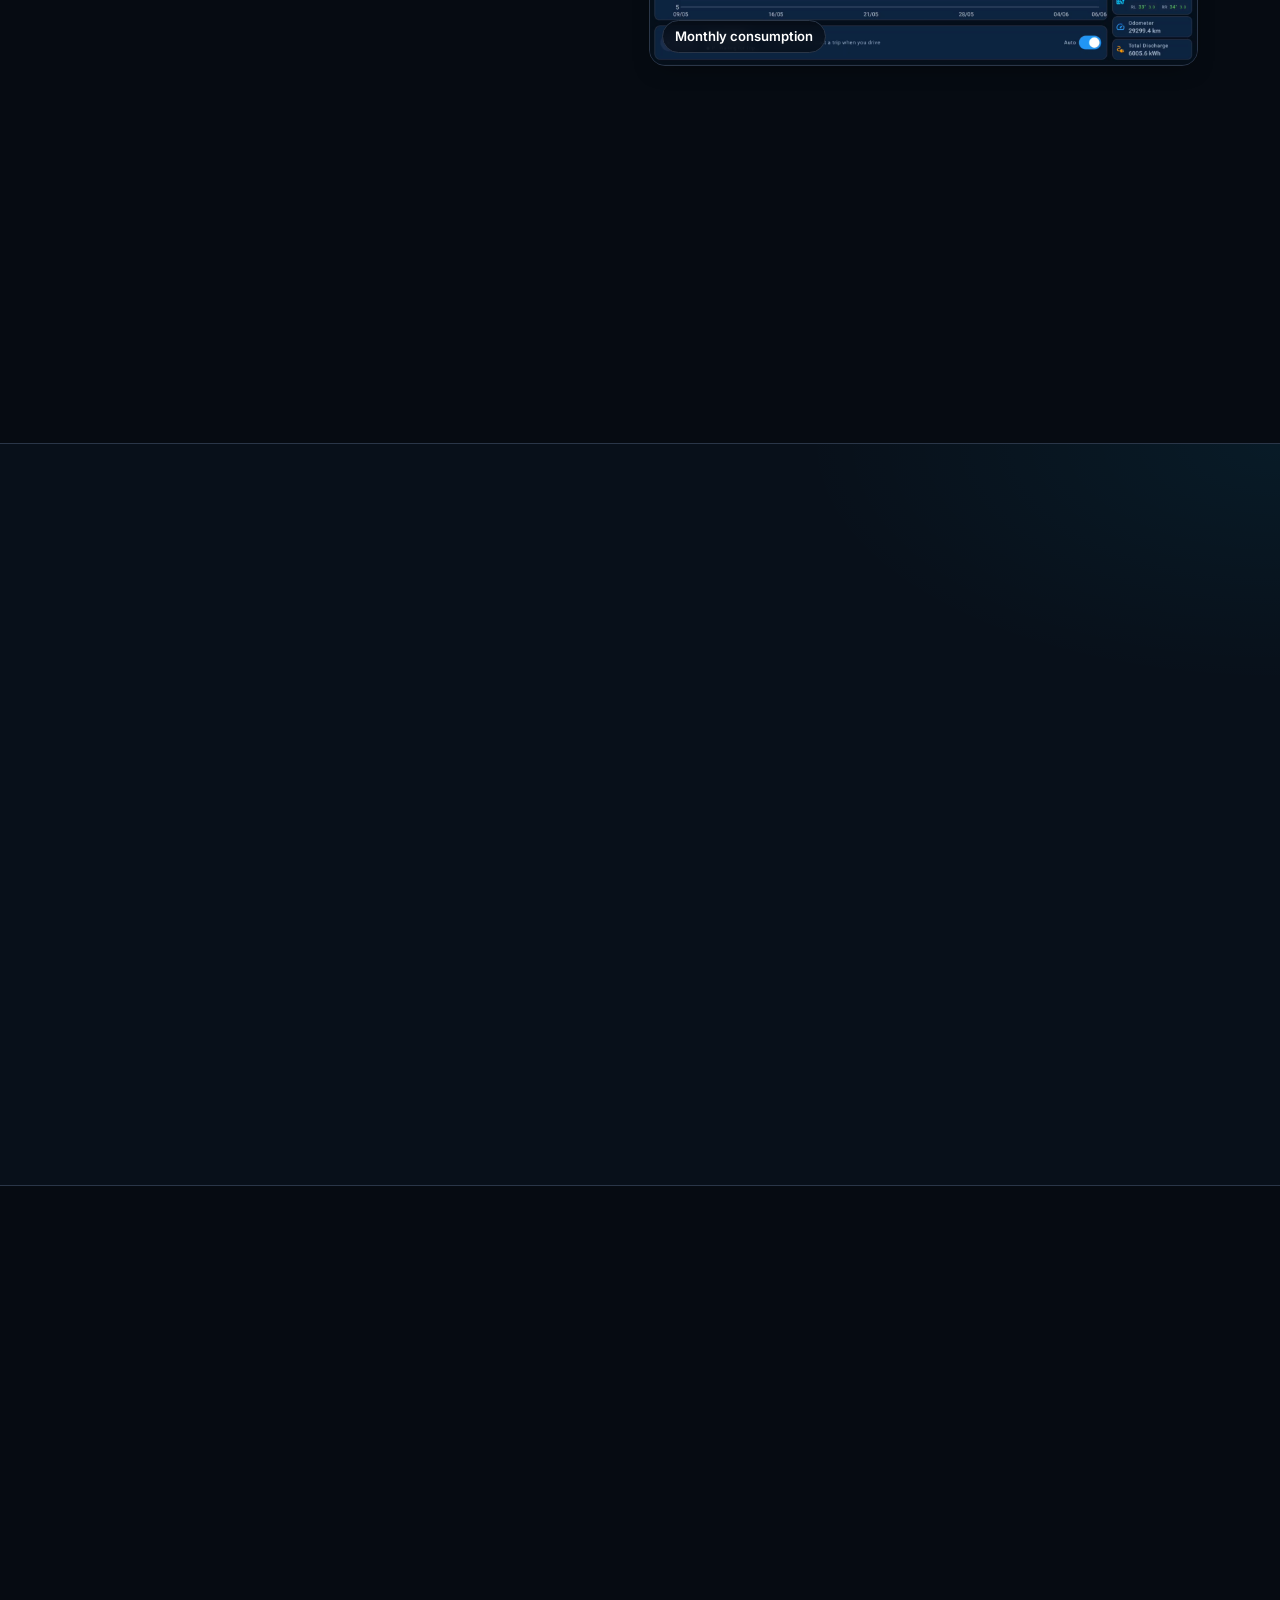
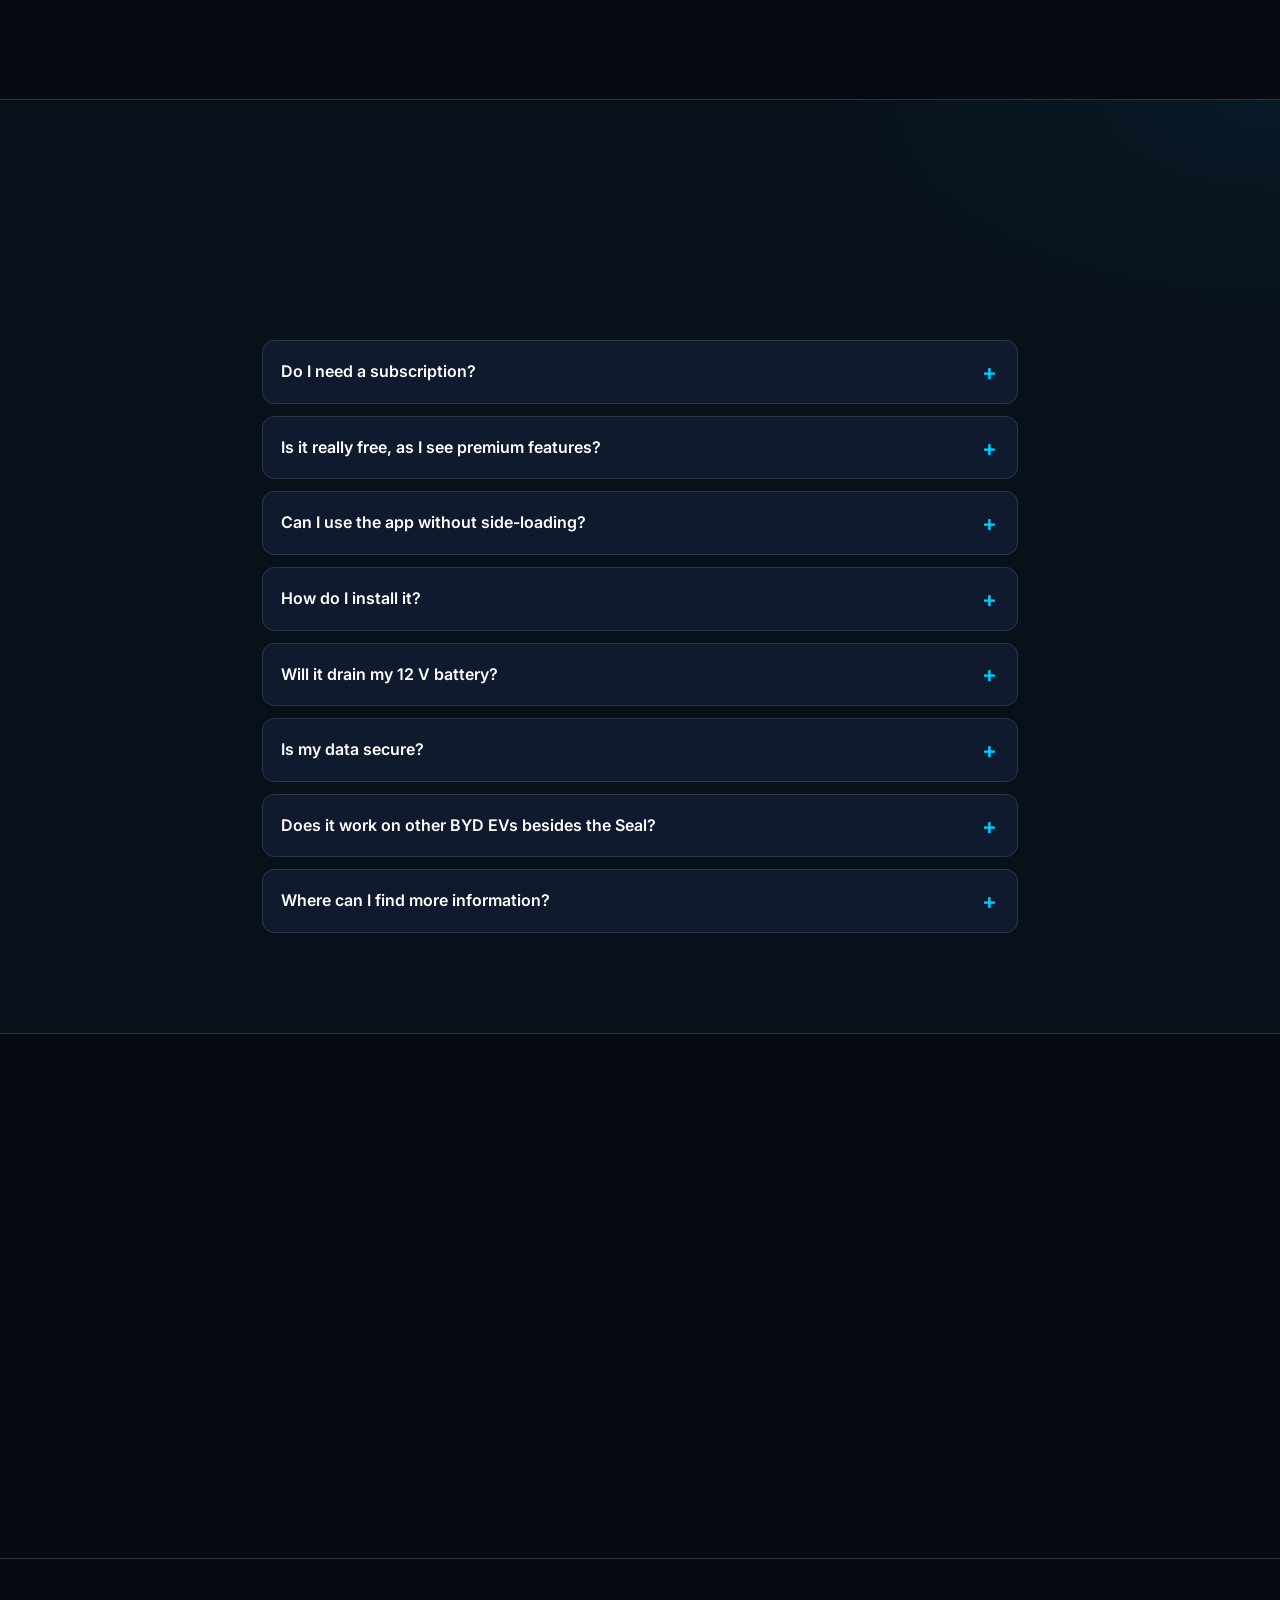
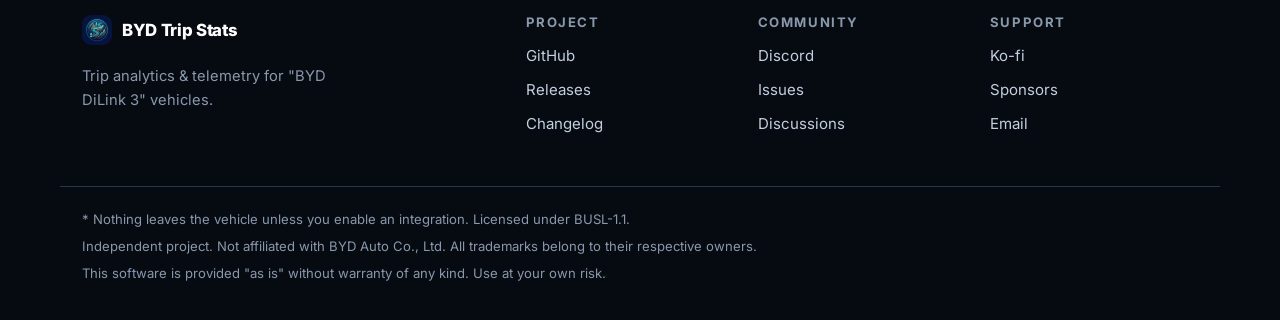
==== commit d51d8754: "Fix closing tag" ====
--- a/website/index.html
+++ b/website/index.html
@@ -200,6 +200,7 @@
           <img class="js-shot" src="assets/screenshots/range-projection.png" alt="Live range projection view" loading="lazy" width="800" height="500" />
         </figure>
       </div>
+      </div>
     </div>
   </section>
 
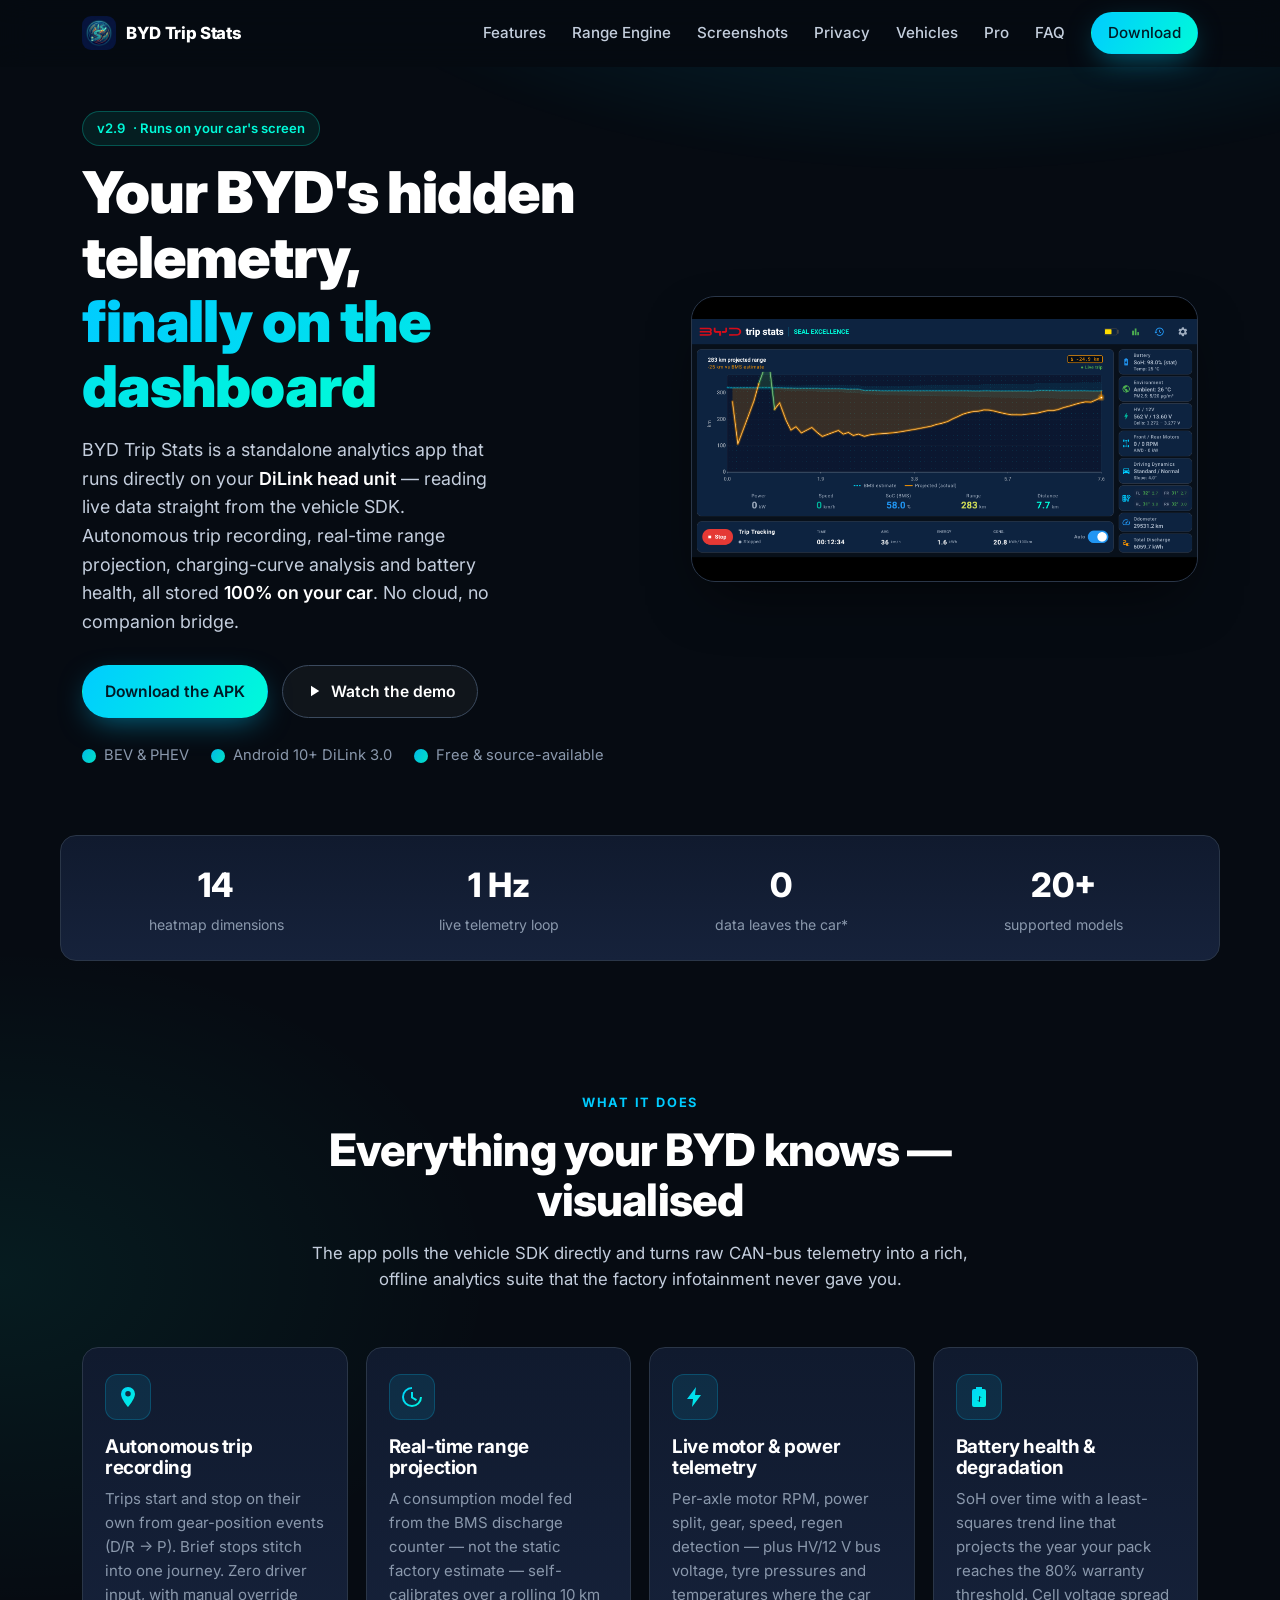
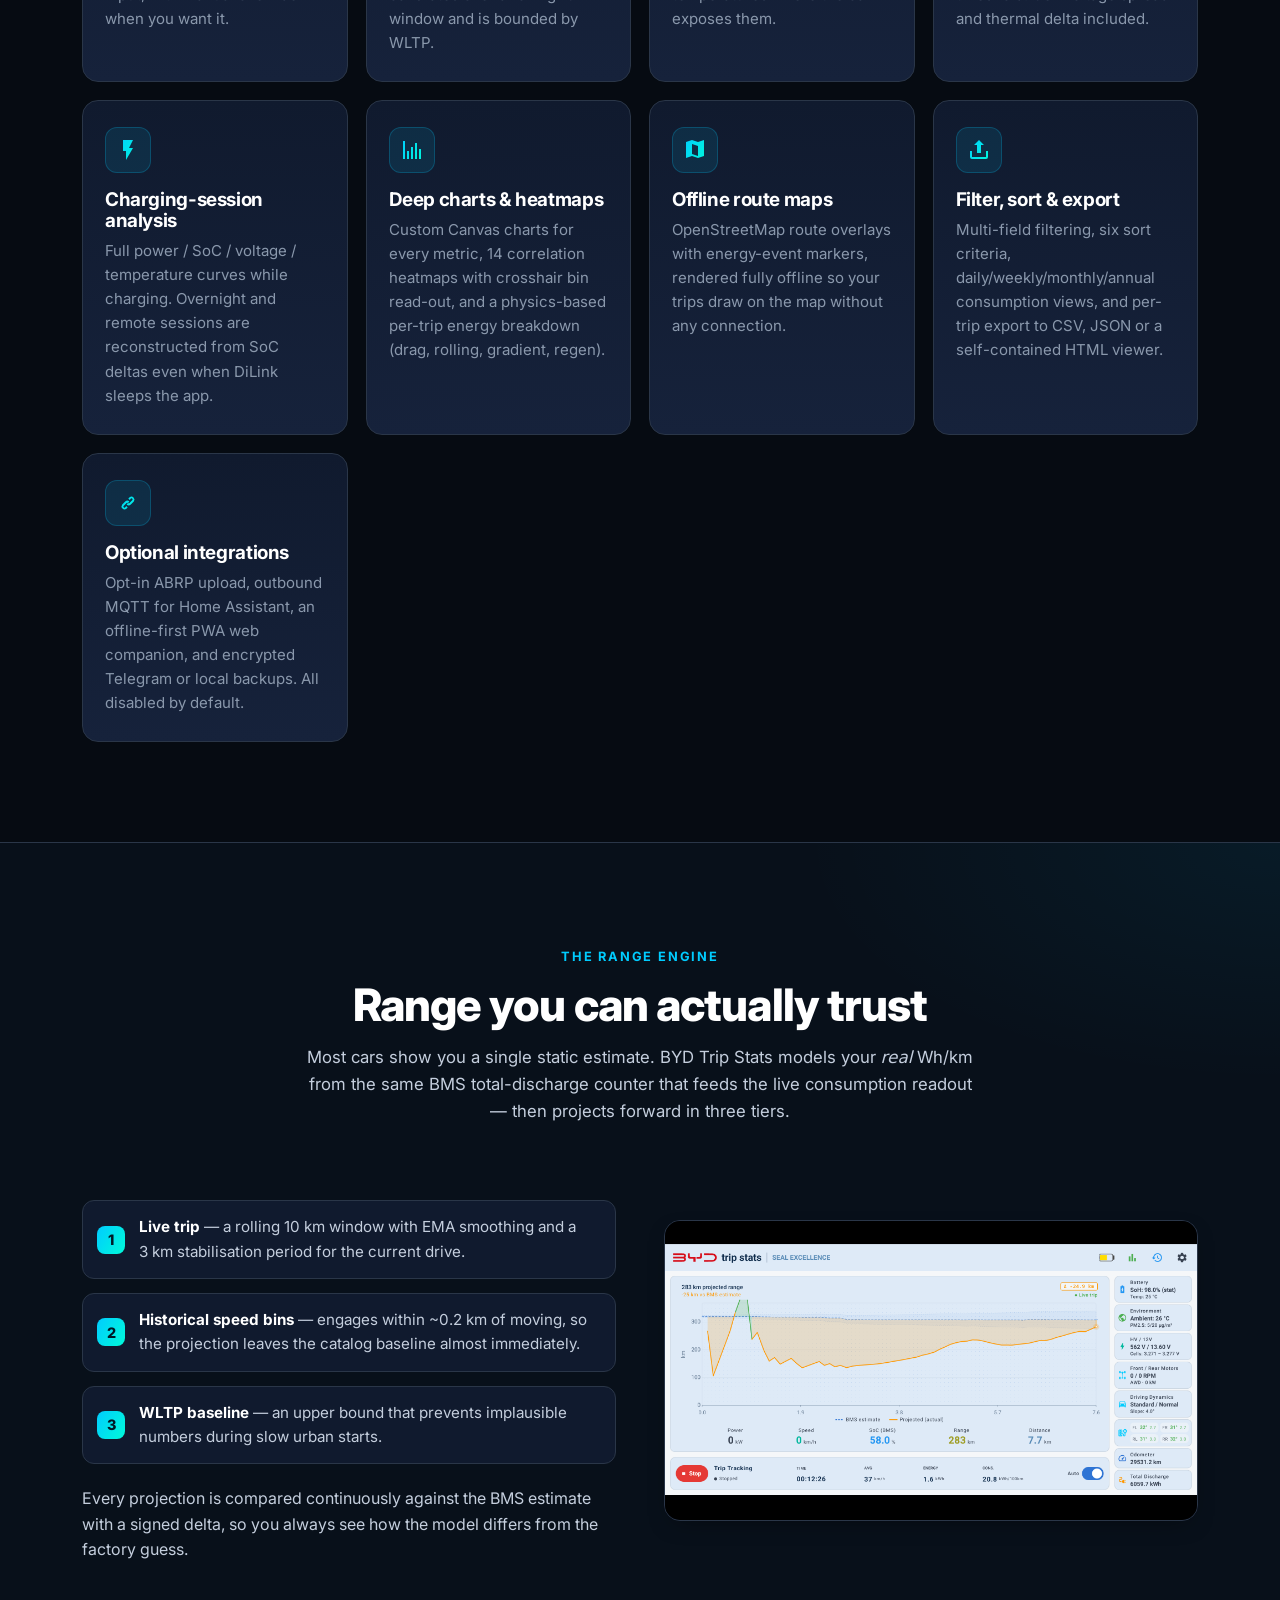
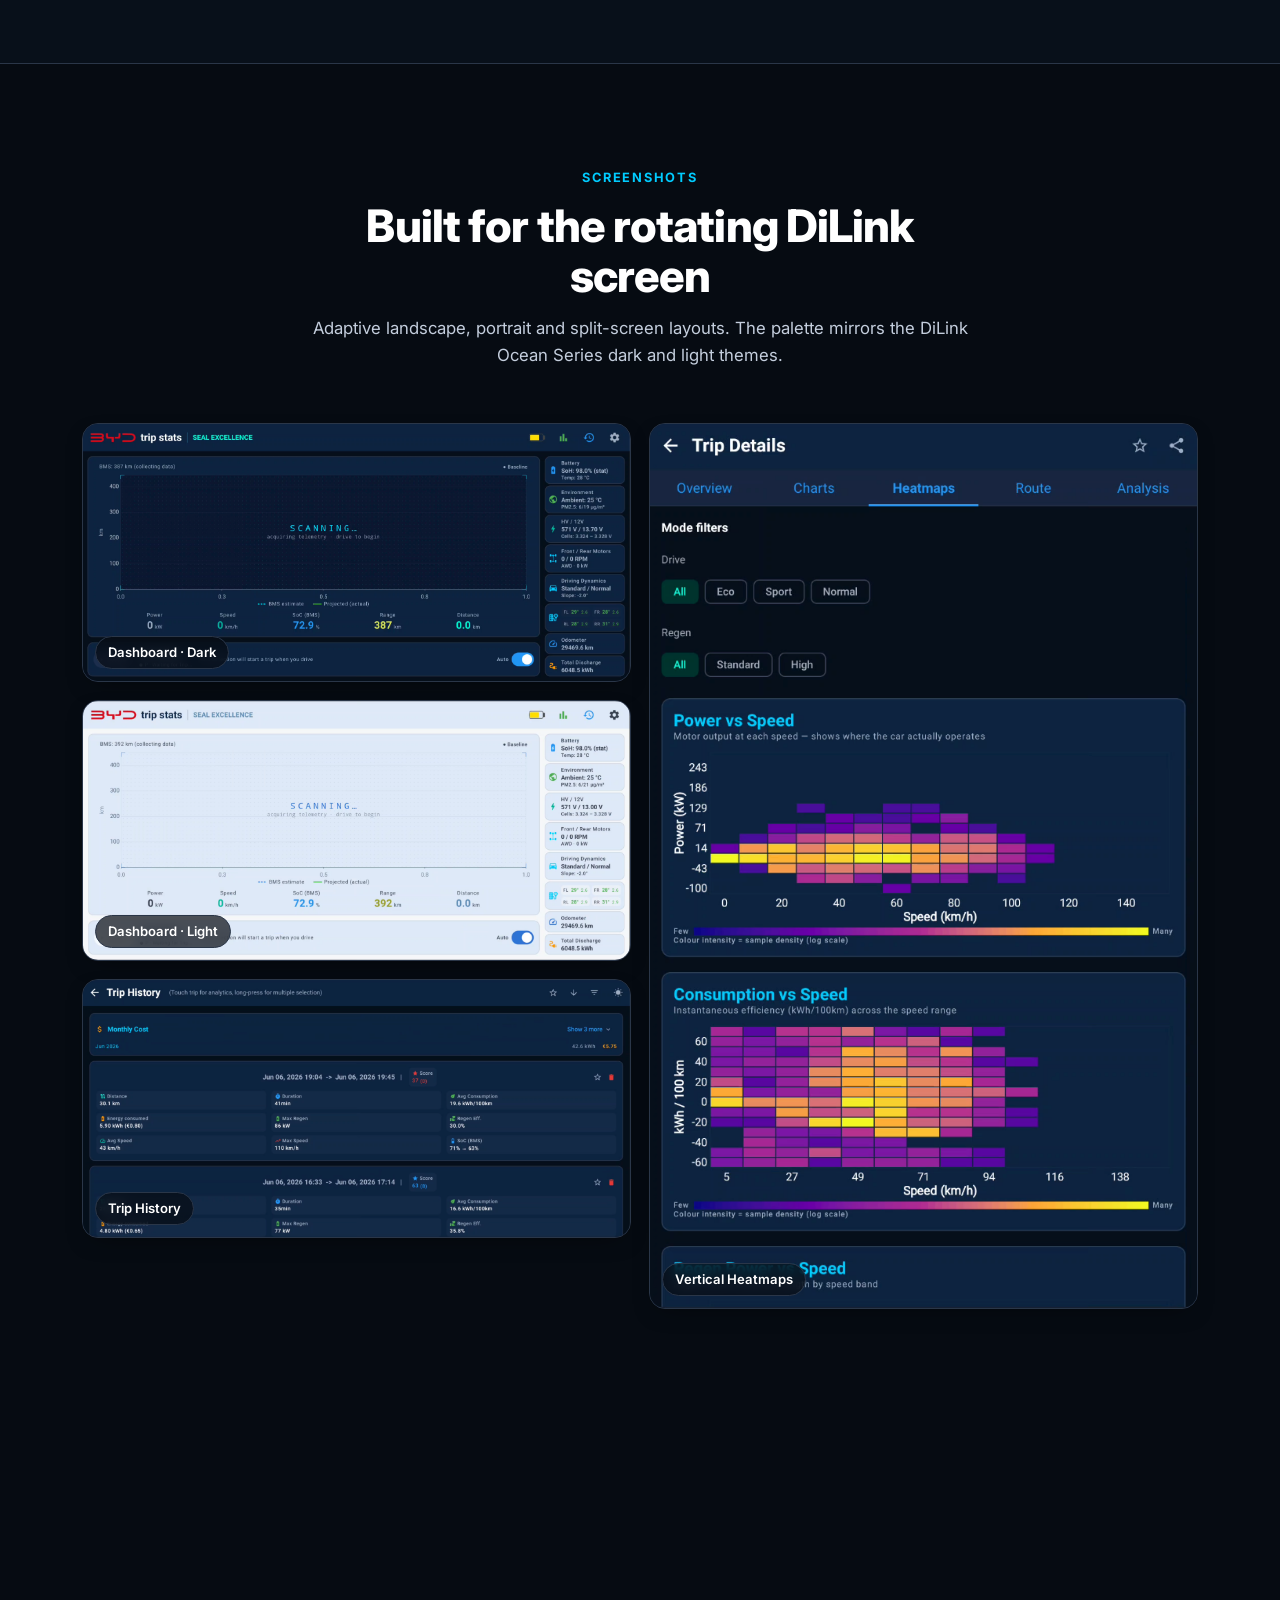
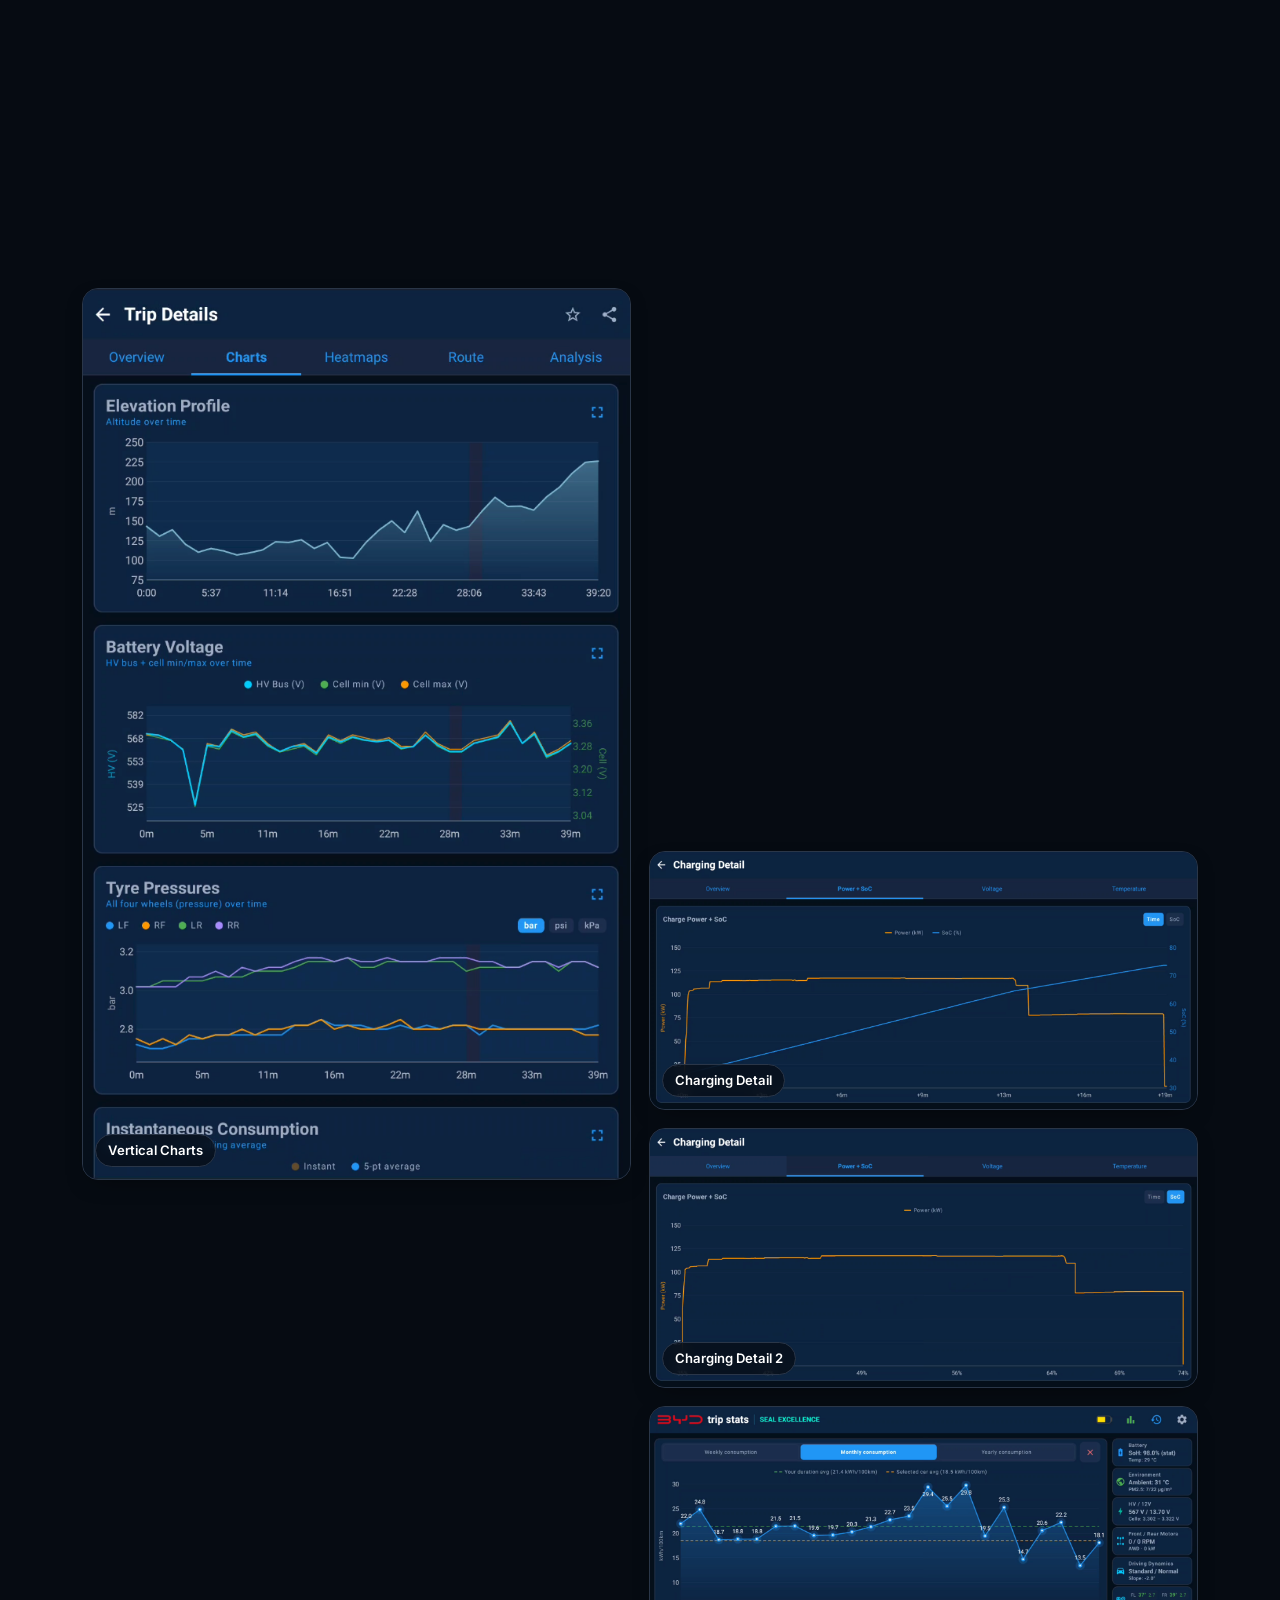
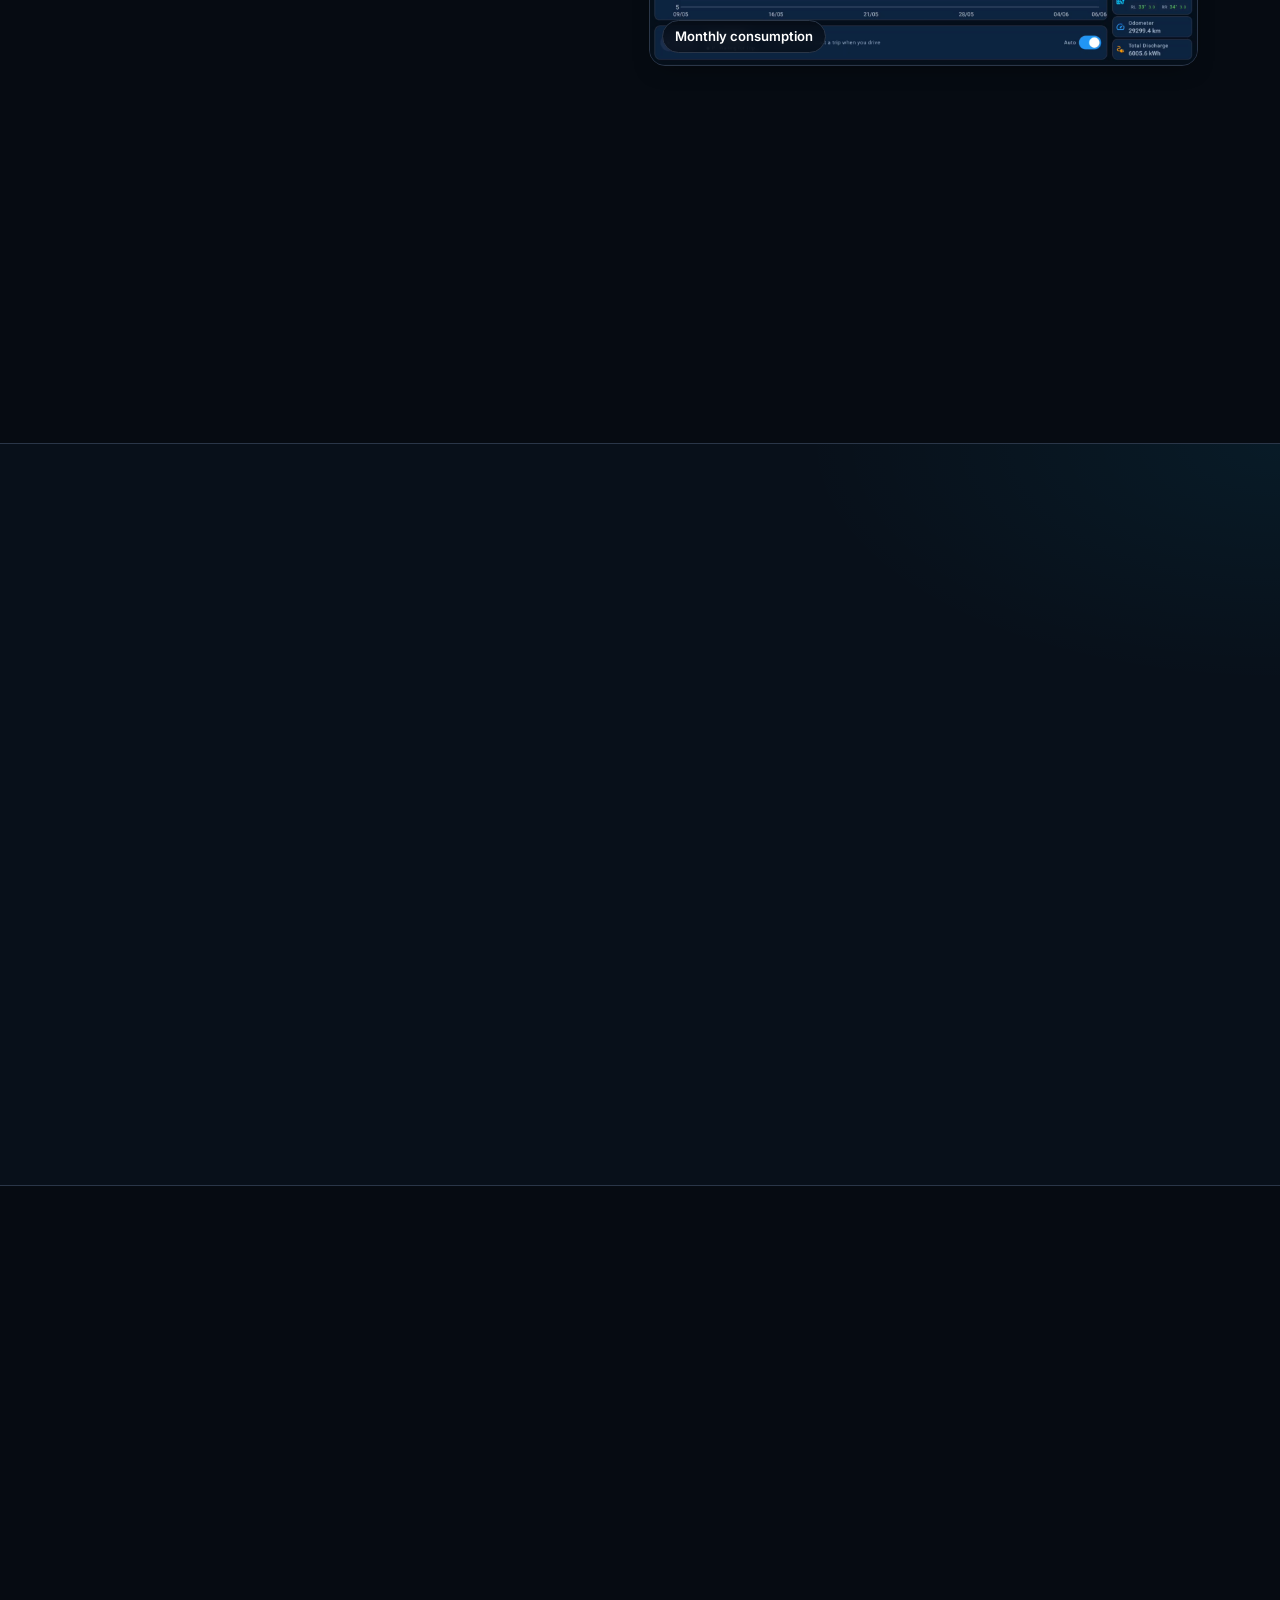
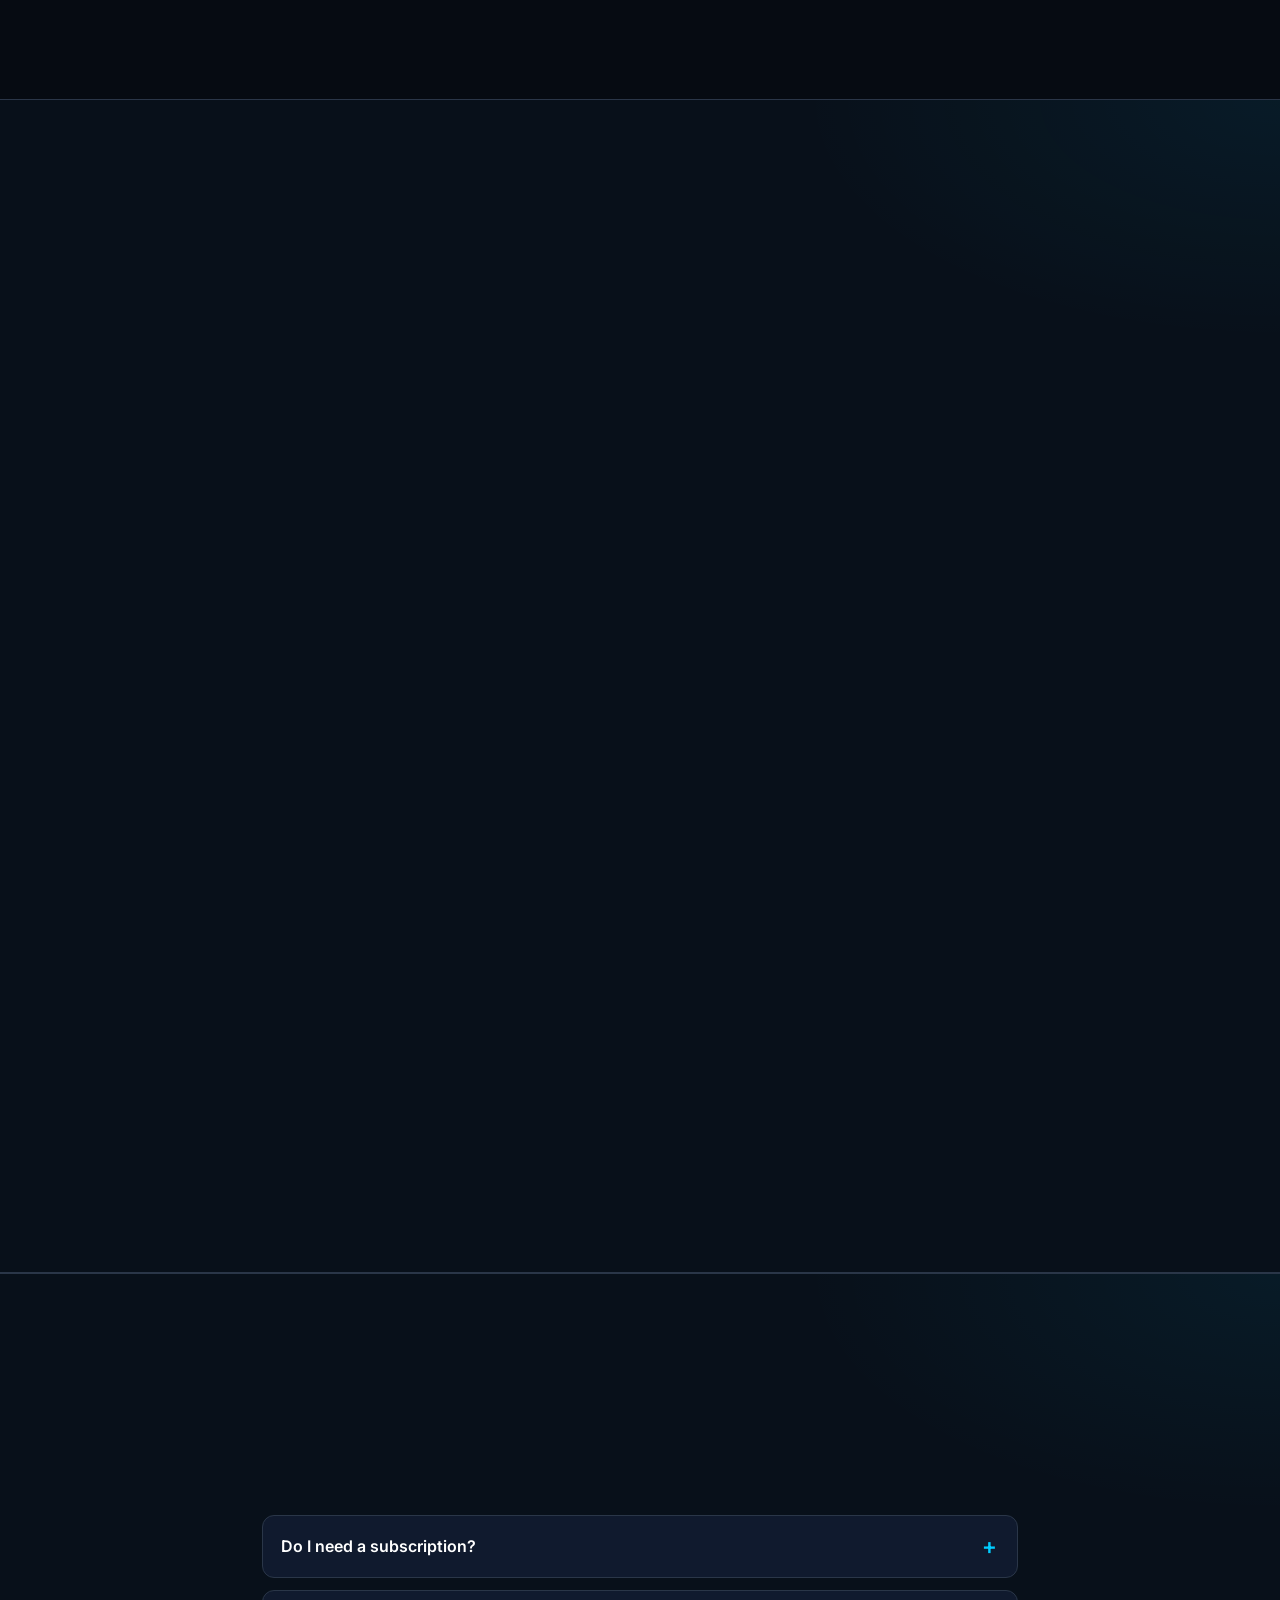
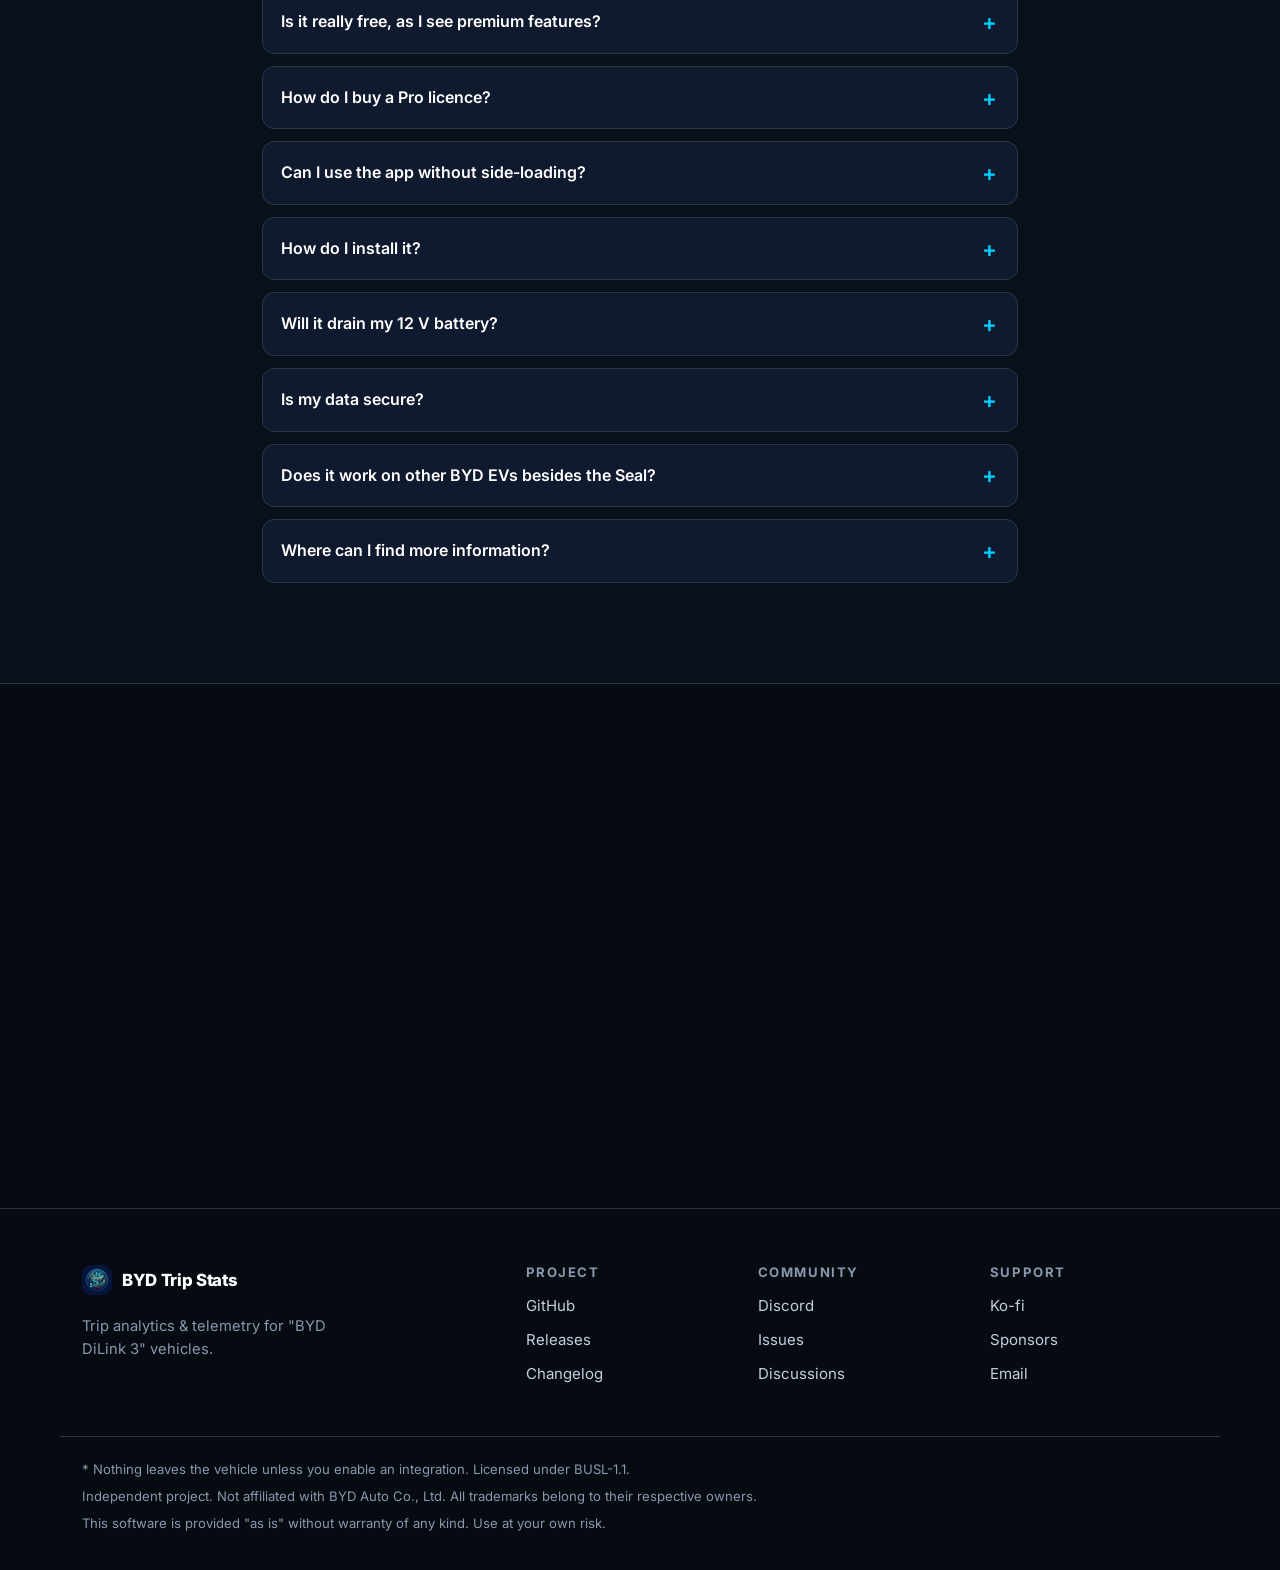
==== commit da13fa05: "Add pro features to website" ====
--- a/website/index.html
+++ b/website/index.html
@@ -4,12 +4,12 @@
   <meta charset="UTF-8" />
   <meta name="viewport" content="width=device-width, initial-scale=1.0" />
   <title>BYD Trip Stats — Trip Analytics & Telemetry for BYD DiLink 3</title>
-  <meta name="description" content="A standalone in-car analytics dashboard that runs on your BYD DiLink head unit. Live telemetry, autonomous trip recording, real-time range projection, charging analysis and battery health — 100% on-device, no cloud." />
+  <meta name="description" content="A standalone in-car analytics dashboard that runs on your BYD DiLink head unit. Live telemetry, autonomous trip recording, real-time range projection, charging analysis and battery health — 100% on-device, no cloud. Free, with an optional one-time €9.99 Pro unlock (battery-health report, SD-card backup & more)." />
 
   <!-- Open Graph / social -->
   <meta property="og:type" content="website" />
   <meta property="og:title" content="BYD Trip Stats — Trip Analytics for BYD DiLink" />
-  <meta property="og:description" content="Live telemetry, autonomous trips, real-time range projection and battery health — running right on your car's screen. 100% local." />
+  <meta property="og:description" content="Live telemetry, autonomous trips, real-time range projection and battery health — running right on your car's screen. 100% local. Free, with an optional €9.99 Pro unlock." />
   <meta property="og:image" content="assets/screenshots/og-cover.png" />
   <meta property="og:url" content="https://bydtripstats.pages.dev/" />
   <meta name="twitter:card" content="summary_large_image" />
@@ -37,6 +37,7 @@
         <a href="#screens">Screenshots</a>
         <a href="#privacy">Privacy</a>
         <a href="#vehicles">Vehicles</a>
+        <a href="#pro">Pro</a>
         <a href="#faq">FAQ</a>
         <a class="btn btn--primary btn--small" href="https://github.com/angoikon/byd-trip-stats/releases" target="_blank" rel="noopener">Download</a>
       </nav>
@@ -347,6 +348,70 @@
     </div>
   </section>
 
+  <!-- ───────────────────────── Pro / Premium ───────────────────────── -->
+  <section class="section section--alt" id="pro">
+    <div class="container">
+      <header class="section__head">
+        <span class="eyebrow">BYD Trip Stats Pro</span>
+        <h2>Optional extras — a way to say thanks</h2>
+        <p>The whole app is free and stays free. <strong>Pro</strong> is a one-time unlock for a few
+           premium extras — mostly a thank-you that helps fund development. It's verified entirely
+           <strong>on-device</strong>: no account, no subscription, nothing leaves your car.</p>
+      </header>
+
+      <div class="features">
+        <article class="card">
+          <div class="card__icon" data-i="battery"></div>
+          <h3>Cell imbalance alert <span class="pro-badge">Pro</span></h3>
+          <p>Get notified when your pack's cell-voltage spread stays above a limit you set — an early
+             warning for a weak or failing cell, watched while you drive or charge.</p>
+        </article>
+
+        <article class="card">
+          <div class="card__icon" data-i="chart"></div>
+          <h3>Battery health report <span class="pro-badge">Pro</span></h3>
+          <p>Export a printable <strong>PDF or HTML</strong> report of your State of Health, decline
+             rate and the projected date you hit 80% — useful evidence for resale or a warranty claim.</p>
+        </article>
+
+        <article class="card">
+          <div class="card__icon" data-i="export"></div>
+          <h3>SD-card backup <span class="pro-badge">Pro</span></h3>
+          <p>Save the full trip database to a folder on a removable SD card — off-device redundancy
+             that survives an app uninstall and can be read on any computer.</p>
+        </article>
+
+        <article class="card">
+          <div class="card__icon" data-i="map"></div>
+          <h3>Dashboard screenshots <span class="pro-badge">Pro</span></h3>
+          <p>Tap the BYD logo to save a pixel-perfect screenshot of the live dashboard straight to your
+             Downloads — handy for sharing your screen.</p>
+        </article>
+      </div>
+
+      <div class="split">
+        <div class="split__copy">
+          <span class="pill">One-time · Lifetime · Per vehicle</span>
+          <h2 class="grad">€9.99</h2>
+          <p>Pay once, unlocked forever on that car — no subscription, no account. The code is tied to
+             your vehicle, so it only ever unlocks the car it was bought for.</p>
+          <div class="hero__cta">
+            <a class="btn btn--primary" href="https://github.com/angoikon/byd-trip-stats/releases" target="_blank" rel="noopener">Get the app</a>
+            <a class="btn btn--ghost" href="mailto:bydtripstats@gmail.com?subject=BYD%20Trip%20Stats%20Pro%20unlock%20request">Email to buy</a>
+          </div>
+        </div>
+        <div class="split__copy">
+          <ol class="steps">
+            <li><b>Install the free app</b> and open Settings → Preferences → BYD Trip Stats Pro.</li>
+            <li><b>Scan the on-screen QR</b> with your phone (or copy your Vehicle ID) to email it to bydtripstats@gmail.com.</li>
+            <li><b>You'll get a reply</b> with payment instructions (€9.99) and a personal unlock code.</li>
+            <li><b>Paste the code in</b> — Pro unlocks for your car, for good.</li>
+          </ol>
+        </div>
+      </div>
+    </div>
+  </section>
+
   <!-- ───────────────────────── FAQ ───────────────────────── -->
   <section class="section section--alt" id="faq">
     <div class="container container--narrow">
@@ -365,7 +430,16 @@
           <summary>Is it really free, as I see premium features?</summary>
           <p>Yes, the app is completely free for personal use. Premium features are essentially for
              those users who wanted to show their gratitude for the work put into the project. Those premium
-             features will remain as a "good thing to have" but will not be a part of the app's core functionality.</p>
+             features will remain as a "good thing to have" but will not be a part of the app's core functionality.
+             Pro is a one-time <strong>€9.99</strong> unlock (lifetime, per vehicle) — see the <a href="#pro">Pro section</a> above for exactly what it includes.</p>
+        </details>
+        <details>
+          <summary>How do I buy a Pro licence?</summary>
+          <p>Install the free app, then open Settings → Preferences → BYD Trip Stats Pro and scan the
+             on-screen QR with your phone (or copy your Vehicle ID) to email it to
+             <a href="mailto:bydtripstats@gmail.com">bydtripstats@gmail.com</a>. You'll get a reply with
+             payment instructions (<strong>€9.99, one-time</strong>) and a personal unlock code to paste in.
+             The code is tied to your car, so it only unlocks that vehicle and survives app updates.</p>
         </details>
         <details>
           <summary>Can I use the app without side-loading?</summary>
--- a/website/styles.css
+++ b/website/styles.css
@@ -136,6 +136,14 @@
   font-size: .82rem; font-weight: 600; color: var(--teal);
   padding: 6px 14px; border-radius: 999px;
   background: rgba(0,250,217,.08); border: 1px solid rgba(0,250,217,.25);
+}
+
+/* Small "PRO" tag on premium feature cards */
+.pro-badge {
+  display: inline-block; vertical-align: middle; margin-left: 8px;
+  font-size: .6rem; font-weight: 800; letter-spacing: .09em; text-transform: uppercase;
+  color: #001a26; background: var(--grad-brand);
+  padding: 2px 7px; border-radius: 6px; line-height: 1.4;
 }
 
 .hero__cta { display: flex; flex-wrap: wrap; gap: 14px; margin-top: 28px; }
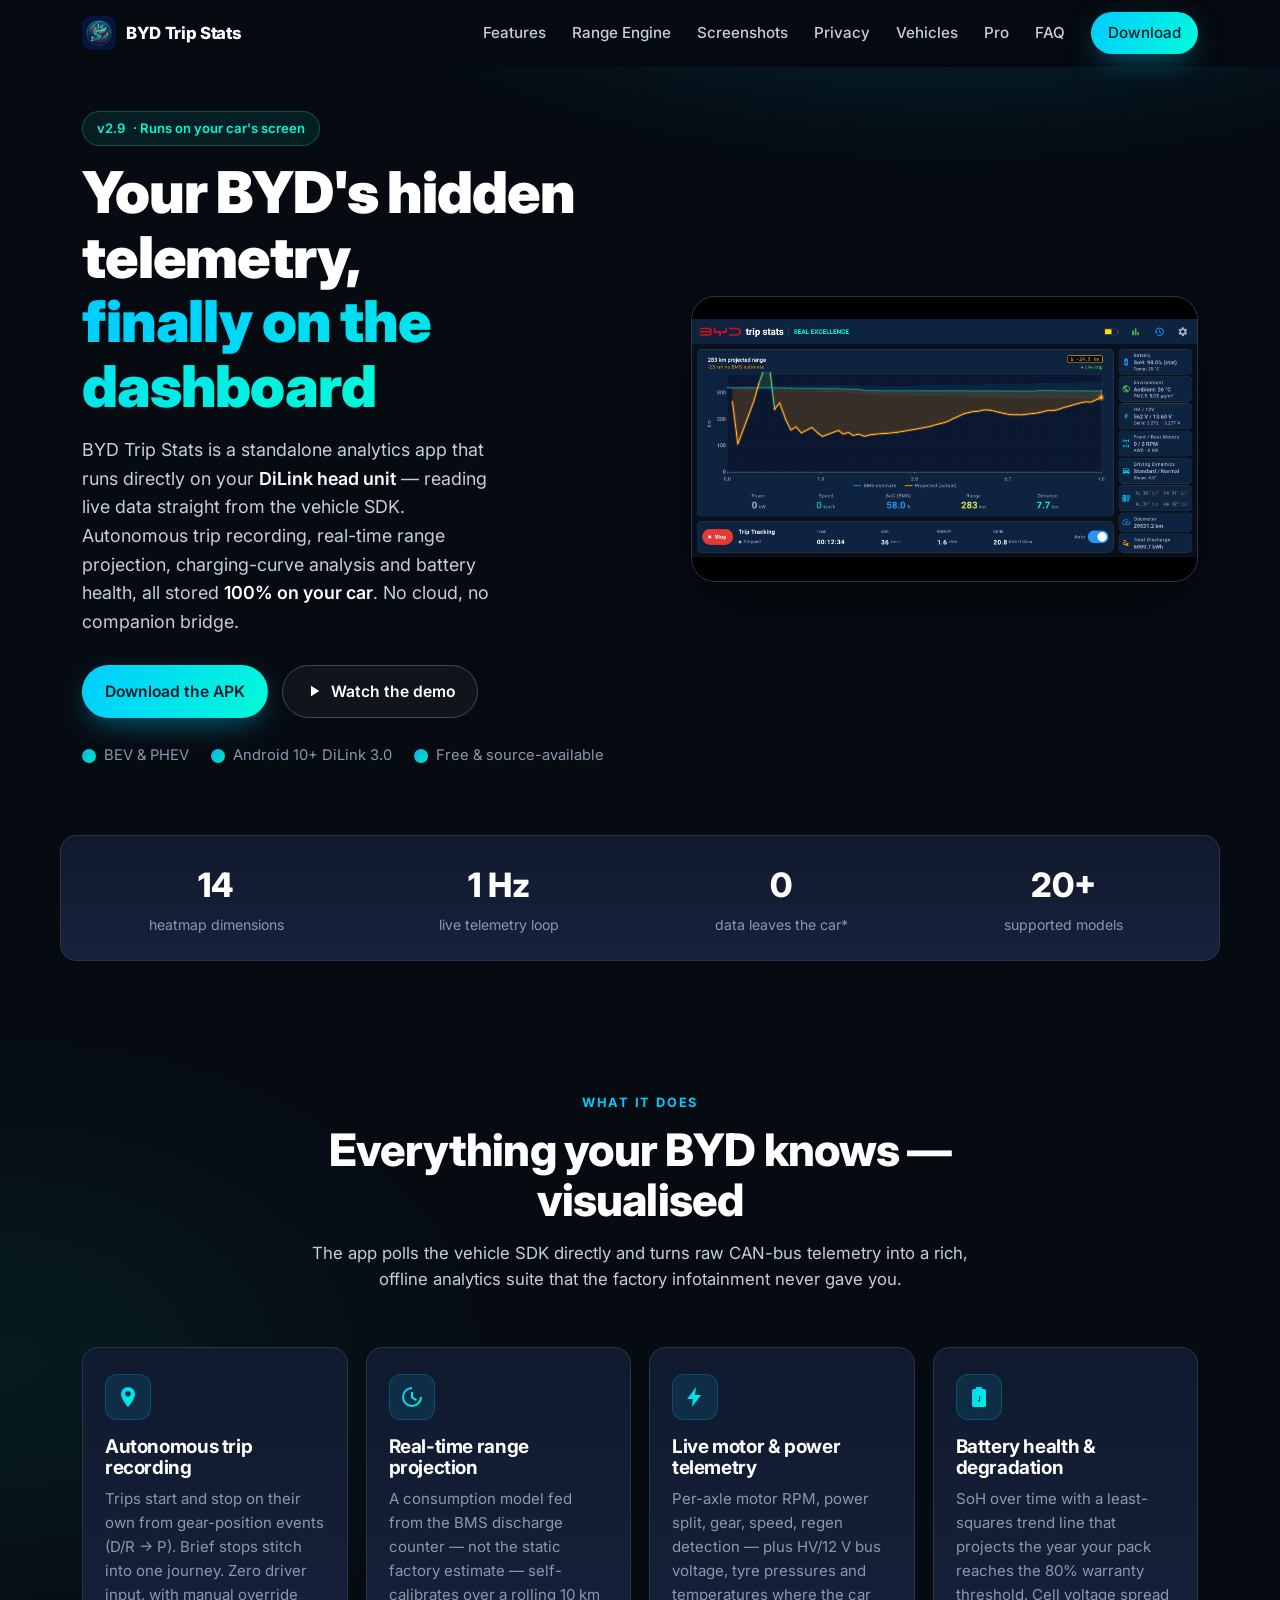
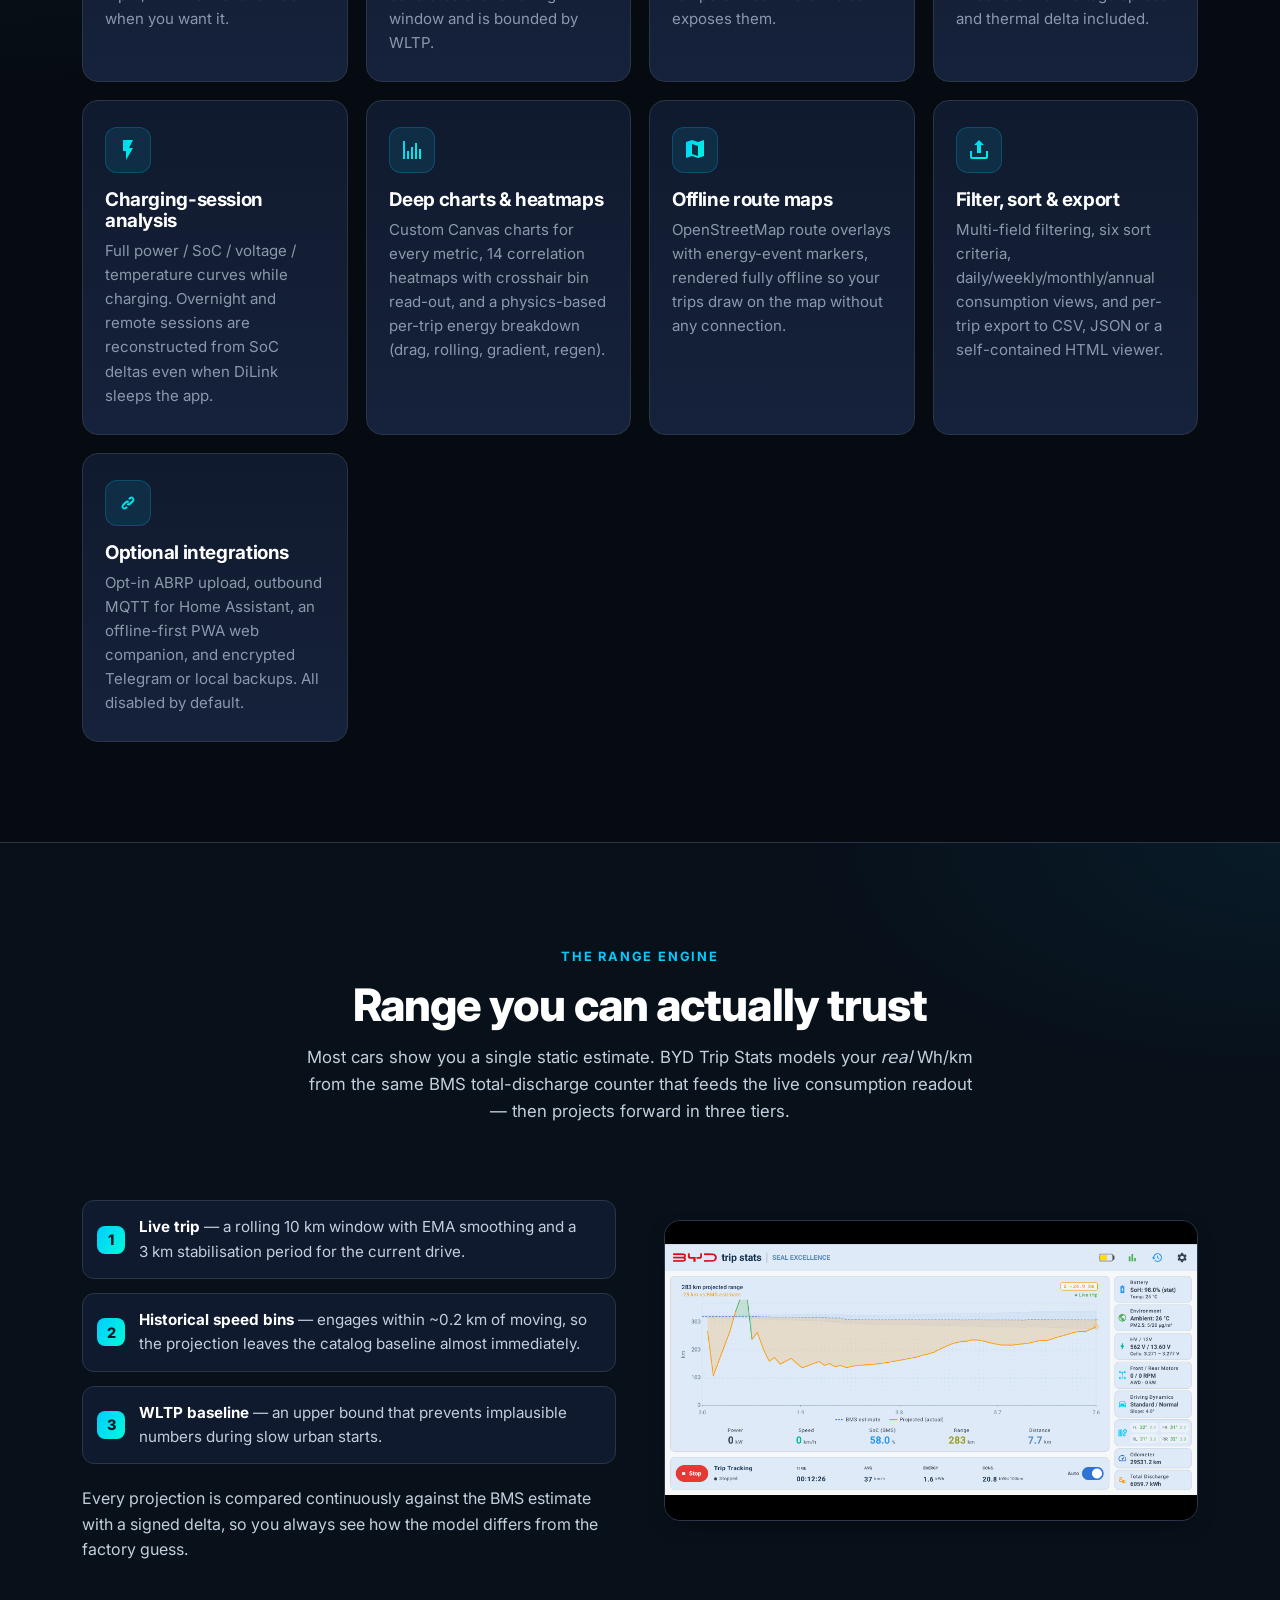
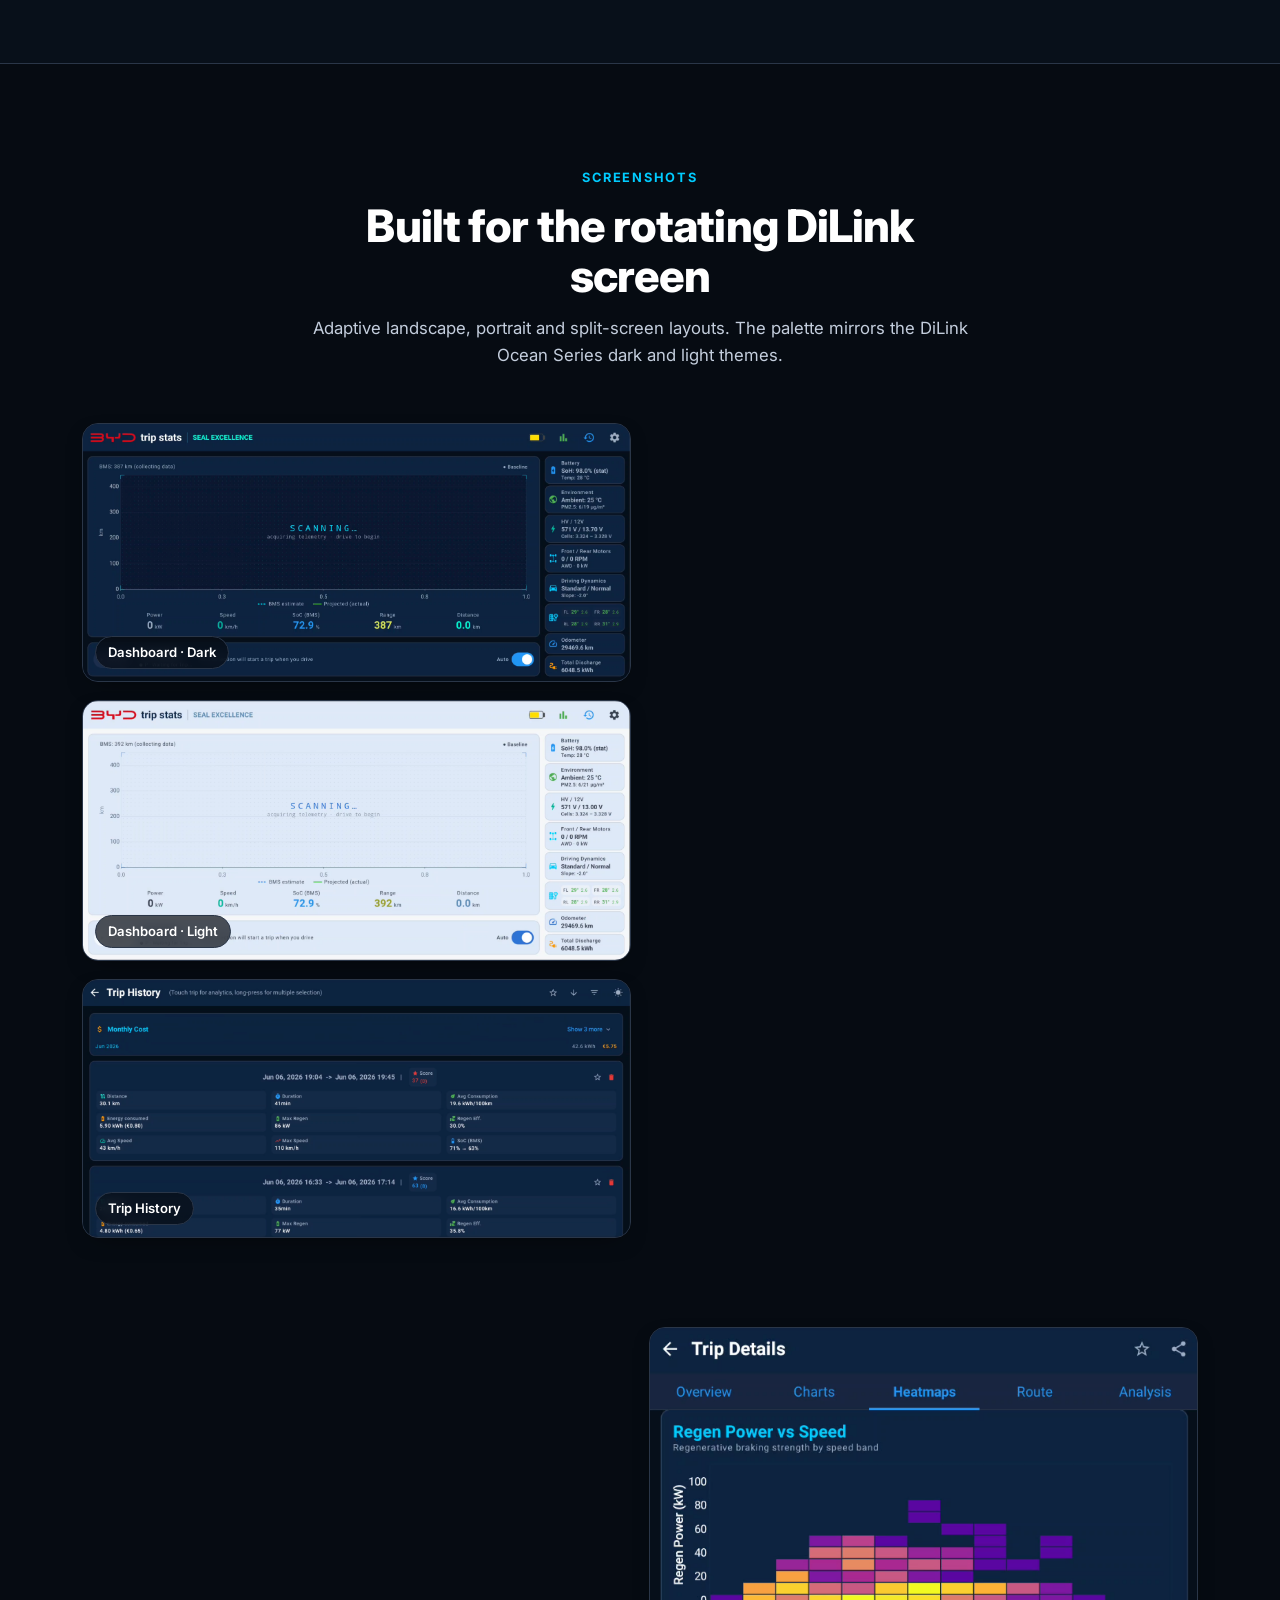
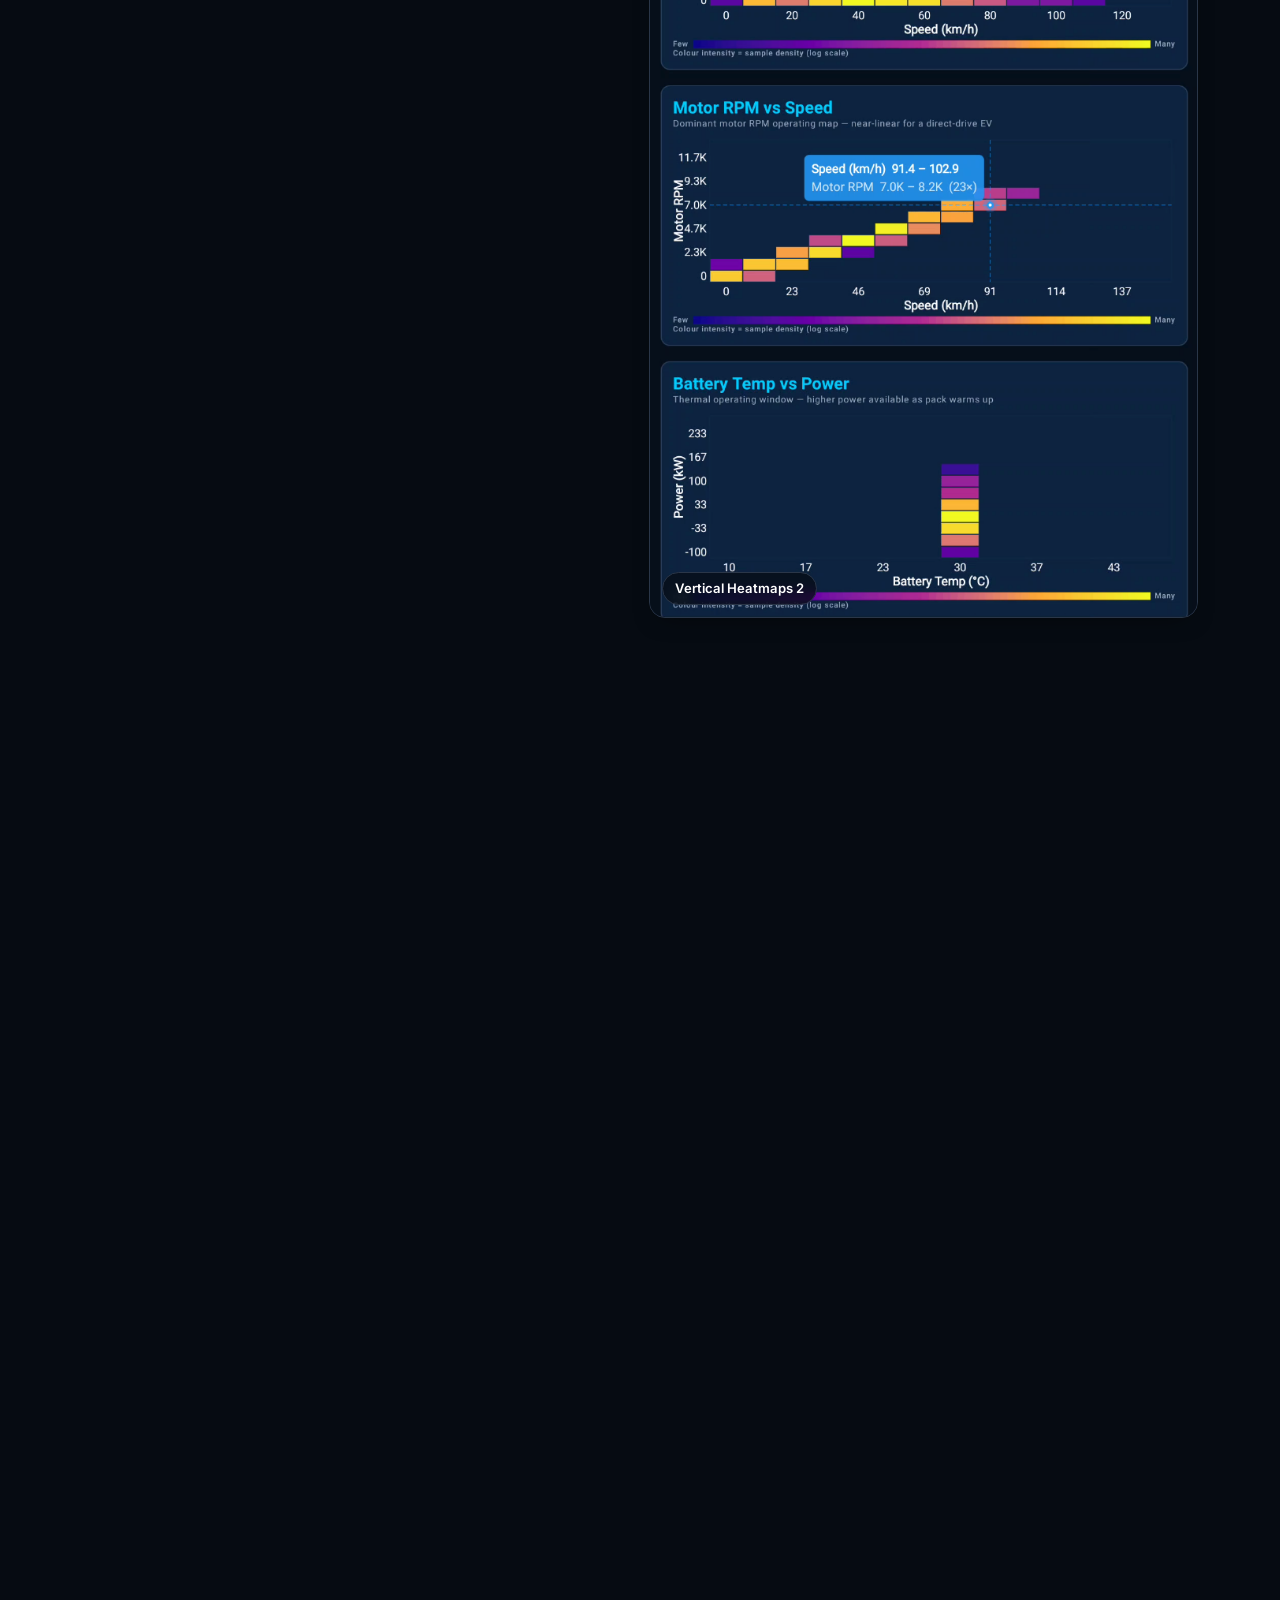
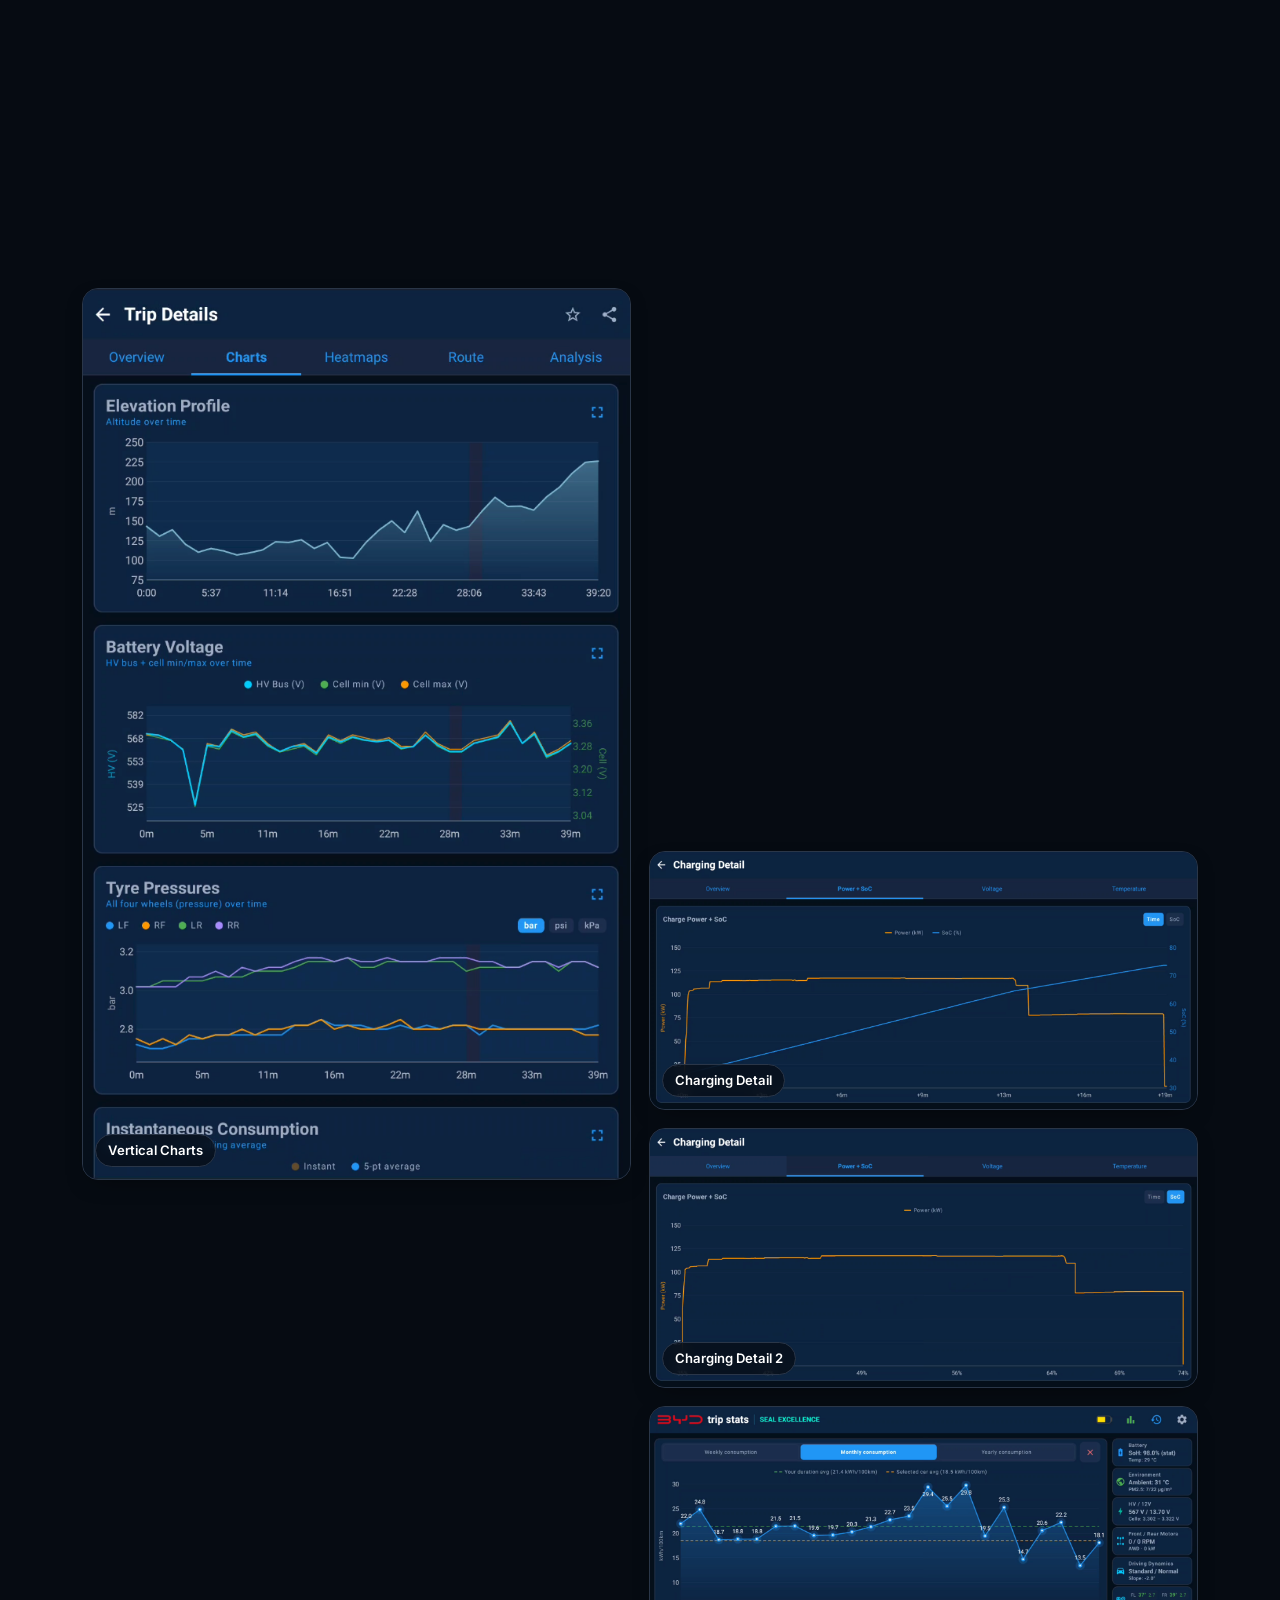
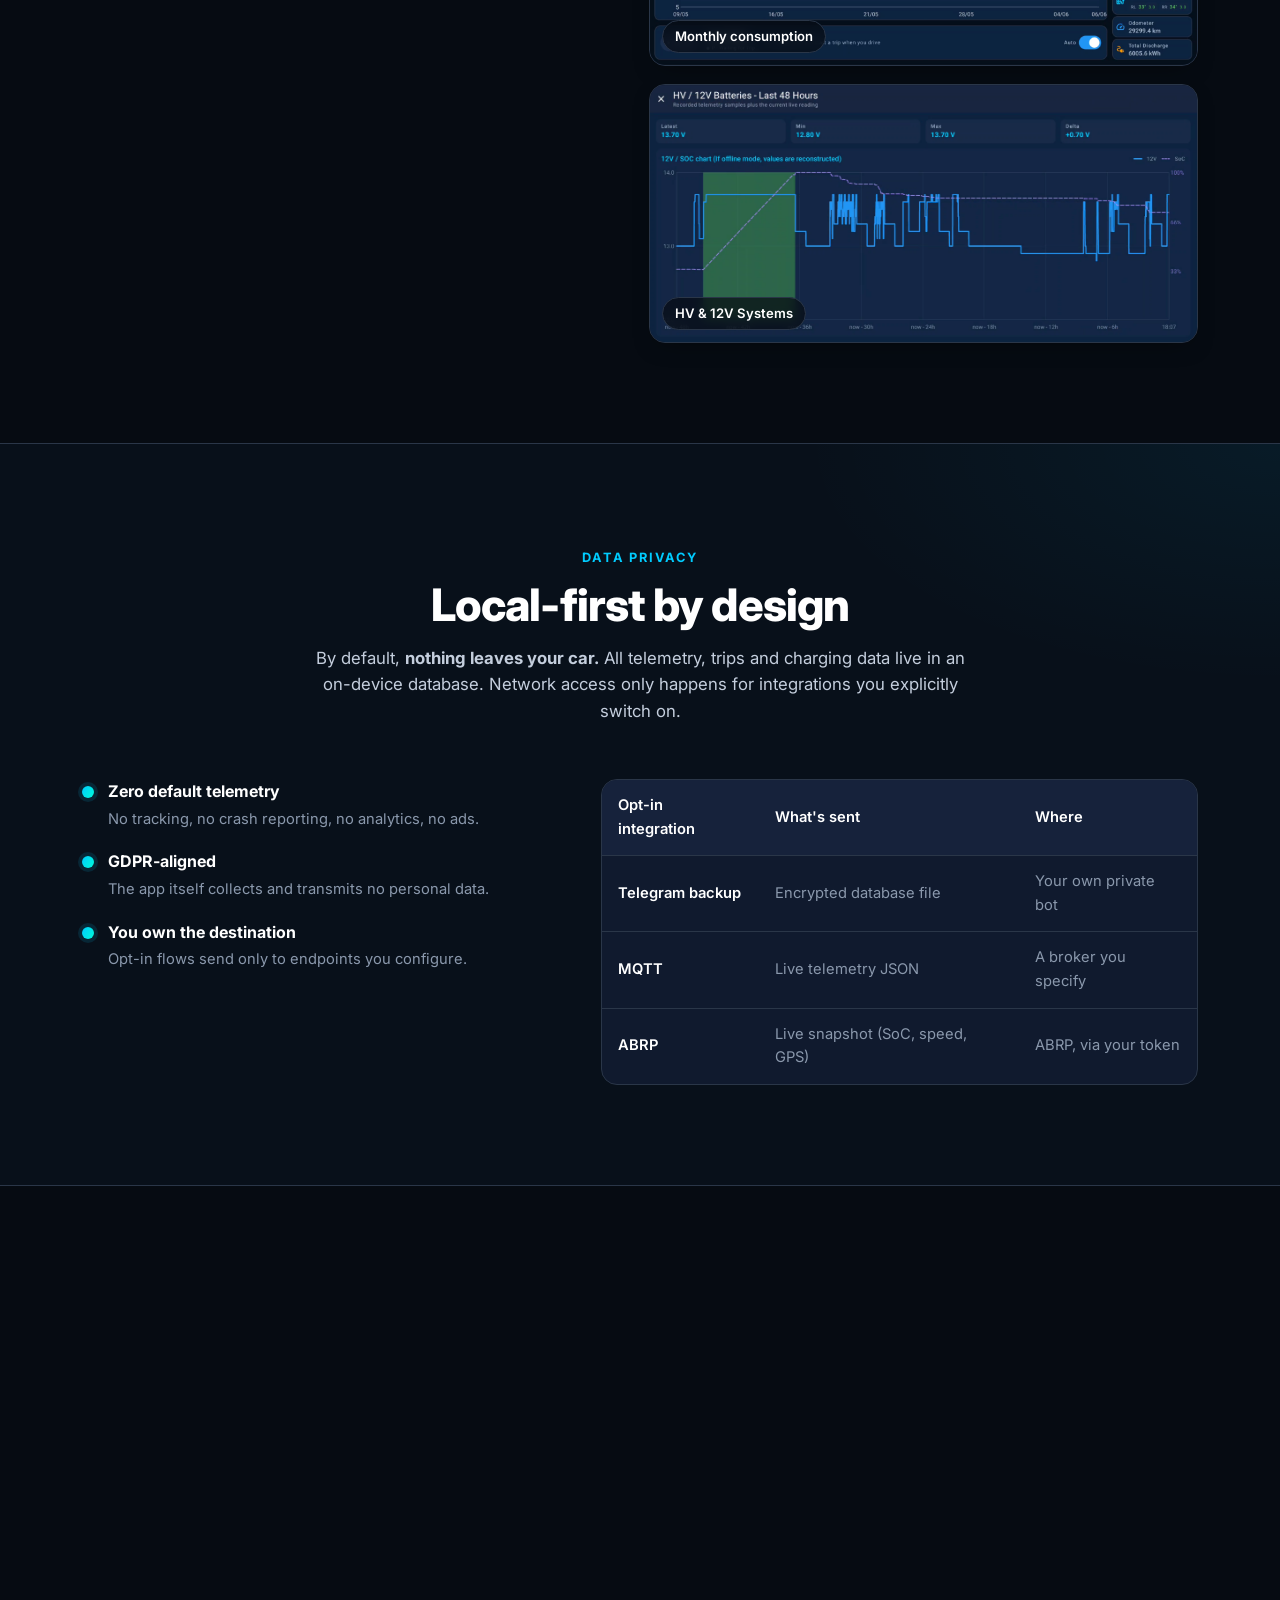
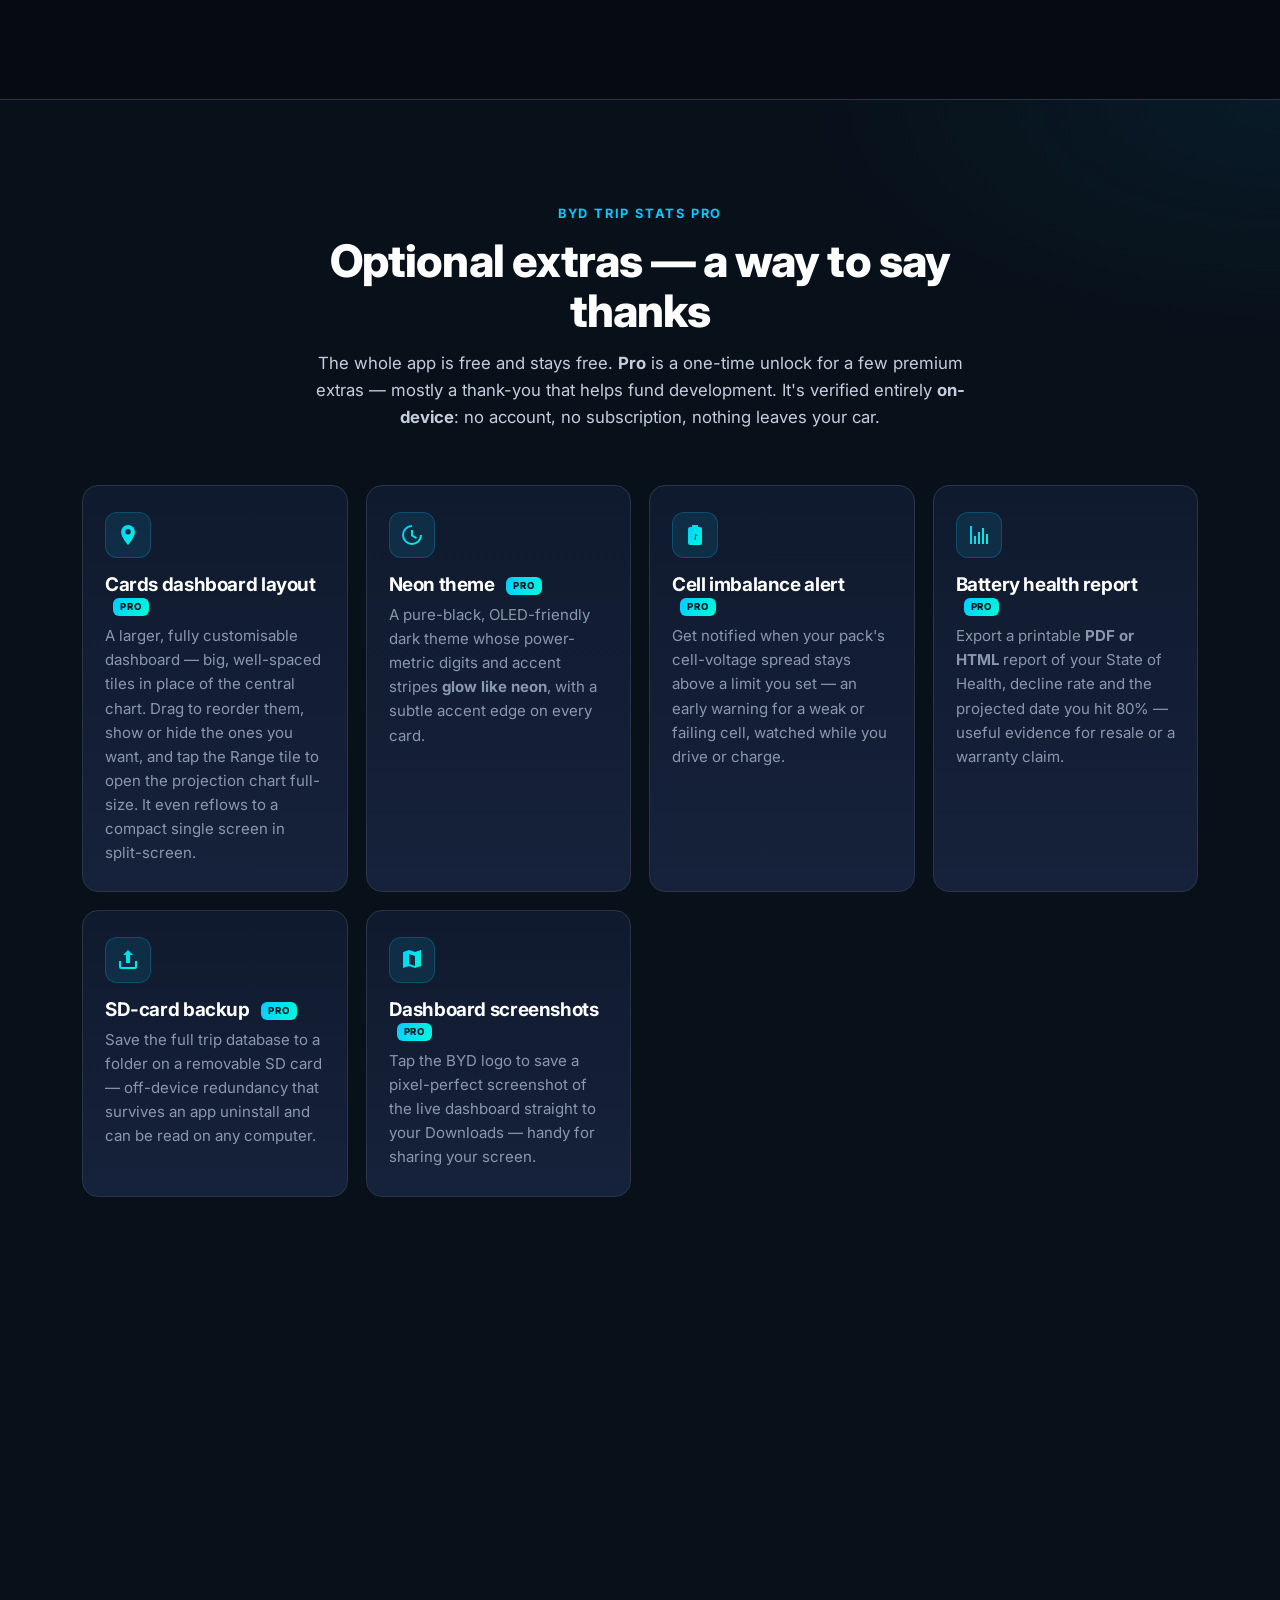
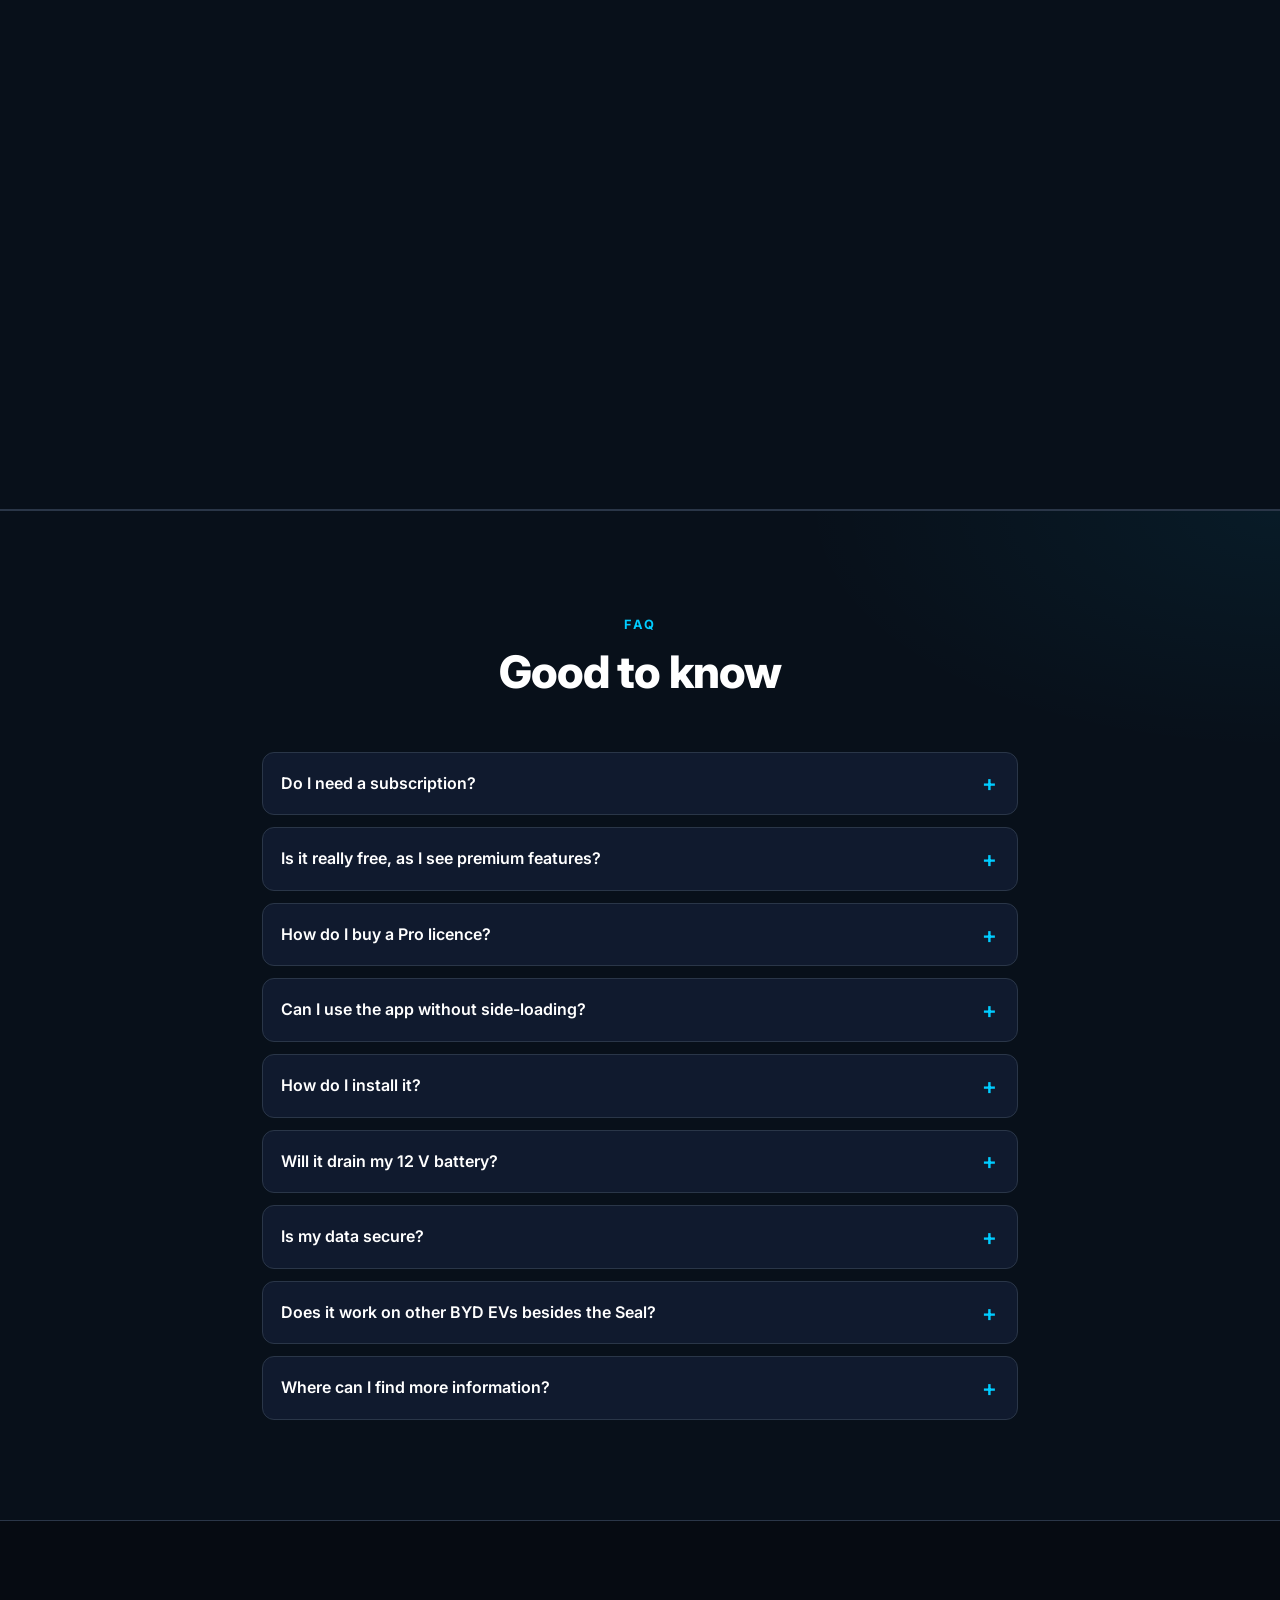
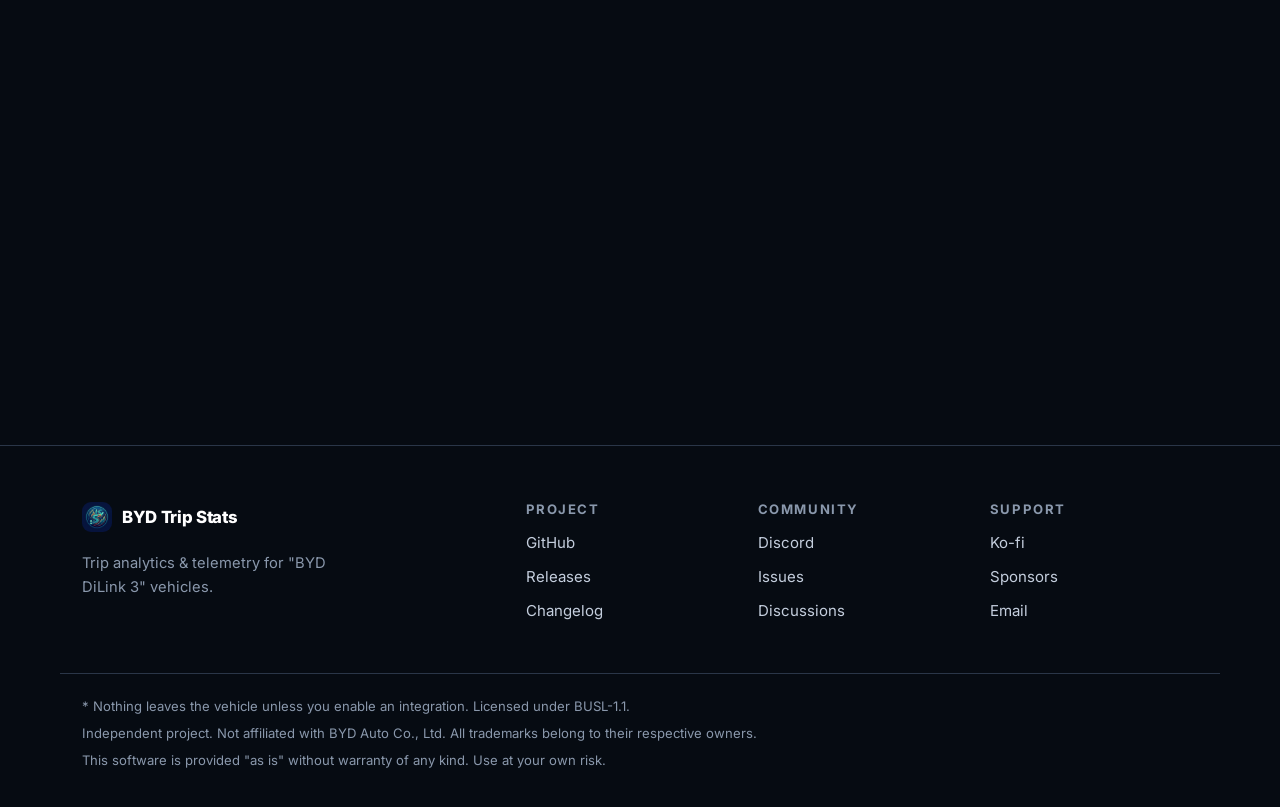
==== commit 787c13f9: "Implement support for Asian-Pacific Atto 1, add new Cards dashboard layout (pro) with draggable/re-o" ====
--- a/website/index.html
+++ b/website/index.html
@@ -342,7 +342,7 @@
       </header>
       <ul class="chips">
         <li>Seal</li><li>Dolphin</li><li>Atto 2</li><li>Atto 3</li><li>Seal U</li>
-        <li>Seagull / Dolphin Surf</li><li>M6</li><li>Seal 6</li><li>Sealion 5</li>
+        <li>Seagull / Dolphin Surf / Atto 1</li><li>M6</li><li>Seal 6</li><li>Sealion 5</li>
         <li>Sealion 6</li><li>Han</li><li>Tang</li><li>+ DM-i PHEV variants</li>
       </ul>
     </div>
@@ -361,6 +361,21 @@
 
       <div class="features">
         <article class="card">
+          <div class="card__icon" data-i="trip"></div>
+          <h3>Cards dashboard layout <span class="pro-badge">Pro</span></h3>
+          <p>A larger, fully customisable dashboard — big, well-spaced tiles in place of the central
+             chart. Drag to reorder them, show or hide the ones you want, and tap the Range tile to open
+             the projection chart full-size. It even reflows to a compact single screen in split-screen.</p>
+        </article>
+
+        <article class="card">
+          <div class="card__icon" data-i="range"></div>
+          <h3>Neon theme <span class="pro-badge">Pro</span></h3>
+          <p>A pure-black, OLED-friendly dark theme whose power-metric digits and accent stripes
+             <strong>glow like neon</strong>, with a subtle accent edge on every card.</p>
+        </article>
+
+        <article class="card">
           <div class="card__icon" data-i="battery"></div>
           <h3>Cell imbalance alert <span class="pro-badge">Pro</span></h3>
           <p>Get notified when your pack's cell-voltage spread stays above a limit you set — an early
@@ -388,6 +403,11 @@
              Downloads — handy for sharing your screen.</p>
         </article>
       </div>
+
+      <figure class="shot" data-shot="assets/screenshots/cards-neon.webp" style="margin: 2rem auto 0; max-width: 900px;">
+        <img class="js-shot" src="assets/screenshots/cards-neon.webp" alt="Cards dashboard layout in the Neon theme" loading="lazy" width="900" height="428" />
+        <figcaption>The Cards layout in the Neon theme — two Pro features at once.</figcaption>
+      </figure>
 
       <div class="split">
         <div class="split__copy">
@@ -402,7 +422,7 @@
         </div>
         <div class="split__copy">
           <ol class="steps">
-            <li><b>Install the free app</b> and open Settings → Preferences → BYD Trip Stats Pro.</li>
+            <li><b>Install the free app</b> and open Settings → Pro.</li>
             <li><b>Scan the on-screen QR</b> with your phone (or copy your Vehicle ID) to email it to bydtripstats@gmail.com.</li>
             <li><b>You'll get a reply</b> with payment instructions (€9.99) and a personal unlock code.</li>
             <li><b>Paste the code in</b> — Pro unlocks for your car, for good.</li>
@@ -435,7 +455,7 @@
         </details>
         <details>
           <summary>How do I buy a Pro licence?</summary>
-          <p>Install the free app, then open Settings → Preferences → BYD Trip Stats Pro and scan the
+          <p>Install the free app, then open Settings → Pro and scan the
              on-screen QR with your phone (or copy your Vehicle ID) to email it to
              <a href="mailto:bydtripstats@gmail.com">bydtripstats@gmail.com</a>. You'll get a reply with
              payment instructions (<strong>€9.99, one-time</strong>) and a personal unlock code to paste in.
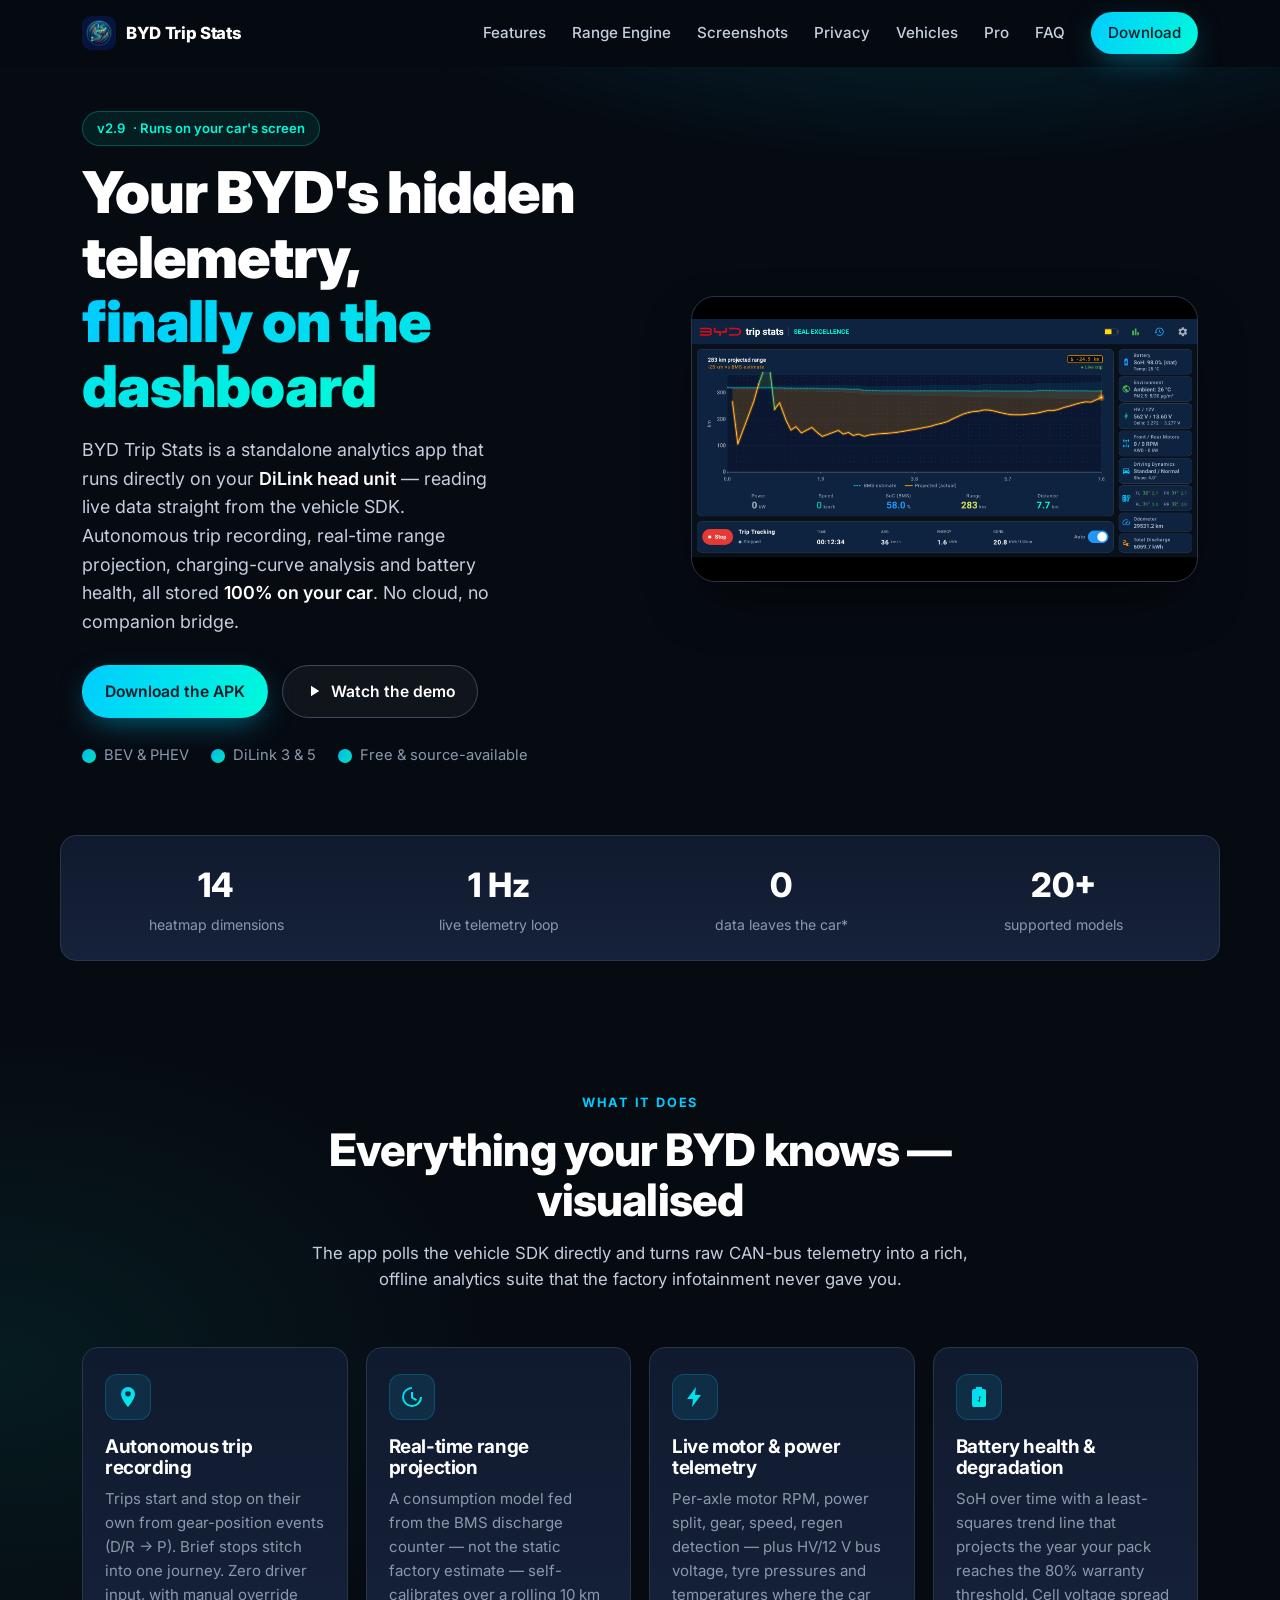
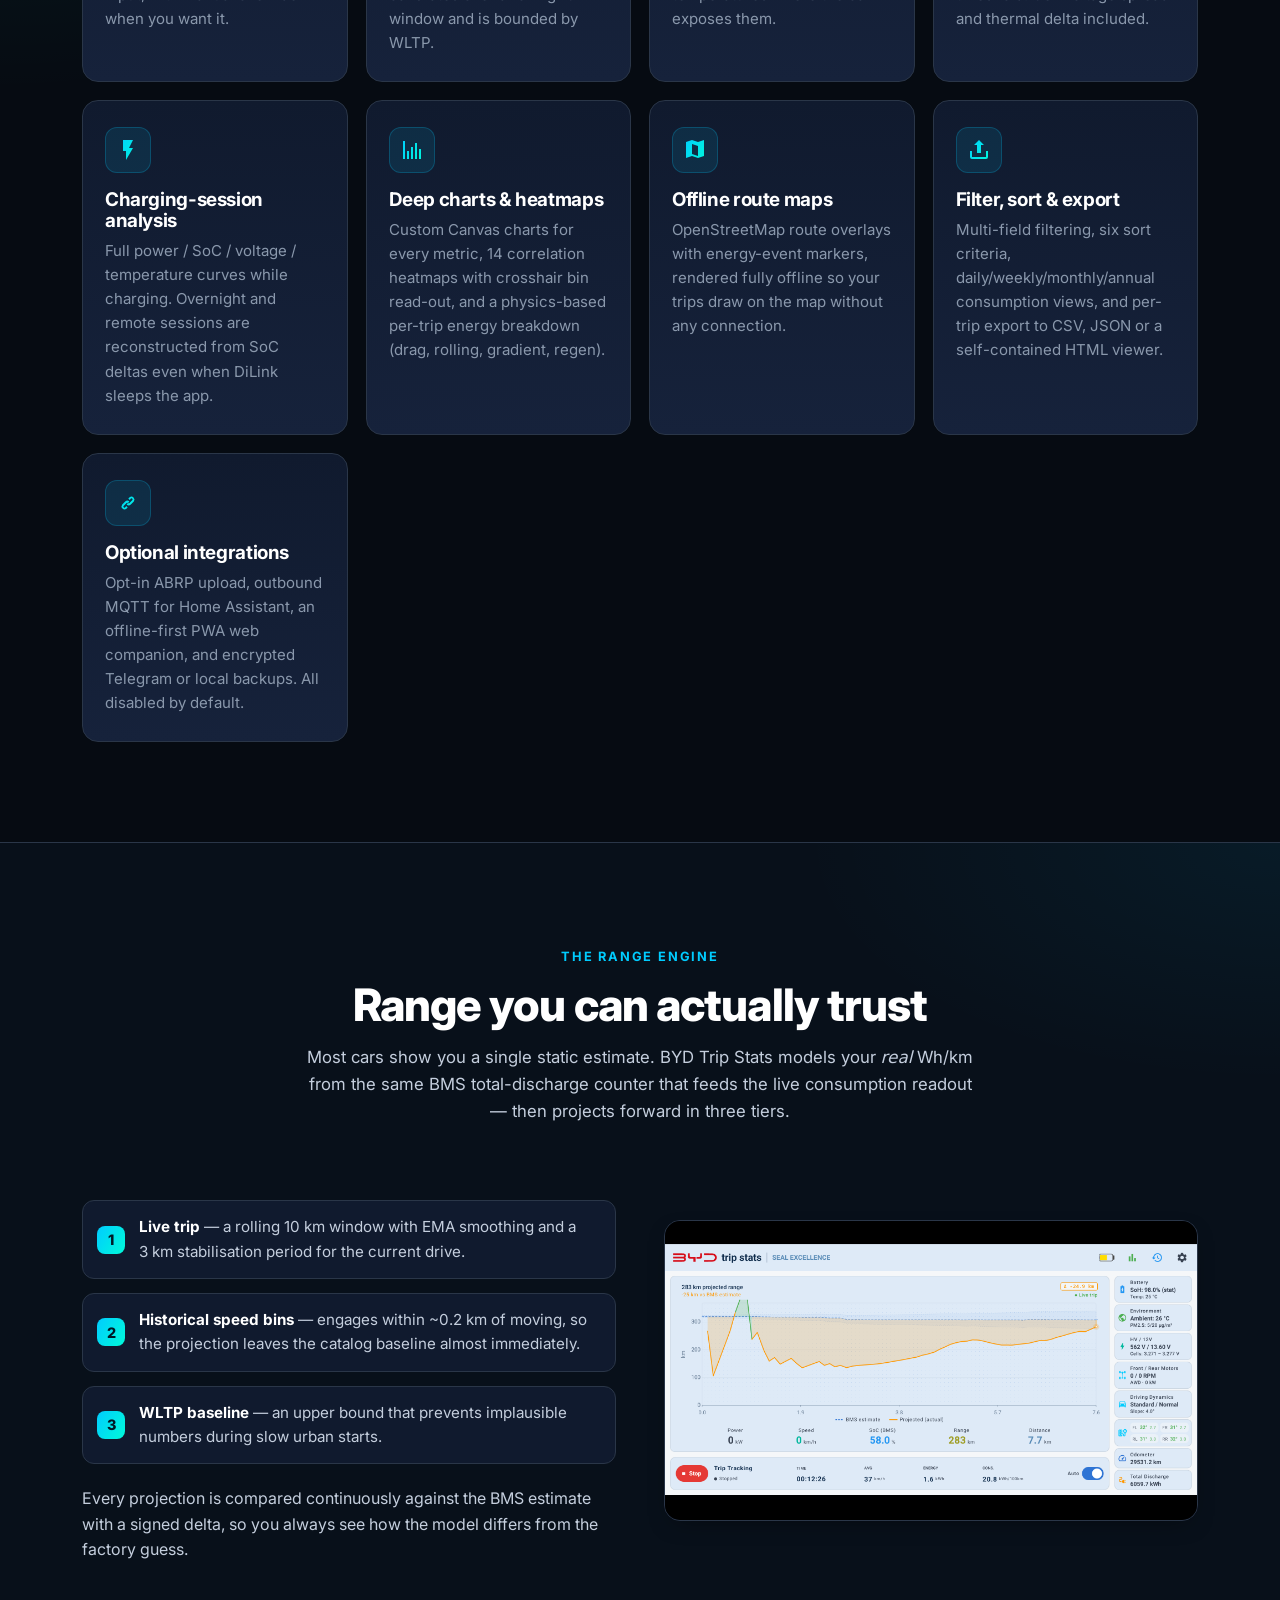
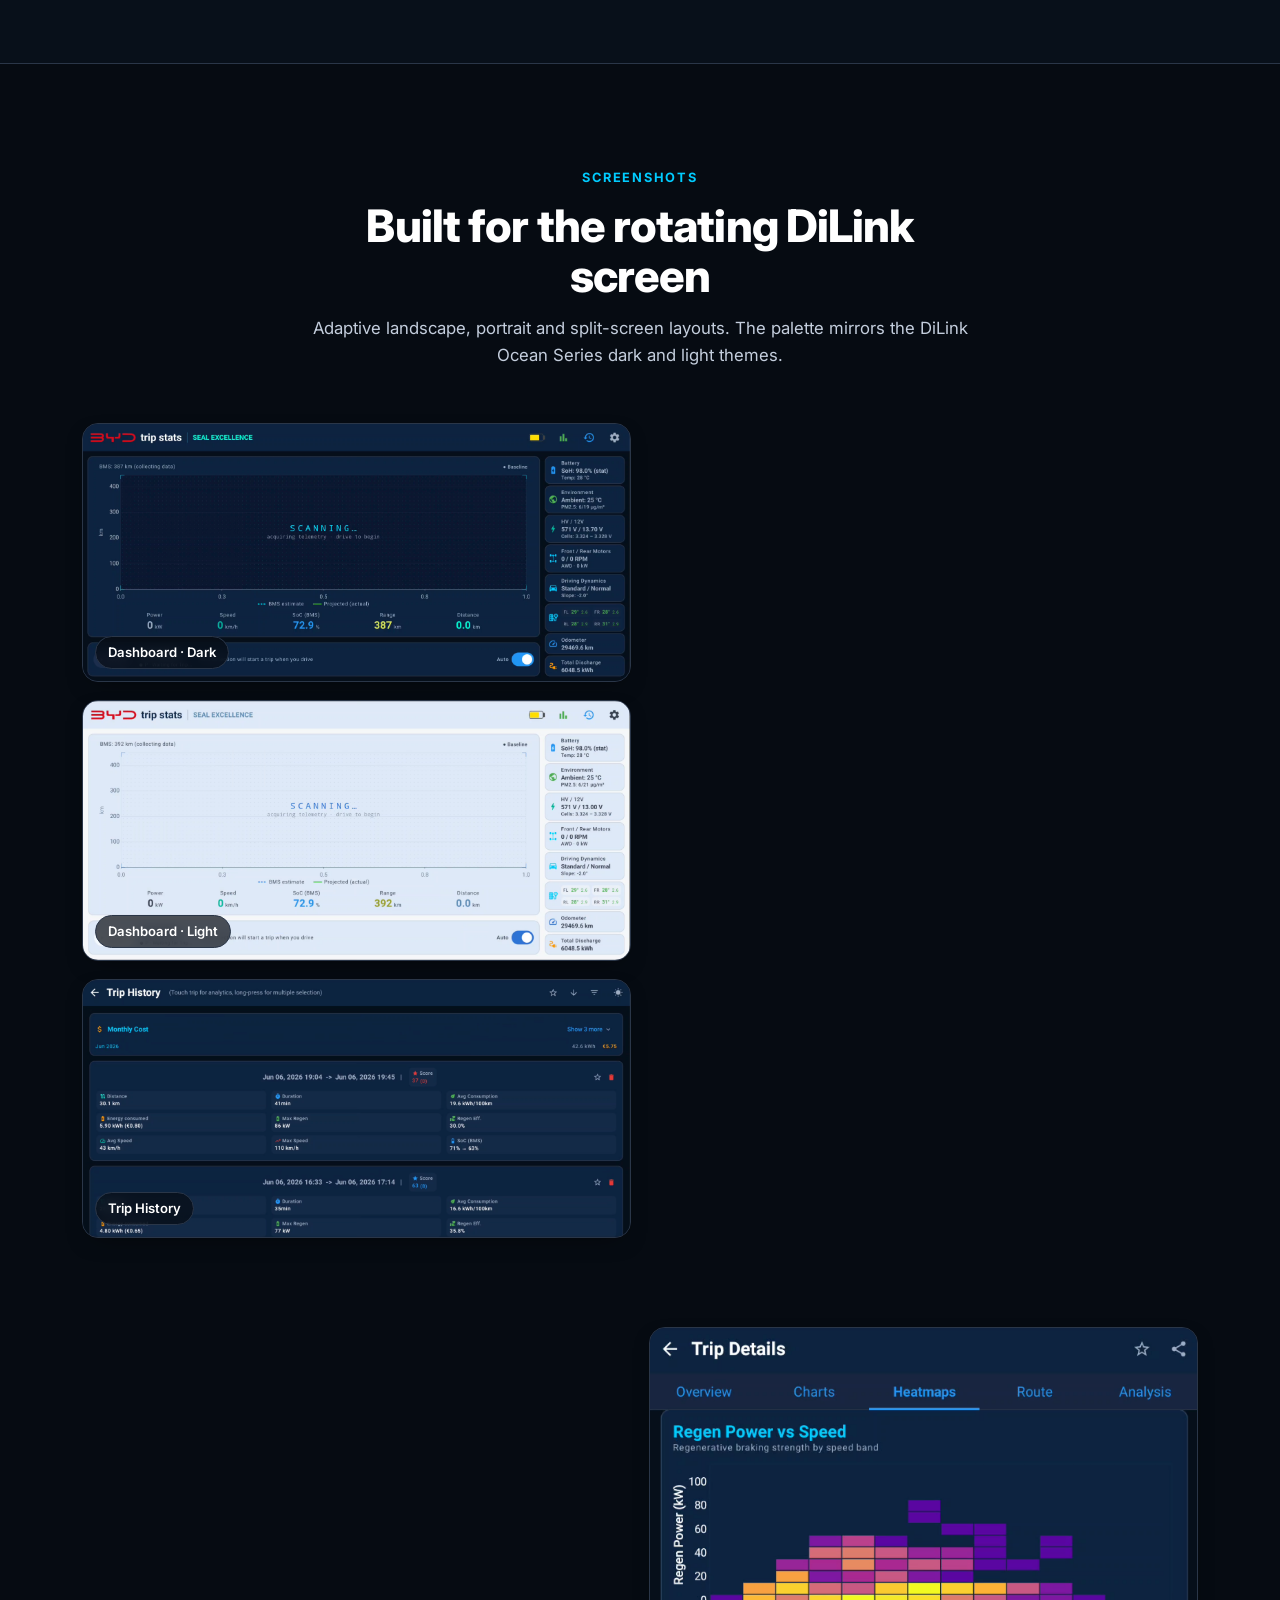
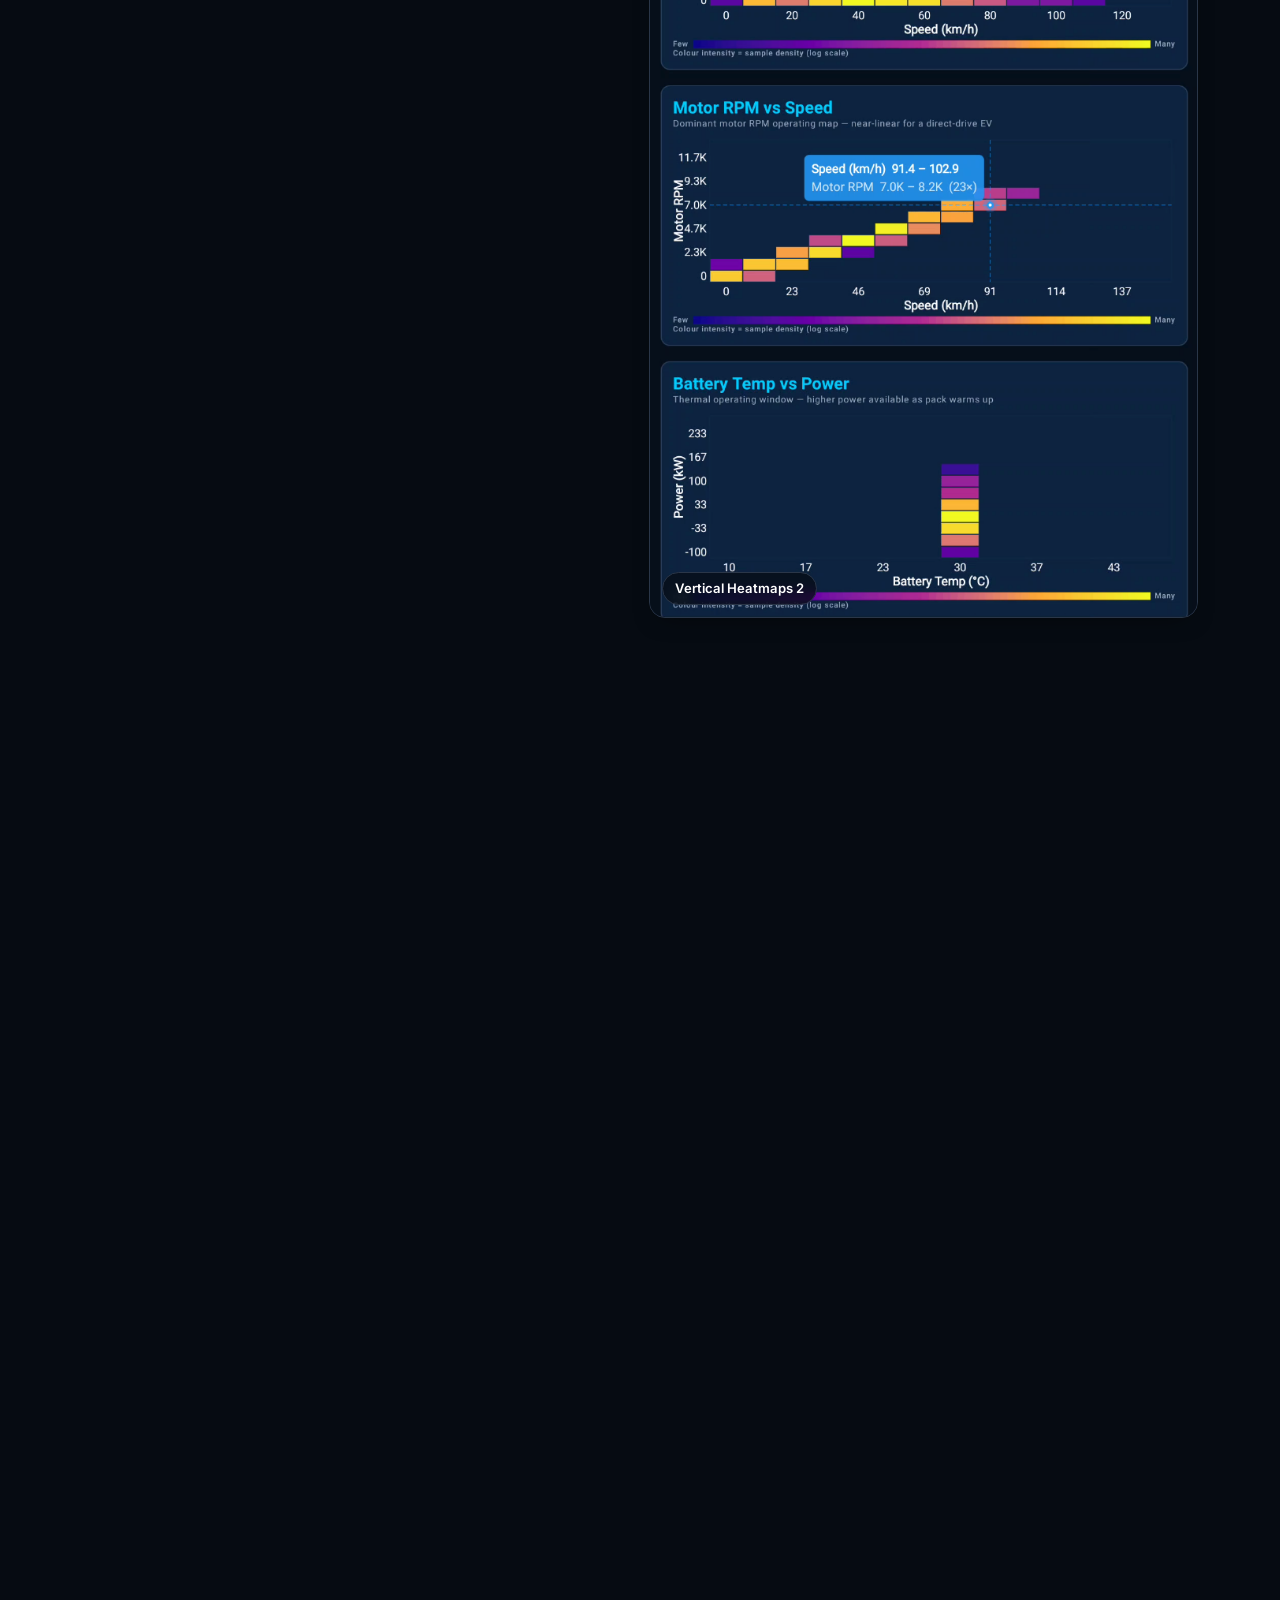
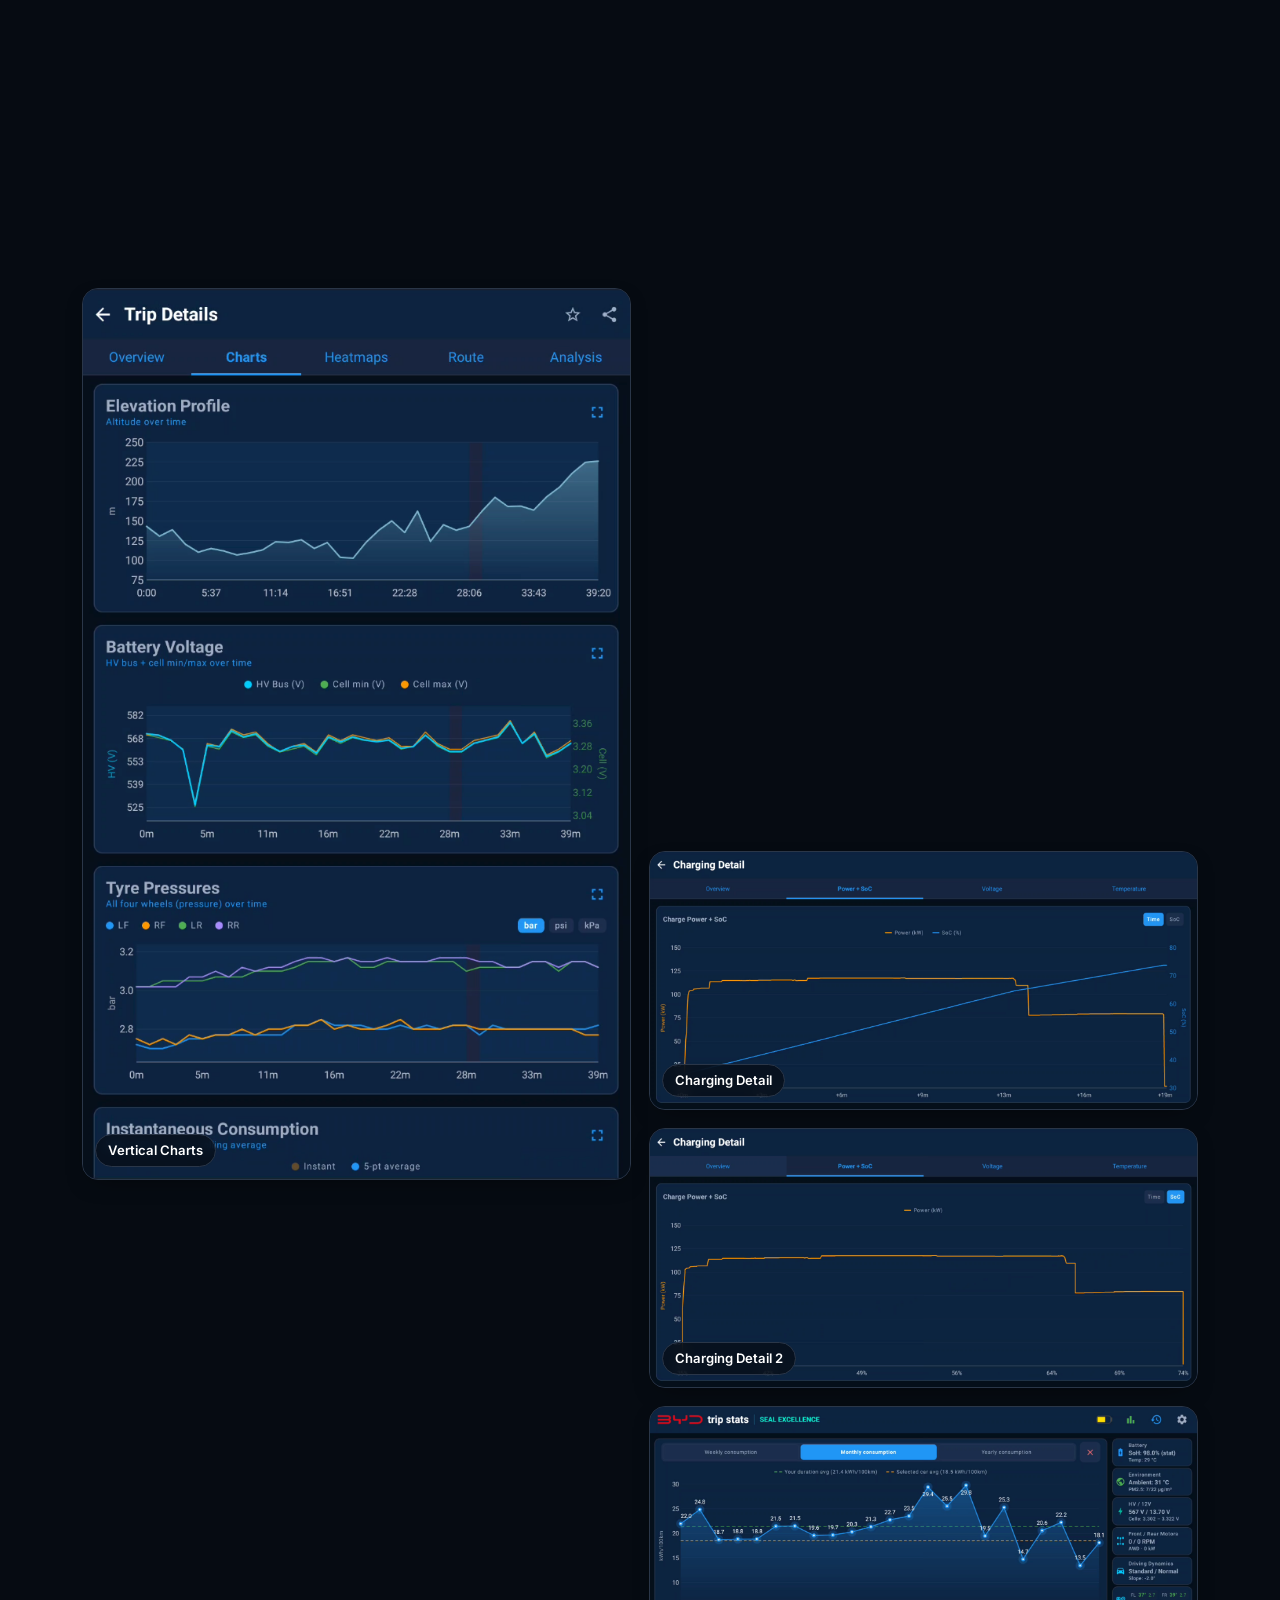
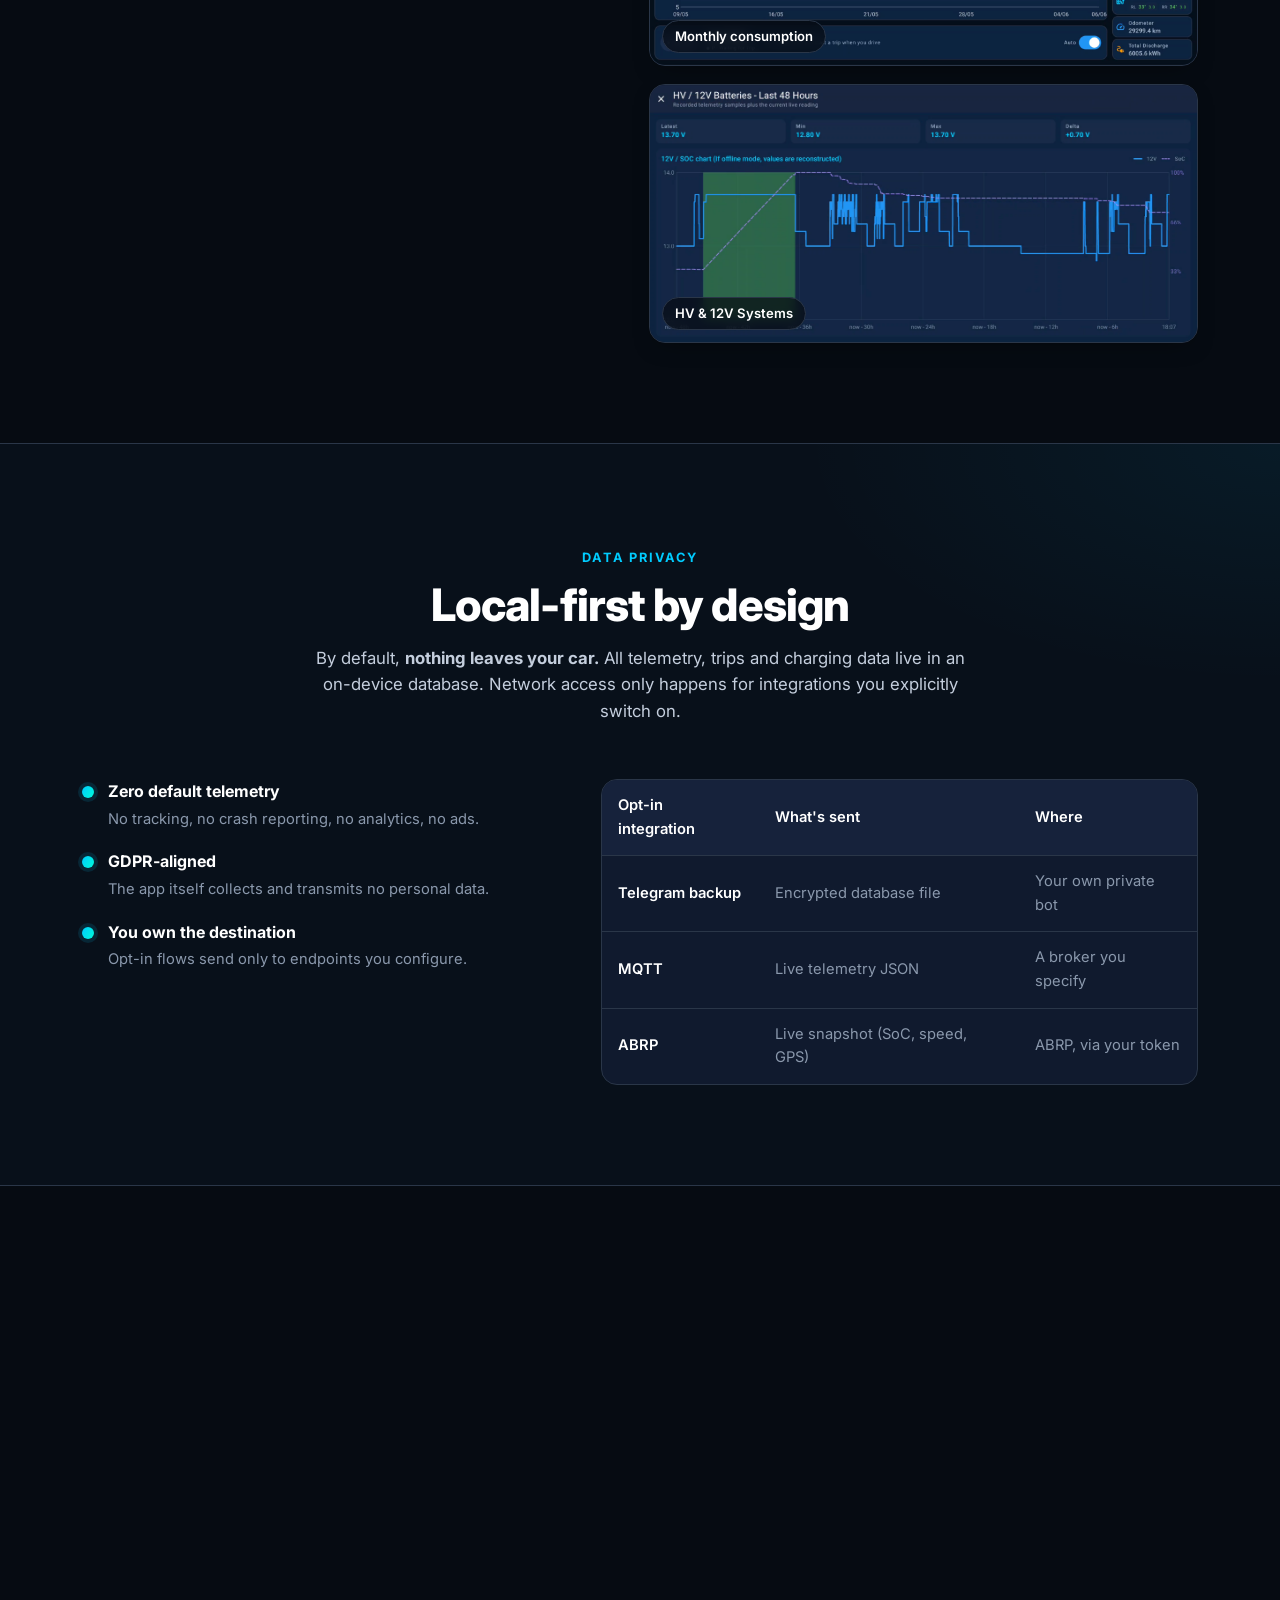
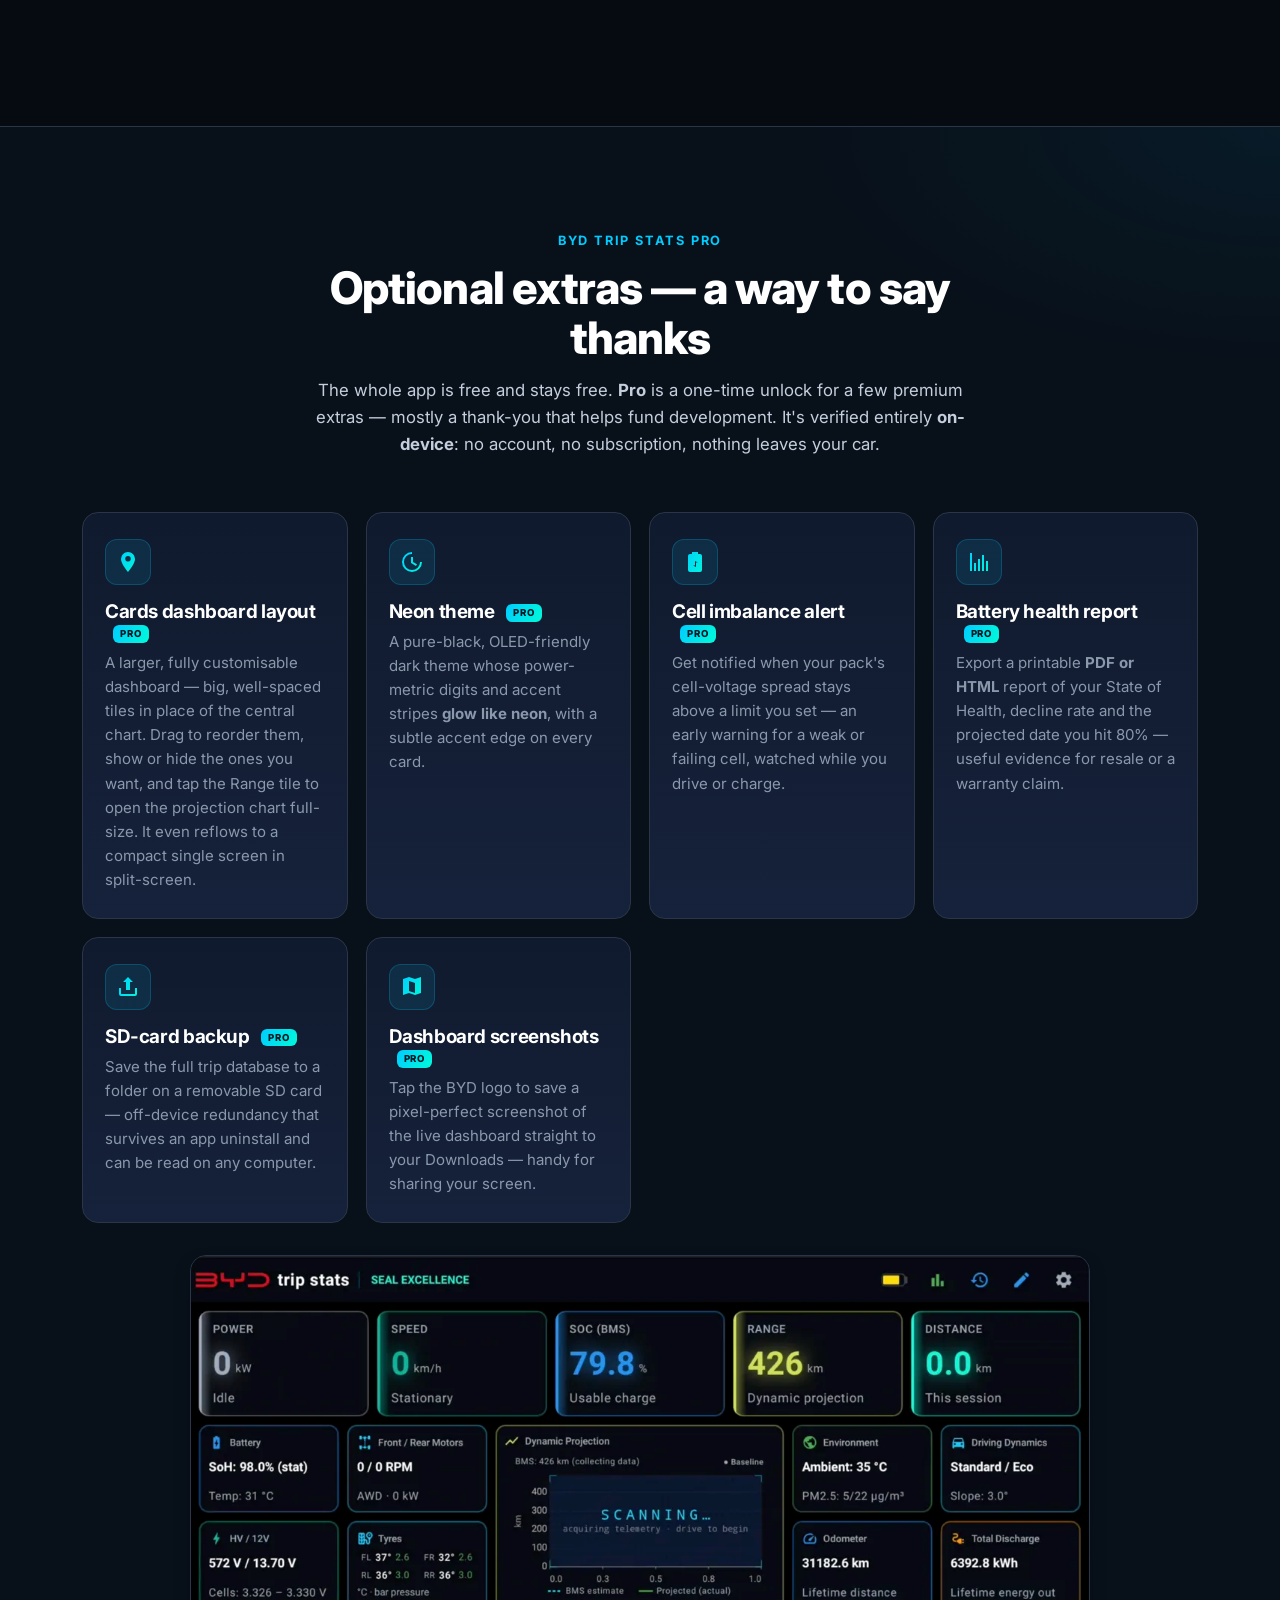
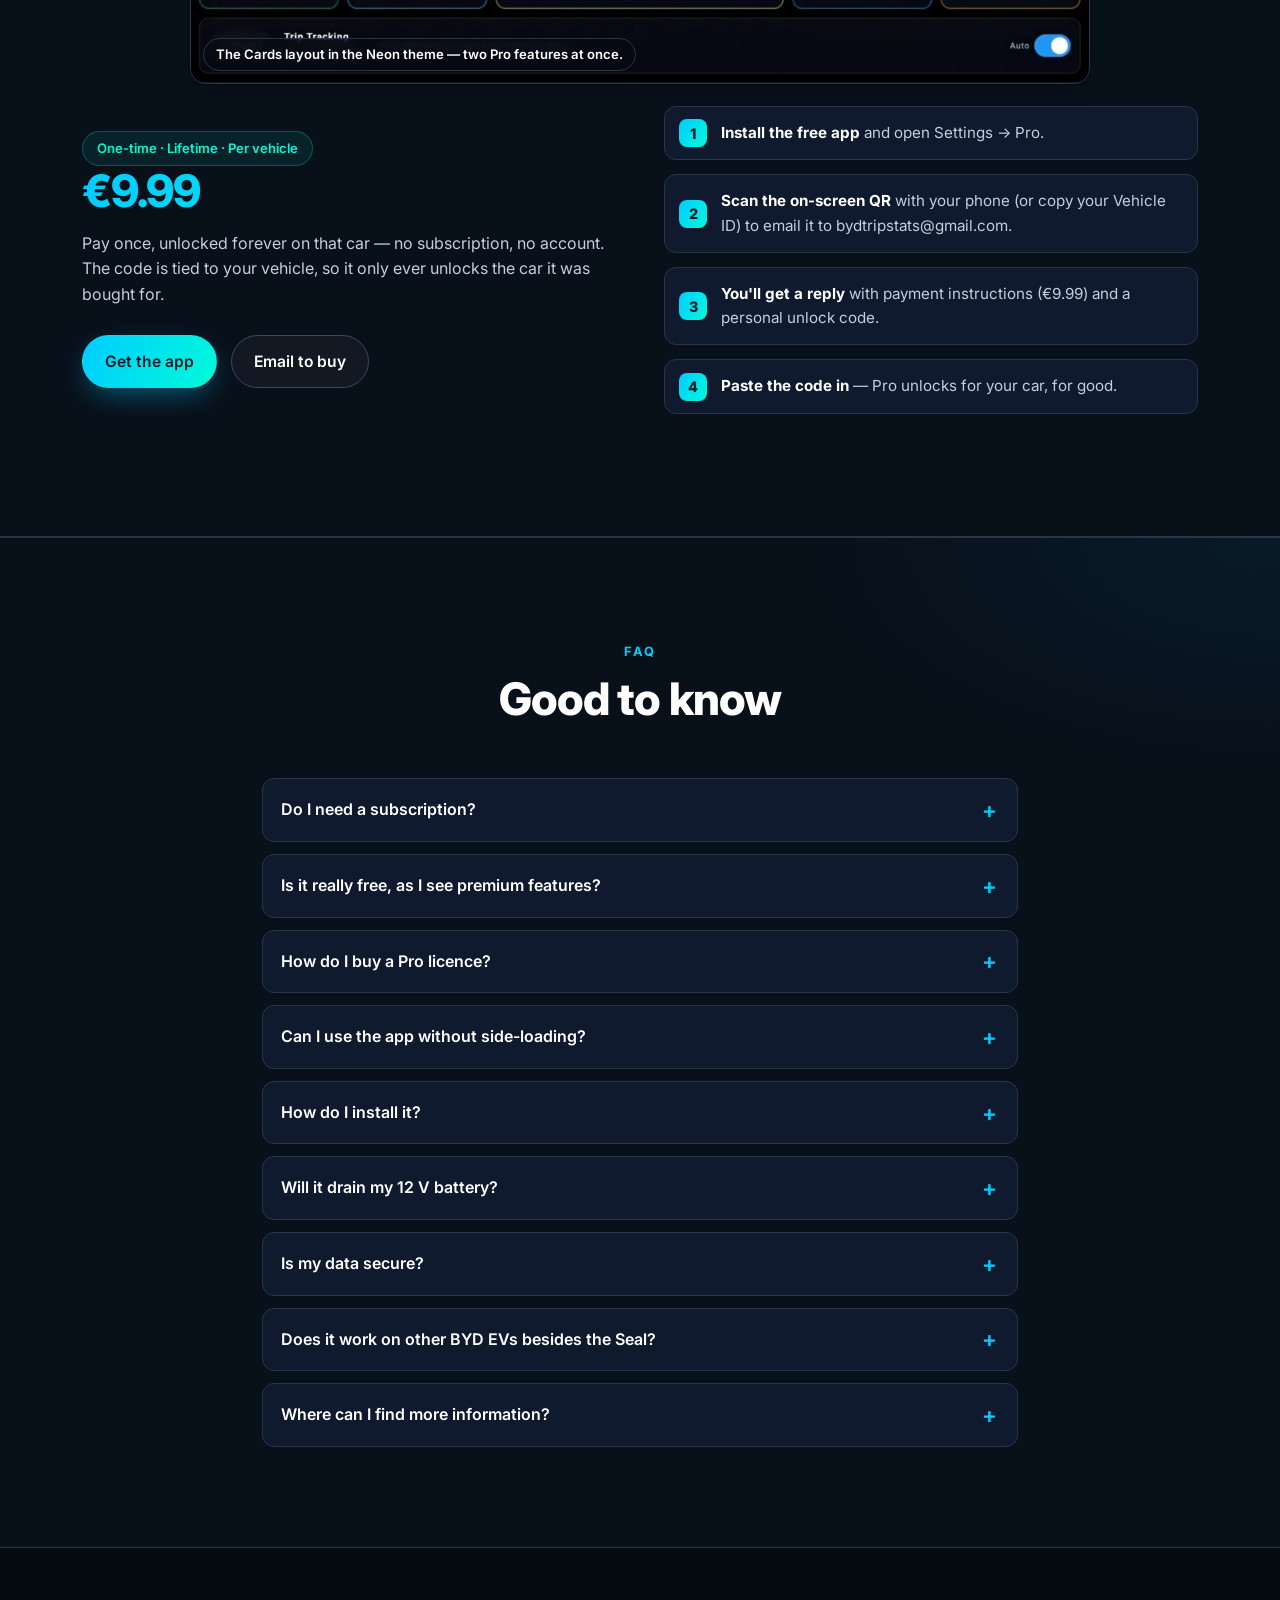
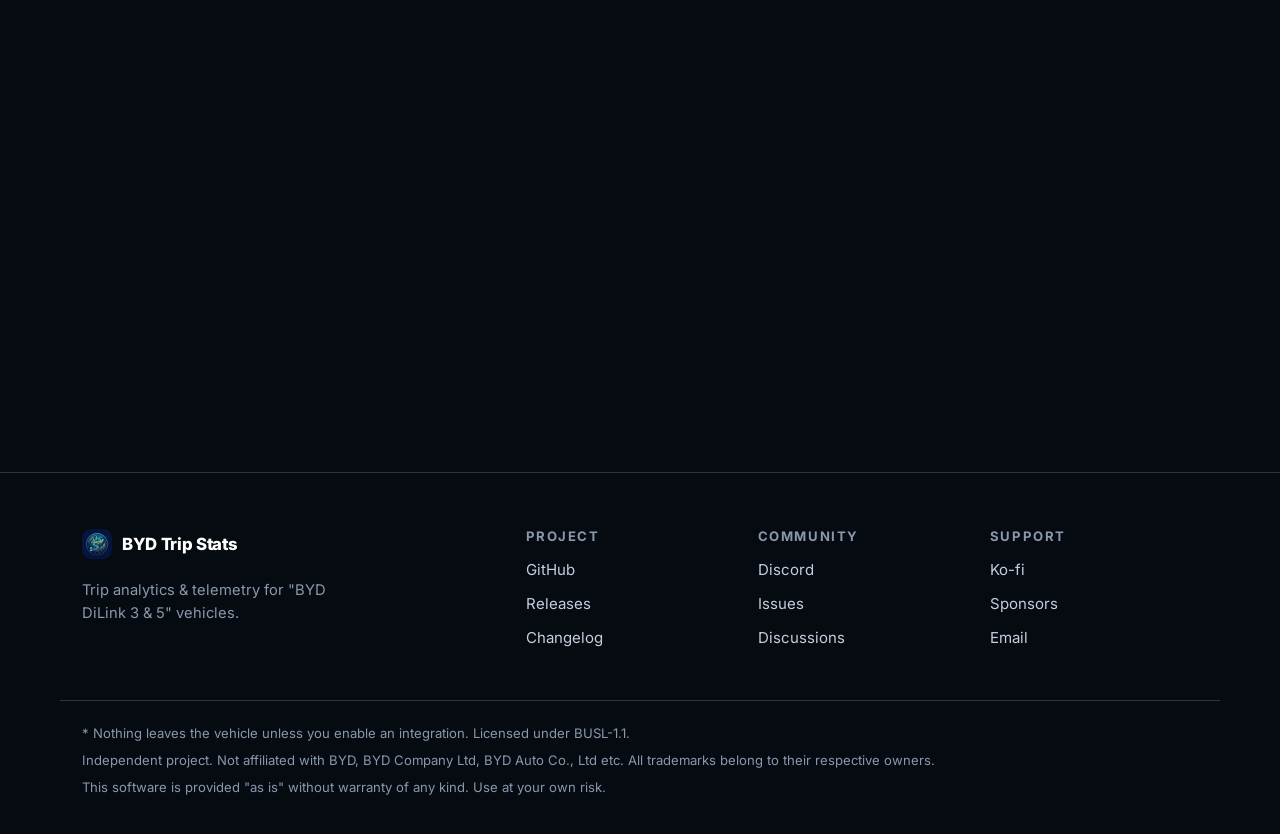
==== commit d18444da: "Update website" ====
--- a/website/index.html
+++ b/website/index.html
@@ -3,7 +3,7 @@
 <head>
   <meta charset="UTF-8" />
   <meta name="viewport" content="width=device-width, initial-scale=1.0" />
-  <title>BYD Trip Stats — Trip Analytics & Telemetry for BYD DiLink 3</title>
+  <title>BYD Trip Stats — Trip Analytics & Telemetry for BYD DiLink 3 & 5</title>
   <meta name="description" content="A standalone in-car analytics dashboard that runs on your BYD DiLink head unit. Live telemetry, autonomous trip recording, real-time range projection, charging analysis and battery health — 100% on-device, no cloud. Free, with an optional one-time €9.99 Pro unlock (battery-health report, SD-card backup & more)." />
 
   <!-- Open Graph / social -->
@@ -73,7 +73,7 @@
         </div>
         <ul class="hero__meta">
           <li>BEV &amp; PHEV</li>
-          <li>Android 10+ DiLink 3.0</li>
+          <li>DiLink 3 &amp; 5</li>
           <li>Free &amp; source-available</li>
         </ul>
       </div>
@@ -337,13 +337,14 @@
       <header class="section__head">
         <span class="eyebrow">Compatibility</span>
         <h2>Supported BYD models</h2>
-        <p>Any DiLink 3.0 vehicle on Android 10+. Tested primarily on the Seal; other models depend on
-           how close their firmware is. BEV and PHEV (DM-i) both supported.</p>
+        <p>Any DiLink 3 vehicle on Android 10+, plus DiLink 5 head units on Android 11+ (the Sealion 7).
+           Tested primarily on the Seal; other models depend on how close their firmware is. BEV and PHEV
+           (DM-i) both supported.</p>
       </header>
       <ul class="chips">
         <li>Seal</li><li>Dolphin</li><li>Atto 2</li><li>Atto 3</li><li>Seal U</li>
         <li>Seagull / Dolphin Surf / Atto 1</li><li>M6</li><li>Seal 6</li><li>Sealion 5</li>
-        <li>Sealion 6</li><li>Han</li><li>Tang</li><li>+ DM-i PHEV variants</li>
+        <li>Sealion 6</li><li>Sealion 7 (DiLink 5)</li><li>Han</li><li>Tang</li><li>+ DM-i PHEV variants</li>
       </ul>
     </div>
   </section>
@@ -484,7 +485,7 @@
         </details>
         <details>
           <summary>Does it work on other BYD EVs besides the Seal?</summary>
-          <p>If you car runs DiLink 3, regardless of being BEV or PHEV, then you can most definitely run the app.</p>
+          <p>If your car runs DiLink 3 — or DiLink 5 (the Sealion 7) — regardless of being BEV or PHEV, then you can most definitely run the app.</p>
         </details>
         <details>
           <summary>Where can I find more information?</summary>
@@ -516,7 +517,7 @@
           <img src="assets/logo.png" alt="" class="brand__icon" width="30" height="30" />
           <span class="brand__text">BYD Trip Stats</span>
         </a>
-        <p>Trip analytics &amp; telemetry for "BYD DiLink 3" vehicles.</p>
+        <p>Trip analytics &amp; telemetry for "BYD DiLink 3 &amp; 5" vehicles.</p>
       </div>
       <nav class="footer__links">
         <div>
@@ -541,7 +542,7 @@
     </div>
     <div class="container footer__legal">
       <p>* Nothing leaves the vehicle unless you enable an integration. Licensed under BUSL-1.1.</p>
-      <p>Independent project. Not affiliated with BYD Auto Co., Ltd. All trademarks belong to their respective owners.</p>
+      <p>Independent project. Not affiliated with BYD, BYD Company Ltd, BYD Auto Co., Ltd etc. All trademarks belong to their respective owners.</p>
       <p>This software is provided "as is" without warranty of any kind. Use at your own risk.</p>
     </div>
   </footer>
